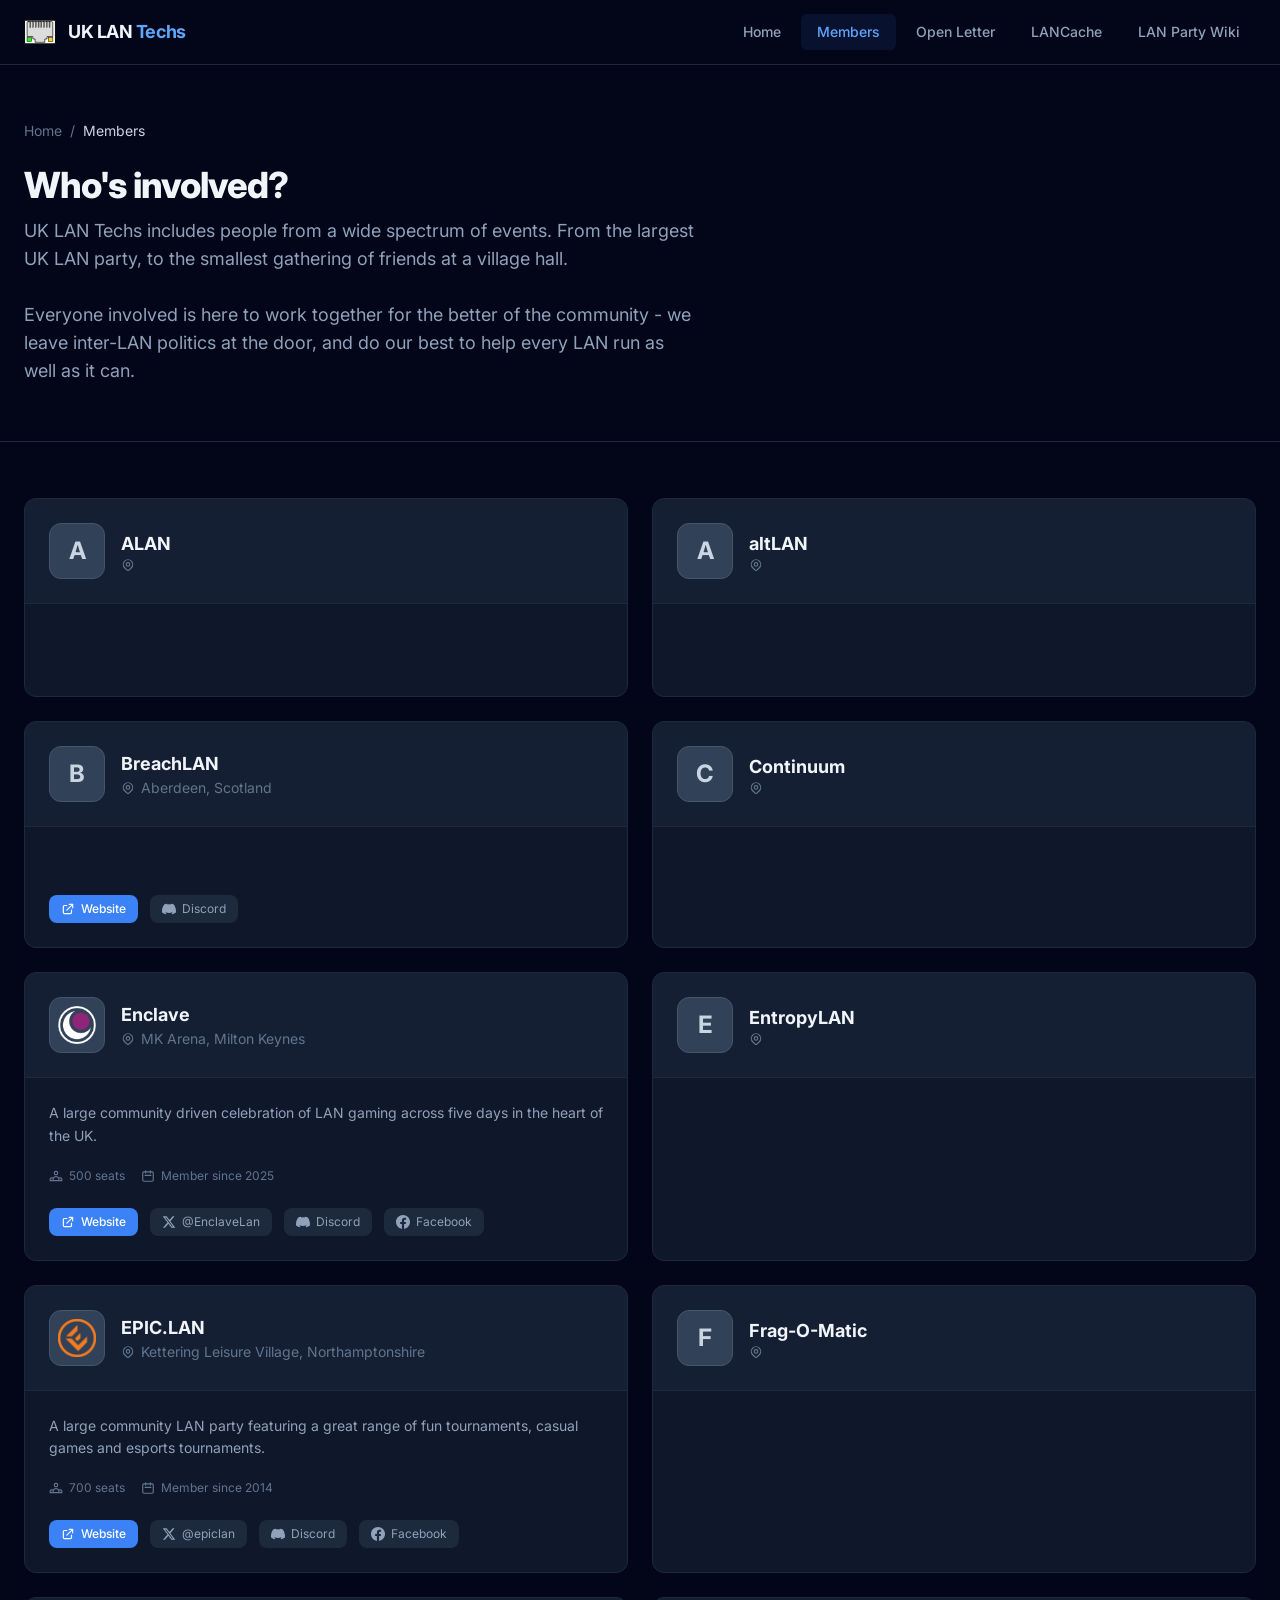
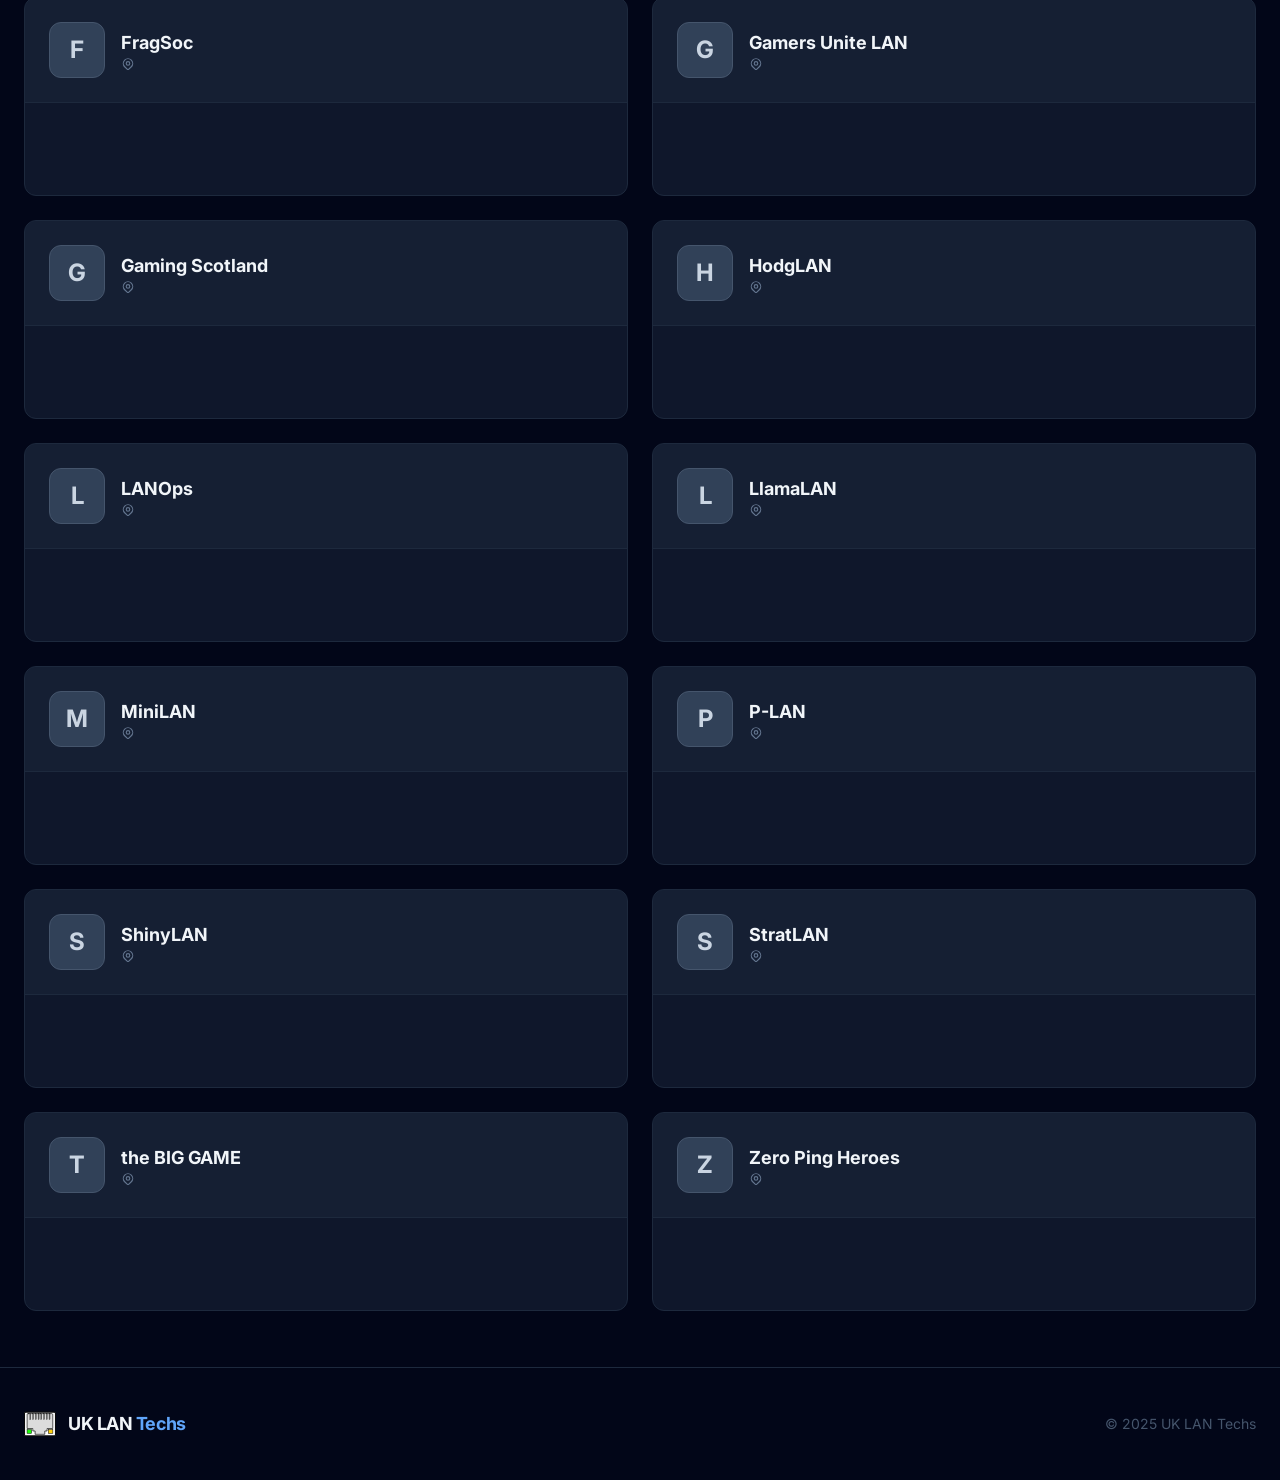
==== members/index.html @ 33c0eee0 "deploy: e4ca66ac8a3b75dc0138c155e6fdbd8dbeac08cb" ====
<!DOCTYPE html>
<html lang="en" class="scroll-smooth">

<head>
  <meta charset="UTF-8">
  <meta name="viewport" content="width=device-width, initial-scale=1.0">
  <meta name="description" content="Meet the UK LAN party events that make up the UK LAN Techs working group.">
  <link rel="preconnect" href="https://fonts.googleapis.com">
  <link rel="preconnect" href="https://fonts.gstatic.com" crossorigin>
  <link href="https://fonts.googleapis.com/css2?family=Inter:wght@300;400;500;600;700;800&display=swap" rel="stylesheet">
    <link rel="stylesheet" href="/assets/app.css">
  <script src="/assets/app.js" defer></script>
  <title>Members | UK LAN Techs</title>
</head>

<body class="min-h-screen flex flex-col ">
  <header class="bg-slate-950 border-b border-slate-800 sticky top-0 z-50" x-data>
  <nav class="container" aria-label="Main navigation">
    <div class="flex items-center justify-between h-16">

      
      <a href="/" class="flex items-center gap-3 group">
          <img src="/rj45.svg" alt="" class="w-8 h-8" aria-hidden="true">
        <span class="font-bold text-slate-100 text-lg tracking-tight">
          UK LAN <span class="text-brand-400">Techs</span>
        </span>
      </a>

      
      <div class="hidden md:flex items-center gap-1">
                  <a
            href="/"
                        class="px-4 py-2 rounded-md text-sm font-medium transition-colors
              text-slate-400 hover:text-slate-100 hover:bg-slate-800"
          >
            Home
          </a>
                  <a
            href="/members/"
                        class="px-4 py-2 rounded-md text-sm font-medium transition-colors
              text-brand-400 bg-brand-500/10"
          >
            Members
          </a>
                  <a
            href="/openletter/"
                        class="px-4 py-2 rounded-md text-sm font-medium transition-colors
              text-slate-400 hover:text-slate-100 hover:bg-slate-800"
          >
            Open Letter
          </a>
                  <a
            href="https://lancache.net/"
            target="_blank" rel="noopener noreferrer"            class="px-4 py-2 rounded-md text-sm font-medium transition-colors
              text-slate-400 hover:text-slate-100 hover:bg-slate-800"
          >
            LANCache
          </a>
                  <a
            href="https://lanpartywiki.net/"
            target="_blank" rel="noopener noreferrer"            class="px-4 py-2 rounded-md text-sm font-medium transition-colors
              text-slate-400 hover:text-slate-100 hover:bg-slate-800"
          >
            LAN Party Wiki
          </a>
              </div>

      
      <button
        class="md:hidden p-2 rounded-md text-slate-400 hover:text-slate-100 hover:bg-slate-800 transition-colors"
        @click="$store.nav.toggle()"
        aria-label="Toggle menu"
      >
        <svg class="w-5 h-5" fill="none" viewBox="0 0 24 24" stroke="currentColor" stroke-width="2">
          <path x-show="!$store.nav.isOpen" stroke-linecap="round" stroke-linejoin="round" d="M4 6h16M4 12h16M4 18h16" />
          <path x-show="$store.nav.isOpen" x-cloak stroke-linecap="round" stroke-linejoin="round" d="M6 18L18 6M6 6l12 12" />
        </svg>
      </button>
    </div>

    
    <div x-show="$store.nav.isOpen" x-cloak class="md:hidden border-t border-slate-800 py-3">
              <a
          href="/"
                    class="block px-3 py-2 rounded-md text-sm font-medium transition-colors mb-1
            text-slate-400 hover:text-slate-100 hover:bg-slate-800"
          @click="$store.nav.close()"
        >
          Home
        </a>
              <a
          href="/members/"
                    class="block px-3 py-2 rounded-md text-sm font-medium transition-colors mb-1
            text-brand-400 bg-brand-500/10"
          @click="$store.nav.close()"
        >
          Members
        </a>
              <a
          href="/openletter/"
                    class="block px-3 py-2 rounded-md text-sm font-medium transition-colors mb-1
            text-slate-400 hover:text-slate-100 hover:bg-slate-800"
          @click="$store.nav.close()"
        >
          Open Letter
        </a>
              <a
          href="https://lancache.net/"
          target="_blank" rel="noopener noreferrer"          class="block px-3 py-2 rounded-md text-sm font-medium transition-colors mb-1
            text-slate-400 hover:text-slate-100 hover:bg-slate-800"
          @click="$store.nav.close()"
        >
          LANCache
        </a>
              <a
          href="https://lanpartywiki.net/"
          target="_blank" rel="noopener noreferrer"          class="block px-3 py-2 rounded-md text-sm font-medium transition-colors mb-1
            text-slate-400 hover:text-slate-100 hover:bg-slate-800"
          @click="$store.nav.close()"
        >
          LAN Party Wiki
        </a>
          </div>
  </nav>
</header>
  <main class="flex-1">
    
  
  <section class="bg-slate-950 border-b border-slate-800 py-14">
    <div class="container">
      <nav class="flex items-center gap-2 text-sm text-slate-500 mb-6">
        <a href="/" class="hover:text-slate-300 transition-colors">Home</a>
        <span>/</span>
        <span class="text-slate-300">Members</span>
      </nav>
      <h1 class="text-4xl font-extrabold text-slate-100 tracking-tight mb-3">Who's involved?</h1>
      <p class="text-slate-400 text-lg max-w-2xl">
        UK LAN Techs includes people from a wide spectrum of events. From the largest UK LAN party, to the smallest gathering of friends at a village hall.
          <br/><br/>
        Everyone involved is here to work together for the better of the community - we leave inter-LAN politics at the door, and do our best to help every LAN run as well as it can.
      </p>
  </section>

  
  <section class="py-14">
    <div class="container">
              <div class="grid grid-cols-1 md:grid-cols-2 gap-6">
                      <div class="bg-slate-900 border border-slate-800 rounded-xl overflow-hidden">

              
              <div class="bg-slate-800/50 border-b border-slate-800 p-6 flex items-center gap-4">
                <div class="w-14 h-14 bg-slate-700 border border-slate-600 rounded-xl flex items-center justify-center flex-shrink-0 text-slate-300 font-bold text-2xl overflow-hidden">
                                      A
                                  </div>
                <div class="min-w-0">
                  <h2 class="font-bold text-slate-100 text-lg truncate">ALAN</h2>
                  <div class="flex items-center gap-1.5 text-sm text-slate-500">
                    <svg class="w-3.5 h-3.5 flex-shrink-0" fill="none" viewBox="0 0 24 24" stroke="currentColor" stroke-width="2">
                      <path stroke-linecap="round" stroke-linejoin="round" d="M17.657 16.657L13.414 20.9a1.998 1.998 0 01-2.827 0l-4.244-4.243a8 8 0 1111.314 0z" />
                      <path stroke-linecap="round" stroke-linejoin="round" d="M15 11a3 3 0 11-6 0 3 3 0 016 0z" />
                    </svg>
                    <span class="truncate"></span>
                  </div>
                </div>
              </div>

              
              <div class="p-6 space-y-5">
                <p class="text-sm text-slate-400 leading-relaxed"></p>

                
                <div class="flex items-center gap-4 text-xs text-slate-500">
                                                    </div>

                
                <div class="flex flex-wrap items-center gap-3 pt-1">
                                                                                        </div>
              </div>

            </div>
                      <div class="bg-slate-900 border border-slate-800 rounded-xl overflow-hidden">

              
              <div class="bg-slate-800/50 border-b border-slate-800 p-6 flex items-center gap-4">
                <div class="w-14 h-14 bg-slate-700 border border-slate-600 rounded-xl flex items-center justify-center flex-shrink-0 text-slate-300 font-bold text-2xl overflow-hidden">
                                      A
                                  </div>
                <div class="min-w-0">
                  <h2 class="font-bold text-slate-100 text-lg truncate">altLAN</h2>
                  <div class="flex items-center gap-1.5 text-sm text-slate-500">
                    <svg class="w-3.5 h-3.5 flex-shrink-0" fill="none" viewBox="0 0 24 24" stroke="currentColor" stroke-width="2">
                      <path stroke-linecap="round" stroke-linejoin="round" d="M17.657 16.657L13.414 20.9a1.998 1.998 0 01-2.827 0l-4.244-4.243a8 8 0 1111.314 0z" />
                      <path stroke-linecap="round" stroke-linejoin="round" d="M15 11a3 3 0 11-6 0 3 3 0 016 0z" />
                    </svg>
                    <span class="truncate"></span>
                  </div>
                </div>
              </div>

              
              <div class="p-6 space-y-5">
                <p class="text-sm text-slate-400 leading-relaxed"></p>

                
                <div class="flex items-center gap-4 text-xs text-slate-500">
                                                    </div>

                
                <div class="flex flex-wrap items-center gap-3 pt-1">
                                                                                        </div>
              </div>

            </div>
                      <div class="bg-slate-900 border border-slate-800 rounded-xl overflow-hidden">

              
              <div class="bg-slate-800/50 border-b border-slate-800 p-6 flex items-center gap-4">
                <div class="w-14 h-14 bg-slate-700 border border-slate-600 rounded-xl flex items-center justify-center flex-shrink-0 text-slate-300 font-bold text-2xl overflow-hidden">
                                      B
                                  </div>
                <div class="min-w-0">
                  <h2 class="font-bold text-slate-100 text-lg truncate">BreachLAN</h2>
                  <div class="flex items-center gap-1.5 text-sm text-slate-500">
                    <svg class="w-3.5 h-3.5 flex-shrink-0" fill="none" viewBox="0 0 24 24" stroke="currentColor" stroke-width="2">
                      <path stroke-linecap="round" stroke-linejoin="round" d="M17.657 16.657L13.414 20.9a1.998 1.998 0 01-2.827 0l-4.244-4.243a8 8 0 1111.314 0z" />
                      <path stroke-linecap="round" stroke-linejoin="round" d="M15 11a3 3 0 11-6 0 3 3 0 016 0z" />
                    </svg>
                    <span class="truncate">Aberdeen, Scotland</span>
                  </div>
                </div>
              </div>

              
              <div class="p-6 space-y-5">
                <p class="text-sm text-slate-400 leading-relaxed"></p>

                
                <div class="flex items-center gap-4 text-xs text-slate-500">
                                                    </div>

                
                <div class="flex flex-wrap items-center gap-3 pt-1">
                                      <a
                      href="https://www.breachlan.party/"
                      target="_blank"
                      rel="noopener noreferrer"
                      class="flex items-center gap-1.5 text-xs font-medium bg-brand-500 hover:bg-brand-600 text-white px-3 py-1.5 rounded-lg transition-colors"
                    >
                      <svg class="w-3.5 h-3.5" fill="none" viewBox="0 0 24 24" stroke="currentColor" stroke-width="2">
                        <path stroke-linecap="round" stroke-linejoin="round" d="M10 6H6a2 2 0 00-2 2v10a2 2 0 002 2h10a2 2 0 002-2v-4M14 4h6m0 0v6m0-6L10 14" />
                      </svg>
                      Website
                    </a>
                                                                          <a
                      href="https://discord.breachlan.party/"
                      target="_blank"
                      rel="noopener noreferrer"
                      class="flex items-center gap-1.5 text-xs text-slate-400 hover:text-slate-200 bg-slate-800 hover:bg-slate-700 px-3 py-1.5 rounded-lg transition-colors"
                    >
                      <svg class="w-3.5 h-3.5" fill="currentColor" viewBox="0 0 24 24">
                        <path d="M20.317 4.37a19.791 19.791 0 00-4.885-1.515.074.074 0 00-.079.037c-.21.375-.444.864-.608 1.25a18.27 18.27 0 00-5.487 0 12.64 12.64 0 00-.617-1.25.077.077 0 00-.079-.037A19.736 19.736 0 003.677 4.37a.07.07 0 00-.032.027C.533 9.046-.32 13.58.099 18.057a.082.082 0 00.031.057 19.9 19.9 0 005.993 3.03.078.078 0 00.084-.028c.462-.63.874-1.295 1.226-1.994a.076.076 0 00-.041-.106 13.107 13.107 0 01-1.872-.892.077.077 0 01-.008-.128 10.2 10.2 0 00.372-.292.074.074 0 01.077-.01c3.928 1.793 8.18 1.793 12.062 0a.074.074 0 01.078.01c.12.098.246.198.373.292a.077.077 0 01-.006.127 12.299 12.299 0 01-1.873.892.077.077 0 00-.041.107c.36.698.772 1.362 1.225 1.993a.076.076 0 00.084.028 19.839 19.839 0 006.002-3.03.077.077 0 00.032-.054c.5-5.177-.838-9.674-3.549-13.66a.061.061 0 00-.031-.03z"/>
                      </svg>
                      Discord
                    </a>
                                                    </div>
              </div>

            </div>
                      <div class="bg-slate-900 border border-slate-800 rounded-xl overflow-hidden">

              
              <div class="bg-slate-800/50 border-b border-slate-800 p-6 flex items-center gap-4">
                <div class="w-14 h-14 bg-slate-700 border border-slate-600 rounded-xl flex items-center justify-center flex-shrink-0 text-slate-300 font-bold text-2xl overflow-hidden">
                                      C
                                  </div>
                <div class="min-w-0">
                  <h2 class="font-bold text-slate-100 text-lg truncate">Continuum</h2>
                  <div class="flex items-center gap-1.5 text-sm text-slate-500">
                    <svg class="w-3.5 h-3.5 flex-shrink-0" fill="none" viewBox="0 0 24 24" stroke="currentColor" stroke-width="2">
                      <path stroke-linecap="round" stroke-linejoin="round" d="M17.657 16.657L13.414 20.9a1.998 1.998 0 01-2.827 0l-4.244-4.243a8 8 0 1111.314 0z" />
                      <path stroke-linecap="round" stroke-linejoin="round" d="M15 11a3 3 0 11-6 0 3 3 0 016 0z" />
                    </svg>
                    <span class="truncate"></span>
                  </div>
                </div>
              </div>

              
              <div class="p-6 space-y-5">
                <p class="text-sm text-slate-400 leading-relaxed"></p>

                
                <div class="flex items-center gap-4 text-xs text-slate-500">
                                                    </div>

                
                <div class="flex flex-wrap items-center gap-3 pt-1">
                                                                                        </div>
              </div>

            </div>
                      <div class="bg-slate-900 border border-slate-800 rounded-xl overflow-hidden">

              
              <div class="bg-slate-800/50 border-b border-slate-800 p-6 flex items-center gap-4">
                <div class="w-14 h-14 bg-slate-700 border border-slate-600 rounded-xl flex items-center justify-center flex-shrink-0 text-slate-300 font-bold text-2xl overflow-hidden">
                                      <img src="/enclavelan.png" alt="Enclave logo" class="w-full h-full object-contain p-2">
                                  </div>
                <div class="min-w-0">
                  <h2 class="font-bold text-slate-100 text-lg truncate">Enclave</h2>
                  <div class="flex items-center gap-1.5 text-sm text-slate-500">
                    <svg class="w-3.5 h-3.5 flex-shrink-0" fill="none" viewBox="0 0 24 24" stroke="currentColor" stroke-width="2">
                      <path stroke-linecap="round" stroke-linejoin="round" d="M17.657 16.657L13.414 20.9a1.998 1.998 0 01-2.827 0l-4.244-4.243a8 8 0 1111.314 0z" />
                      <path stroke-linecap="round" stroke-linejoin="round" d="M15 11a3 3 0 11-6 0 3 3 0 016 0z" />
                    </svg>
                    <span class="truncate">MK Arena, Milton Keynes</span>
                  </div>
                </div>
              </div>

              
              <div class="p-6 space-y-5">
                <p class="text-sm text-slate-400 leading-relaxed">A large community driven celebration of LAN gaming across five days in the heart of the UK.</p>

                
                <div class="flex items-center gap-4 text-xs text-slate-500">
                                      <span class="flex items-center gap-1.5">
                      <svg class="w-3.5 h-3.5" fill="none" viewBox="0 0 24 24" stroke="currentColor" stroke-width="2">
                        <path stroke-linecap="round" stroke-linejoin="round" d="M17 20h5v-2a3 3 0 00-5.356-1.857M17 20H7m10 0v-2c0-.656-.126-1.283-.356-1.857M7 20H2v-2a3 3 0 015.356-1.857M7 20v-2c0-.656.126-1.283.356-1.857m0 0a5.002 5.002 0 019.288 0M15 7a3 3 0 11-6 0 3 3 0 016 0z" />
                      </svg>
                      500 seats
                    </span>
                                                        <span class="flex items-center gap-1.5">
                      <svg class="w-3.5 h-3.5" fill="none" viewBox="0 0 24 24" stroke="currentColor" stroke-width="2">
                        <path stroke-linecap="round" stroke-linejoin="round" d="M8 7V3m8 4V3m-9 8h10M5 21h14a2 2 0 002-2V7a2 2 0 00-2-2H5a2 2 0 00-2 2v12a2 2 0 002 2z" />
                      </svg>
                      Member since 2025
                    </span>
                                  </div>

                
                <div class="flex flex-wrap items-center gap-3 pt-1">
                                      <a
                      href="https://www.enclavelan.com/"
                      target="_blank"
                      rel="noopener noreferrer"
                      class="flex items-center gap-1.5 text-xs font-medium bg-brand-500 hover:bg-brand-600 text-white px-3 py-1.5 rounded-lg transition-colors"
                    >
                      <svg class="w-3.5 h-3.5" fill="none" viewBox="0 0 24 24" stroke="currentColor" stroke-width="2">
                        <path stroke-linecap="round" stroke-linejoin="round" d="M10 6H6a2 2 0 00-2 2v10a2 2 0 002 2h10a2 2 0 002-2v-4M14 4h6m0 0v6m0-6L10 14" />
                      </svg>
                      Website
                    </a>
                                                        <a
                      href="https://twitter.com/EnclaveLan"
                      target="_blank"
                      rel="noopener noreferrer"
                      class="flex items-center gap-1.5 text-xs text-slate-400 hover:text-slate-200 bg-slate-800 hover:bg-slate-700 px-3 py-1.5 rounded-lg transition-colors"
                    >
                      <svg class="w-3.5 h-3.5" fill="currentColor" viewBox="0 0 24 24">
                        <path d="M18.244 2.25h3.308l-7.227 8.26 8.502 11.24H16.17l-5.214-6.817L4.99 21.75H1.68l7.73-8.835L1.254 2.25H8.08l4.713 6.231zm-1.161 17.52h1.833L7.084 4.126H5.117z"/>
                      </svg>
                      @EnclaveLan
                    </a>
                                                        <a
                      href="https://discord.gg/ekWqVjjKWD"
                      target="_blank"
                      rel="noopener noreferrer"
                      class="flex items-center gap-1.5 text-xs text-slate-400 hover:text-slate-200 bg-slate-800 hover:bg-slate-700 px-3 py-1.5 rounded-lg transition-colors"
                    >
                      <svg class="w-3.5 h-3.5" fill="currentColor" viewBox="0 0 24 24">
                        <path d="M20.317 4.37a19.791 19.791 0 00-4.885-1.515.074.074 0 00-.079.037c-.21.375-.444.864-.608 1.25a18.27 18.27 0 00-5.487 0 12.64 12.64 0 00-.617-1.25.077.077 0 00-.079-.037A19.736 19.736 0 003.677 4.37a.07.07 0 00-.032.027C.533 9.046-.32 13.58.099 18.057a.082.082 0 00.031.057 19.9 19.9 0 005.993 3.03.078.078 0 00.084-.028c.462-.63.874-1.295 1.226-1.994a.076.076 0 00-.041-.106 13.107 13.107 0 01-1.872-.892.077.077 0 01-.008-.128 10.2 10.2 0 00.372-.292.074.074 0 01.077-.01c3.928 1.793 8.18 1.793 12.062 0a.074.074 0 01.078.01c.12.098.246.198.373.292a.077.077 0 01-.006.127 12.299 12.299 0 01-1.873.892.077.077 0 00-.041.107c.36.698.772 1.362 1.225 1.993a.076.076 0 00.084.028 19.839 19.839 0 006.002-3.03.077.077 0 00.032-.054c.5-5.177-.838-9.674-3.549-13.66a.061.061 0 00-.031-.03z"/>
                      </svg>
                      Discord
                    </a>
                                                        <a
                      href="https://facebook.com/EnclaveLAN"
                      target="_blank"
                      rel="noopener noreferrer"
                      class="flex items-center gap-1.5 text-xs text-slate-400 hover:text-slate-200 bg-slate-800 hover:bg-slate-700 px-3 py-1.5 rounded-lg transition-colors"
                    >
                      <svg class="w-3.5 h-3.5" fill="currentColor" viewBox="0 0 24 24">
                        <path d="M24 12.073c0-6.627-5.373-12-12-12s-12 5.373-12 12c0 5.99 4.388 10.954 10.125 11.854v-8.385H7.078v-3.47h3.047V9.43c0-3.007 1.792-4.669 4.533-4.669 1.312 0 2.686.235 2.686.235v2.953H15.83c-1.491 0-1.956.925-1.956 1.874v2.25h3.328l-.532 3.47h-2.796v8.385C19.612 23.027 24 18.062 24 12.073z"/>
                      </svg>
                      Facebook
                    </a>
                                  </div>
              </div>

            </div>
                      <div class="bg-slate-900 border border-slate-800 rounded-xl overflow-hidden">

              
              <div class="bg-slate-800/50 border-b border-slate-800 p-6 flex items-center gap-4">
                <div class="w-14 h-14 bg-slate-700 border border-slate-600 rounded-xl flex items-center justify-center flex-shrink-0 text-slate-300 font-bold text-2xl overflow-hidden">
                                      E
                                  </div>
                <div class="min-w-0">
                  <h2 class="font-bold text-slate-100 text-lg truncate">EntropyLAN</h2>
                  <div class="flex items-center gap-1.5 text-sm text-slate-500">
                    <svg class="w-3.5 h-3.5 flex-shrink-0" fill="none" viewBox="0 0 24 24" stroke="currentColor" stroke-width="2">
                      <path stroke-linecap="round" stroke-linejoin="round" d="M17.657 16.657L13.414 20.9a1.998 1.998 0 01-2.827 0l-4.244-4.243a8 8 0 1111.314 0z" />
                      <path stroke-linecap="round" stroke-linejoin="round" d="M15 11a3 3 0 11-6 0 3 3 0 016 0z" />
                    </svg>
                    <span class="truncate"></span>
                  </div>
                </div>
              </div>

              
              <div class="p-6 space-y-5">
                <p class="text-sm text-slate-400 leading-relaxed"></p>

                
                <div class="flex items-center gap-4 text-xs text-slate-500">
                                                    </div>

                
                <div class="flex flex-wrap items-center gap-3 pt-1">
                                                                                        </div>
              </div>

            </div>
                      <div class="bg-slate-900 border border-slate-800 rounded-xl overflow-hidden">

              
              <div class="bg-slate-800/50 border-b border-slate-800 p-6 flex items-center gap-4">
                <div class="w-14 h-14 bg-slate-700 border border-slate-600 rounded-xl flex items-center justify-center flex-shrink-0 text-slate-300 font-bold text-2xl overflow-hidden">
                                      <img src="/epiclan.png" alt="EPIC.LAN logo" class="w-full h-full object-contain p-2">
                                  </div>
                <div class="min-w-0">
                  <h2 class="font-bold text-slate-100 text-lg truncate">EPIC.LAN</h2>
                  <div class="flex items-center gap-1.5 text-sm text-slate-500">
                    <svg class="w-3.5 h-3.5 flex-shrink-0" fill="none" viewBox="0 0 24 24" stroke="currentColor" stroke-width="2">
                      <path stroke-linecap="round" stroke-linejoin="round" d="M17.657 16.657L13.414 20.9a1.998 1.998 0 01-2.827 0l-4.244-4.243a8 8 0 1111.314 0z" />
                      <path stroke-linecap="round" stroke-linejoin="round" d="M15 11a3 3 0 11-6 0 3 3 0 016 0z" />
                    </svg>
                    <span class="truncate">Kettering Leisure Village, Northamptonshire</span>
                  </div>
                </div>
              </div>

              
              <div class="p-6 space-y-5">
                <p class="text-sm text-slate-400 leading-relaxed">A large community LAN party featuring a great range of fun tournaments, casual games and esports tournaments.</p>

                
                <div class="flex items-center gap-4 text-xs text-slate-500">
                                      <span class="flex items-center gap-1.5">
                      <svg class="w-3.5 h-3.5" fill="none" viewBox="0 0 24 24" stroke="currentColor" stroke-width="2">
                        <path stroke-linecap="round" stroke-linejoin="round" d="M17 20h5v-2a3 3 0 00-5.356-1.857M17 20H7m10 0v-2c0-.656-.126-1.283-.356-1.857M7 20H2v-2a3 3 0 015.356-1.857M7 20v-2c0-.656.126-1.283.356-1.857m0 0a5.002 5.002 0 019.288 0M15 7a3 3 0 11-6 0 3 3 0 016 0z" />
                      </svg>
                      700 seats
                    </span>
                                                        <span class="flex items-center gap-1.5">
                      <svg class="w-3.5 h-3.5" fill="none" viewBox="0 0 24 24" stroke="currentColor" stroke-width="2">
                        <path stroke-linecap="round" stroke-linejoin="round" d="M8 7V3m8 4V3m-9 8h10M5 21h14a2 2 0 002-2V7a2 2 0 00-2-2H5a2 2 0 00-2 2v12a2 2 0 002 2z" />
                      </svg>
                      Member since 2014
                    </span>
                                  </div>

                
                <div class="flex flex-wrap items-center gap-3 pt-1">
                                      <a
                      href="https://epiclan.co.uk"
                      target="_blank"
                      rel="noopener noreferrer"
                      class="flex items-center gap-1.5 text-xs font-medium bg-brand-500 hover:bg-brand-600 text-white px-3 py-1.5 rounded-lg transition-colors"
                    >
                      <svg class="w-3.5 h-3.5" fill="none" viewBox="0 0 24 24" stroke="currentColor" stroke-width="2">
                        <path stroke-linecap="round" stroke-linejoin="round" d="M10 6H6a2 2 0 00-2 2v10a2 2 0 002 2h10a2 2 0 002-2v-4M14 4h6m0 0v6m0-6L10 14" />
                      </svg>
                      Website
                    </a>
                                                        <a
                      href="https://twitter.com/epiclan"
                      target="_blank"
                      rel="noopener noreferrer"
                      class="flex items-center gap-1.5 text-xs text-slate-400 hover:text-slate-200 bg-slate-800 hover:bg-slate-700 px-3 py-1.5 rounded-lg transition-colors"
                    >
                      <svg class="w-3.5 h-3.5" fill="currentColor" viewBox="0 0 24 24">
                        <path d="M18.244 2.25h3.308l-7.227 8.26 8.502 11.24H16.17l-5.214-6.817L4.99 21.75H1.68l7.73-8.835L1.254 2.25H8.08l4.713 6.231zm-1.161 17.52h1.833L7.084 4.126H5.117z"/>
                      </svg>
                      @epiclan
                    </a>
                                                        <a
                      href="https://discord.gg/epiclan"
                      target="_blank"
                      rel="noopener noreferrer"
                      class="flex items-center gap-1.5 text-xs text-slate-400 hover:text-slate-200 bg-slate-800 hover:bg-slate-700 px-3 py-1.5 rounded-lg transition-colors"
                    >
                      <svg class="w-3.5 h-3.5" fill="currentColor" viewBox="0 0 24 24">
                        <path d="M20.317 4.37a19.791 19.791 0 00-4.885-1.515.074.074 0 00-.079.037c-.21.375-.444.864-.608 1.25a18.27 18.27 0 00-5.487 0 12.64 12.64 0 00-.617-1.25.077.077 0 00-.079-.037A19.736 19.736 0 003.677 4.37a.07.07 0 00-.032.027C.533 9.046-.32 13.58.099 18.057a.082.082 0 00.031.057 19.9 19.9 0 005.993 3.03.078.078 0 00.084-.028c.462-.63.874-1.295 1.226-1.994a.076.076 0 00-.041-.106 13.107 13.107 0 01-1.872-.892.077.077 0 01-.008-.128 10.2 10.2 0 00.372-.292.074.074 0 01.077-.01c3.928 1.793 8.18 1.793 12.062 0a.074.074 0 01.078.01c.12.098.246.198.373.292a.077.077 0 01-.006.127 12.299 12.299 0 01-1.873.892.077.077 0 00-.041.107c.36.698.772 1.362 1.225 1.993a.076.076 0 00.084.028 19.839 19.839 0 006.002-3.03.077.077 0 00.032-.054c.5-5.177-.838-9.674-3.549-13.66a.061.061 0 00-.031-.03z"/>
                      </svg>
                      Discord
                    </a>
                                                        <a
                      href="https://facebook.com/epiclan"
                      target="_blank"
                      rel="noopener noreferrer"
                      class="flex items-center gap-1.5 text-xs text-slate-400 hover:text-slate-200 bg-slate-800 hover:bg-slate-700 px-3 py-1.5 rounded-lg transition-colors"
                    >
                      <svg class="w-3.5 h-3.5" fill="currentColor" viewBox="0 0 24 24">
                        <path d="M24 12.073c0-6.627-5.373-12-12-12s-12 5.373-12 12c0 5.99 4.388 10.954 10.125 11.854v-8.385H7.078v-3.47h3.047V9.43c0-3.007 1.792-4.669 4.533-4.669 1.312 0 2.686.235 2.686.235v2.953H15.83c-1.491 0-1.956.925-1.956 1.874v2.25h3.328l-.532 3.47h-2.796v8.385C19.612 23.027 24 18.062 24 12.073z"/>
                      </svg>
                      Facebook
                    </a>
                                  </div>
              </div>

            </div>
                      <div class="bg-slate-900 border border-slate-800 rounded-xl overflow-hidden">

              
              <div class="bg-slate-800/50 border-b border-slate-800 p-6 flex items-center gap-4">
                <div class="w-14 h-14 bg-slate-700 border border-slate-600 rounded-xl flex items-center justify-center flex-shrink-0 text-slate-300 font-bold text-2xl overflow-hidden">
                                      F
                                  </div>
                <div class="min-w-0">
                  <h2 class="font-bold text-slate-100 text-lg truncate">Frag-O-Matic</h2>
                  <div class="flex items-center gap-1.5 text-sm text-slate-500">
                    <svg class="w-3.5 h-3.5 flex-shrink-0" fill="none" viewBox="0 0 24 24" stroke="currentColor" stroke-width="2">
                      <path stroke-linecap="round" stroke-linejoin="round" d="M17.657 16.657L13.414 20.9a1.998 1.998 0 01-2.827 0l-4.244-4.243a8 8 0 1111.314 0z" />
                      <path stroke-linecap="round" stroke-linejoin="round" d="M15 11a3 3 0 11-6 0 3 3 0 016 0z" />
                    </svg>
                    <span class="truncate"></span>
                  </div>
                </div>
              </div>

              
              <div class="p-6 space-y-5">
                <p class="text-sm text-slate-400 leading-relaxed"></p>

                
                <div class="flex items-center gap-4 text-xs text-slate-500">
                                                    </div>

                
                <div class="flex flex-wrap items-center gap-3 pt-1">
                                                                                        </div>
              </div>

            </div>
                      <div class="bg-slate-900 border border-slate-800 rounded-xl overflow-hidden">

              
              <div class="bg-slate-800/50 border-b border-slate-800 p-6 flex items-center gap-4">
                <div class="w-14 h-14 bg-slate-700 border border-slate-600 rounded-xl flex items-center justify-center flex-shrink-0 text-slate-300 font-bold text-2xl overflow-hidden">
                                      F
                                  </div>
                <div class="min-w-0">
                  <h2 class="font-bold text-slate-100 text-lg truncate">FragSoc</h2>
                  <div class="flex items-center gap-1.5 text-sm text-slate-500">
                    <svg class="w-3.5 h-3.5 flex-shrink-0" fill="none" viewBox="0 0 24 24" stroke="currentColor" stroke-width="2">
                      <path stroke-linecap="round" stroke-linejoin="round" d="M17.657 16.657L13.414 20.9a1.998 1.998 0 01-2.827 0l-4.244-4.243a8 8 0 1111.314 0z" />
                      <path stroke-linecap="round" stroke-linejoin="round" d="M15 11a3 3 0 11-6 0 3 3 0 016 0z" />
                    </svg>
                    <span class="truncate"></span>
                  </div>
                </div>
              </div>

              
              <div class="p-6 space-y-5">
                <p class="text-sm text-slate-400 leading-relaxed"></p>

                
                <div class="flex items-center gap-4 text-xs text-slate-500">
                                                    </div>

                
                <div class="flex flex-wrap items-center gap-3 pt-1">
                                                                                        </div>
              </div>

            </div>
                      <div class="bg-slate-900 border border-slate-800 rounded-xl overflow-hidden">

              
              <div class="bg-slate-800/50 border-b border-slate-800 p-6 flex items-center gap-4">
                <div class="w-14 h-14 bg-slate-700 border border-slate-600 rounded-xl flex items-center justify-center flex-shrink-0 text-slate-300 font-bold text-2xl overflow-hidden">
                                      G
                                  </div>
                <div class="min-w-0">
                  <h2 class="font-bold text-slate-100 text-lg truncate">Gamers Unite LAN</h2>
                  <div class="flex items-center gap-1.5 text-sm text-slate-500">
                    <svg class="w-3.5 h-3.5 flex-shrink-0" fill="none" viewBox="0 0 24 24" stroke="currentColor" stroke-width="2">
                      <path stroke-linecap="round" stroke-linejoin="round" d="M17.657 16.657L13.414 20.9a1.998 1.998 0 01-2.827 0l-4.244-4.243a8 8 0 1111.314 0z" />
                      <path stroke-linecap="round" stroke-linejoin="round" d="M15 11a3 3 0 11-6 0 3 3 0 016 0z" />
                    </svg>
                    <span class="truncate"></span>
                  </div>
                </div>
              </div>

              
              <div class="p-6 space-y-5">
                <p class="text-sm text-slate-400 leading-relaxed"></p>

                
                <div class="flex items-center gap-4 text-xs text-slate-500">
                                                    </div>

                
                <div class="flex flex-wrap items-center gap-3 pt-1">
                                                                                        </div>
              </div>

            </div>
                      <div class="bg-slate-900 border border-slate-800 rounded-xl overflow-hidden">

              
              <div class="bg-slate-800/50 border-b border-slate-800 p-6 flex items-center gap-4">
                <div class="w-14 h-14 bg-slate-700 border border-slate-600 rounded-xl flex items-center justify-center flex-shrink-0 text-slate-300 font-bold text-2xl overflow-hidden">
                                      G
                                  </div>
                <div class="min-w-0">
                  <h2 class="font-bold text-slate-100 text-lg truncate">Gaming Scotland</h2>
                  <div class="flex items-center gap-1.5 text-sm text-slate-500">
                    <svg class="w-3.5 h-3.5 flex-shrink-0" fill="none" viewBox="0 0 24 24" stroke="currentColor" stroke-width="2">
                      <path stroke-linecap="round" stroke-linejoin="round" d="M17.657 16.657L13.414 20.9a1.998 1.998 0 01-2.827 0l-4.244-4.243a8 8 0 1111.314 0z" />
                      <path stroke-linecap="round" stroke-linejoin="round" d="M15 11a3 3 0 11-6 0 3 3 0 016 0z" />
                    </svg>
                    <span class="truncate"></span>
                  </div>
                </div>
              </div>

              
              <div class="p-6 space-y-5">
                <p class="text-sm text-slate-400 leading-relaxed"></p>

                
                <div class="flex items-center gap-4 text-xs text-slate-500">
                                                    </div>

                
                <div class="flex flex-wrap items-center gap-3 pt-1">
                                                                                        </div>
              </div>

            </div>
                      <div class="bg-slate-900 border border-slate-800 rounded-xl overflow-hidden">

              
              <div class="bg-slate-800/50 border-b border-slate-800 p-6 flex items-center gap-4">
                <div class="w-14 h-14 bg-slate-700 border border-slate-600 rounded-xl flex items-center justify-center flex-shrink-0 text-slate-300 font-bold text-2xl overflow-hidden">
                                      H
                                  </div>
                <div class="min-w-0">
                  <h2 class="font-bold text-slate-100 text-lg truncate">HodgLAN</h2>
                  <div class="flex items-center gap-1.5 text-sm text-slate-500">
                    <svg class="w-3.5 h-3.5 flex-shrink-0" fill="none" viewBox="0 0 24 24" stroke="currentColor" stroke-width="2">
                      <path stroke-linecap="round" stroke-linejoin="round" d="M17.657 16.657L13.414 20.9a1.998 1.998 0 01-2.827 0l-4.244-4.243a8 8 0 1111.314 0z" />
                      <path stroke-linecap="round" stroke-linejoin="round" d="M15 11a3 3 0 11-6 0 3 3 0 016 0z" />
                    </svg>
                    <span class="truncate"></span>
                  </div>
                </div>
              </div>

              
              <div class="p-6 space-y-5">
                <p class="text-sm text-slate-400 leading-relaxed"></p>

                
                <div class="flex items-center gap-4 text-xs text-slate-500">
                                                    </div>

                
                <div class="flex flex-wrap items-center gap-3 pt-1">
                                                                                        </div>
              </div>

            </div>
                      <div class="bg-slate-900 border border-slate-800 rounded-xl overflow-hidden">

              
              <div class="bg-slate-800/50 border-b border-slate-800 p-6 flex items-center gap-4">
                <div class="w-14 h-14 bg-slate-700 border border-slate-600 rounded-xl flex items-center justify-center flex-shrink-0 text-slate-300 font-bold text-2xl overflow-hidden">
                                      L
                                  </div>
                <div class="min-w-0">
                  <h2 class="font-bold text-slate-100 text-lg truncate">LANOps</h2>
                  <div class="flex items-center gap-1.5 text-sm text-slate-500">
                    <svg class="w-3.5 h-3.5 flex-shrink-0" fill="none" viewBox="0 0 24 24" stroke="currentColor" stroke-width="2">
                      <path stroke-linecap="round" stroke-linejoin="round" d="M17.657 16.657L13.414 20.9a1.998 1.998 0 01-2.827 0l-4.244-4.243a8 8 0 1111.314 0z" />
                      <path stroke-linecap="round" stroke-linejoin="round" d="M15 11a3 3 0 11-6 0 3 3 0 016 0z" />
                    </svg>
                    <span class="truncate"></span>
                  </div>
                </div>
              </div>

              
              <div class="p-6 space-y-5">
                <p class="text-sm text-slate-400 leading-relaxed"></p>

                
                <div class="flex items-center gap-4 text-xs text-slate-500">
                                                    </div>

                
                <div class="flex flex-wrap items-center gap-3 pt-1">
                                                                                        </div>
              </div>

            </div>
                      <div class="bg-slate-900 border border-slate-800 rounded-xl overflow-hidden">

              
              <div class="bg-slate-800/50 border-b border-slate-800 p-6 flex items-center gap-4">
                <div class="w-14 h-14 bg-slate-700 border border-slate-600 rounded-xl flex items-center justify-center flex-shrink-0 text-slate-300 font-bold text-2xl overflow-hidden">
                                      L
                                  </div>
                <div class="min-w-0">
                  <h2 class="font-bold text-slate-100 text-lg truncate">LlamaLAN</h2>
                  <div class="flex items-center gap-1.5 text-sm text-slate-500">
                    <svg class="w-3.5 h-3.5 flex-shrink-0" fill="none" viewBox="0 0 24 24" stroke="currentColor" stroke-width="2">
                      <path stroke-linecap="round" stroke-linejoin="round" d="M17.657 16.657L13.414 20.9a1.998 1.998 0 01-2.827 0l-4.244-4.243a8 8 0 1111.314 0z" />
                      <path stroke-linecap="round" stroke-linejoin="round" d="M15 11a3 3 0 11-6 0 3 3 0 016 0z" />
                    </svg>
                    <span class="truncate"></span>
                  </div>
                </div>
              </div>

              
              <div class="p-6 space-y-5">
                <p class="text-sm text-slate-400 leading-relaxed"></p>

                
                <div class="flex items-center gap-4 text-xs text-slate-500">
                                                    </div>

                
                <div class="flex flex-wrap items-center gap-3 pt-1">
                                                                                        </div>
              </div>

            </div>
                      <div class="bg-slate-900 border border-slate-800 rounded-xl overflow-hidden">

              
              <div class="bg-slate-800/50 border-b border-slate-800 p-6 flex items-center gap-4">
                <div class="w-14 h-14 bg-slate-700 border border-slate-600 rounded-xl flex items-center justify-center flex-shrink-0 text-slate-300 font-bold text-2xl overflow-hidden">
                                      M
                                  </div>
                <div class="min-w-0">
                  <h2 class="font-bold text-slate-100 text-lg truncate">MiniLAN</h2>
                  <div class="flex items-center gap-1.5 text-sm text-slate-500">
                    <svg class="w-3.5 h-3.5 flex-shrink-0" fill="none" viewBox="0 0 24 24" stroke="currentColor" stroke-width="2">
                      <path stroke-linecap="round" stroke-linejoin="round" d="M17.657 16.657L13.414 20.9a1.998 1.998 0 01-2.827 0l-4.244-4.243a8 8 0 1111.314 0z" />
                      <path stroke-linecap="round" stroke-linejoin="round" d="M15 11a3 3 0 11-6 0 3 3 0 016 0z" />
                    </svg>
                    <span class="truncate"></span>
                  </div>
                </div>
              </div>

              
              <div class="p-6 space-y-5">
                <p class="text-sm text-slate-400 leading-relaxed"></p>

                
                <div class="flex items-center gap-4 text-xs text-slate-500">
                                                    </div>

                
                <div class="flex flex-wrap items-center gap-3 pt-1">
                                                                                        </div>
              </div>

            </div>
                      <div class="bg-slate-900 border border-slate-800 rounded-xl overflow-hidden">

              
              <div class="bg-slate-800/50 border-b border-slate-800 p-6 flex items-center gap-4">
                <div class="w-14 h-14 bg-slate-700 border border-slate-600 rounded-xl flex items-center justify-center flex-shrink-0 text-slate-300 font-bold text-2xl overflow-hidden">
                                      P
                                  </div>
                <div class="min-w-0">
                  <h2 class="font-bold text-slate-100 text-lg truncate">P-LAN</h2>
                  <div class="flex items-center gap-1.5 text-sm text-slate-500">
                    <svg class="w-3.5 h-3.5 flex-shrink-0" fill="none" viewBox="0 0 24 24" stroke="currentColor" stroke-width="2">
                      <path stroke-linecap="round" stroke-linejoin="round" d="M17.657 16.657L13.414 20.9a1.998 1.998 0 01-2.827 0l-4.244-4.243a8 8 0 1111.314 0z" />
                      <path stroke-linecap="round" stroke-linejoin="round" d="M15 11a3 3 0 11-6 0 3 3 0 016 0z" />
                    </svg>
                    <span class="truncate"></span>
                  </div>
                </div>
              </div>

              
              <div class="p-6 space-y-5">
                <p class="text-sm text-slate-400 leading-relaxed"></p>

                
                <div class="flex items-center gap-4 text-xs text-slate-500">
                                                    </div>

                
                <div class="flex flex-wrap items-center gap-3 pt-1">
                                                                                        </div>
              </div>

            </div>
                      <div class="bg-slate-900 border border-slate-800 rounded-xl overflow-hidden">

              
              <div class="bg-slate-800/50 border-b border-slate-800 p-6 flex items-center gap-4">
                <div class="w-14 h-14 bg-slate-700 border border-slate-600 rounded-xl flex items-center justify-center flex-shrink-0 text-slate-300 font-bold text-2xl overflow-hidden">
                                      S
                                  </div>
                <div class="min-w-0">
                  <h2 class="font-bold text-slate-100 text-lg truncate">ShinyLAN</h2>
                  <div class="flex items-center gap-1.5 text-sm text-slate-500">
                    <svg class="w-3.5 h-3.5 flex-shrink-0" fill="none" viewBox="0 0 24 24" stroke="currentColor" stroke-width="2">
                      <path stroke-linecap="round" stroke-linejoin="round" d="M17.657 16.657L13.414 20.9a1.998 1.998 0 01-2.827 0l-4.244-4.243a8 8 0 1111.314 0z" />
                      <path stroke-linecap="round" stroke-linejoin="round" d="M15 11a3 3 0 11-6 0 3 3 0 016 0z" />
                    </svg>
                    <span class="truncate"></span>
                  </div>
                </div>
              </div>

              
              <div class="p-6 space-y-5">
                <p class="text-sm text-slate-400 leading-relaxed"></p>

                
                <div class="flex items-center gap-4 text-xs text-slate-500">
                                                    </div>

                
                <div class="flex flex-wrap items-center gap-3 pt-1">
                                                                                        </div>
              </div>

            </div>
                      <div class="bg-slate-900 border border-slate-800 rounded-xl overflow-hidden">

              
              <div class="bg-slate-800/50 border-b border-slate-800 p-6 flex items-center gap-4">
                <div class="w-14 h-14 bg-slate-700 border border-slate-600 rounded-xl flex items-center justify-center flex-shrink-0 text-slate-300 font-bold text-2xl overflow-hidden">
                                      S
                                  </div>
                <div class="min-w-0">
                  <h2 class="font-bold text-slate-100 text-lg truncate">StratLAN</h2>
                  <div class="flex items-center gap-1.5 text-sm text-slate-500">
                    <svg class="w-3.5 h-3.5 flex-shrink-0" fill="none" viewBox="0 0 24 24" stroke="currentColor" stroke-width="2">
                      <path stroke-linecap="round" stroke-linejoin="round" d="M17.657 16.657L13.414 20.9a1.998 1.998 0 01-2.827 0l-4.244-4.243a8 8 0 1111.314 0z" />
                      <path stroke-linecap="round" stroke-linejoin="round" d="M15 11a3 3 0 11-6 0 3 3 0 016 0z" />
                    </svg>
                    <span class="truncate"></span>
                  </div>
                </div>
              </div>

              
              <div class="p-6 space-y-5">
                <p class="text-sm text-slate-400 leading-relaxed"></p>

                
                <div class="flex items-center gap-4 text-xs text-slate-500">
                                                    </div>

                
                <div class="flex flex-wrap items-center gap-3 pt-1">
                                                                                        </div>
              </div>

            </div>
                      <div class="bg-slate-900 border border-slate-800 rounded-xl overflow-hidden">

              
              <div class="bg-slate-800/50 border-b border-slate-800 p-6 flex items-center gap-4">
                <div class="w-14 h-14 bg-slate-700 border border-slate-600 rounded-xl flex items-center justify-center flex-shrink-0 text-slate-300 font-bold text-2xl overflow-hidden">
                                      T
                                  </div>
                <div class="min-w-0">
                  <h2 class="font-bold text-slate-100 text-lg truncate">the BIG GAME</h2>
                  <div class="flex items-center gap-1.5 text-sm text-slate-500">
                    <svg class="w-3.5 h-3.5 flex-shrink-0" fill="none" viewBox="0 0 24 24" stroke="currentColor" stroke-width="2">
                      <path stroke-linecap="round" stroke-linejoin="round" d="M17.657 16.657L13.414 20.9a1.998 1.998 0 01-2.827 0l-4.244-4.243a8 8 0 1111.314 0z" />
                      <path stroke-linecap="round" stroke-linejoin="round" d="M15 11a3 3 0 11-6 0 3 3 0 016 0z" />
                    </svg>
                    <span class="truncate"></span>
                  </div>
                </div>
              </div>

              
              <div class="p-6 space-y-5">
                <p class="text-sm text-slate-400 leading-relaxed"></p>

                
                <div class="flex items-center gap-4 text-xs text-slate-500">
                                                    </div>

                
                <div class="flex flex-wrap items-center gap-3 pt-1">
                                                                                        </div>
              </div>

            </div>
                      <div class="bg-slate-900 border border-slate-800 rounded-xl overflow-hidden">

              
              <div class="bg-slate-800/50 border-b border-slate-800 p-6 flex items-center gap-4">
                <div class="w-14 h-14 bg-slate-700 border border-slate-600 rounded-xl flex items-center justify-center flex-shrink-0 text-slate-300 font-bold text-2xl overflow-hidden">
                                      Z
                                  </div>
                <div class="min-w-0">
                  <h2 class="font-bold text-slate-100 text-lg truncate">Zero Ping Heroes</h2>
                  <div class="flex items-center gap-1.5 text-sm text-slate-500">
                    <svg class="w-3.5 h-3.5 flex-shrink-0" fill="none" viewBox="0 0 24 24" stroke="currentColor" stroke-width="2">
                      <path stroke-linecap="round" stroke-linejoin="round" d="M17.657 16.657L13.414 20.9a1.998 1.998 0 01-2.827 0l-4.244-4.243a8 8 0 1111.314 0z" />
                      <path stroke-linecap="round" stroke-linejoin="round" d="M15 11a3 3 0 11-6 0 3 3 0 016 0z" />
                    </svg>
                    <span class="truncate"></span>
                  </div>
                </div>
              </div>

              
              <div class="p-6 space-y-5">
                <p class="text-sm text-slate-400 leading-relaxed"></p>

                
                <div class="flex items-center gap-4 text-xs text-slate-500">
                                                    </div>

                
                <div class="flex flex-wrap items-center gap-3 pt-1">
                                                                                        </div>
              </div>

            </div>
                  </div>
          </div>
  </section>

  </main>
  <footer class="bg-slate-950 border-t border-slate-800 mt-auto">
  <div class="container py-10">
    <div class="flex flex-col md:flex-row items-center justify-between gap-6">

      
      <a href="/" class="flex items-center gap-3 group">
          <img src="/rj45.svg" alt="" class="w-8 h-8" aria-hidden="true">
        <span class="font-bold text-slate-100 text-lg tracking-tight">
          UK LAN <span class="text-brand-400">Techs</span>
        </span>
      </a>

      
      <p class="text-sm text-slate-600">
        &copy; 2025 UK LAN Techs
      </p>
    </div>
  </div>
</footer>
</body>

</html>
---- assets/app.css ----
@layer properties{@supports (((-webkit-hyphens:none)) and (not (margin-trim:inline))) or ((-moz-orient:inline) and (not (color:rgb(from red r g b)))){*,:before,:after,::backdrop{--tw-space-y-reverse:0;--tw-border-style:solid;--tw-gradient-position:initial;--tw-gradient-from:#0000;--tw-gradient-via:#0000;--tw-gradient-to:#0000;--tw-gradient-stops:initial;--tw-gradient-via-stops:initial;--tw-gradient-from-position:0%;--tw-gradient-via-position:50%;--tw-gradient-to-position:100%;--tw-leading:initial;--tw-font-weight:initial;--tw-tracking:initial;--tw-blur:initial;--tw-brightness:initial;--tw-contrast:initial;--tw-grayscale:initial;--tw-hue-rotate:initial;--tw-invert:initial;--tw-opacity:initial;--tw-saturate:initial;--tw-sepia:initial;--tw-drop-shadow:initial;--tw-drop-shadow-color:initial;--tw-drop-shadow-alpha:100%;--tw-drop-shadow-size:initial}}}@layer theme{:root,:host{--font-sans:"Inter",ui-sans-serif,system-ui,sans-serif;--font-mono:ui-monospace,SFMono-Regular,Menlo,Monaco,Consolas,"Liberation Mono","Courier New",monospace;--color-slate-100:oklch(96.8% .007 247.896);--color-slate-200:oklch(92.9% .013 255.508);--color-slate-300:oklch(86.9% .022 252.894);--color-slate-400:oklch(70.4% .04 256.788);--color-slate-500:oklch(55.4% .046 257.417);--color-slate-600:oklch(44.6% .043 257.281);--color-slate-700:oklch(37.2% .044 257.287);--color-slate-800:oklch(27.9% .041 260.031);--color-slate-900:oklch(20.8% .042 265.755);--color-slate-950:oklch(12.9% .042 264.695);--color-white:#fff;--spacing:.25rem;--container-2xl:42rem;--container-3xl:48rem;--text-xs:.75rem;--text-xs--line-height:calc(1/.75);--text-sm:.875rem;--text-sm--line-height:calc(1.25/.875);--text-lg:1.125rem;--text-lg--line-height:calc(1.75/1.125);--text-xl:1.25rem;--text-xl--line-height:calc(1.75/1.25);--text-2xl:1.5rem;--text-2xl--line-height:calc(2/1.5);--text-3xl:1.875rem;--text-3xl--line-height: 1.2 ;--text-4xl:2.25rem;--text-4xl--line-height:calc(2.5/2.25);--text-5xl:3rem;--text-5xl--line-height:1;--text-6xl:3.75rem;--text-6xl--line-height:1;--text-8xl:6rem;--text-8xl--line-height:1;--font-weight-medium:500;--font-weight-semibold:600;--font-weight-bold:700;--font-weight-extrabold:800;--tracking-tight:-.025em;--leading-relaxed:1.625;--radius-md:.375rem;--radius-lg:.5rem;--radius-xl:.75rem;--drop-shadow-lg:0 4px 4px #00000026;--default-transition-duration:.15s;--default-transition-timing-function:cubic-bezier(.4,0,.2,1);--default-font-family:var(--font-sans);--default-mono-font-family:var(--font-mono);--color-brand-300:#93c5fd;--color-brand-400:#60a5fa;--color-brand-500:#3b82f6;--color-brand-600:#2563eb}}@layer base{*,:after,:before,::backdrop{box-sizing:border-box;border:0 solid;margin:0;padding:0}::file-selector-button{box-sizing:border-box;border:0 solid;margin:0;padding:0}html,:host{-webkit-text-size-adjust:100%;tab-size:4;line-height:1.5;font-family:var(--default-font-family,ui-sans-serif,system-ui,sans-serif,"Apple Color Emoji","Segoe UI Emoji","Segoe UI Symbol","Noto Color Emoji");font-feature-settings:var(--default-font-feature-settings,normal);font-variation-settings:var(--default-font-variation-settings,normal);-webkit-tap-highlight-color:transparent}hr{height:0;color:inherit;border-top-width:1px}abbr:where([title]){-webkit-text-decoration:underline dotted;text-decoration:underline dotted}h1,h2,h3,h4,h5,h6{font-size:inherit;font-weight:inherit}a{color:inherit;-webkit-text-decoration:inherit;text-decoration:inherit}b,strong{font-weight:bolder}code,kbd,samp,pre{font-family:var(--default-mono-font-family,ui-monospace,SFMono-Regular,Menlo,Monaco,Consolas,"Liberation Mono","Courier New",monospace);font-feature-settings:var(--default-mono-font-feature-settings,normal);font-variation-settings:var(--default-mono-font-variation-settings,normal);font-size:1em}small{font-size:80%}sub,sup{vertical-align:baseline;font-size:75%;line-height:0;position:relative}sub{bottom:-.25em}sup{top:-.5em}table{text-indent:0;border-color:inherit;border-collapse:collapse}:-moz-focusring{outline:auto}progress{vertical-align:baseline}summary{display:list-item}ol,ul,menu{list-style:none}img,svg,video,canvas,audio,iframe,embed,object{vertical-align:middle;display:block}img,video{max-width:100%;height:auto}button,input,select,optgroup,textarea{font:inherit;font-feature-settings:inherit;font-variation-settings:inherit;letter-spacing:inherit;color:inherit;opacity:1;background-color:#0000;border-radius:0}::file-selector-button{font:inherit;font-feature-settings:inherit;font-variation-settings:inherit;letter-spacing:inherit;color:inherit;opacity:1;background-color:#0000;border-radius:0}:where(select:is([multiple],[size])) optgroup{font-weight:bolder}:where(select:is([multiple],[size])) optgroup option{padding-inline-start:20px}::file-selector-button{margin-inline-end:4px}::placeholder{opacity:1}@supports (not ((-webkit-appearance:-apple-pay-button))) or (contain-intrinsic-size:1px){::placeholder{color:currentColor}@supports (color:color-mix(in lab,red,red)){::placeholder{color:color-mix(in oklab,currentcolor 50%,transparent)}}}textarea{resize:vertical}::-webkit-search-decoration{-webkit-appearance:none}::-webkit-date-and-time-value{min-height:1lh;text-align:inherit}::-webkit-datetime-edit{padding-block:0}::-webkit-datetime-edit-year-field{padding-block:0}::-webkit-datetime-edit-month-field{padding-block:0}::-webkit-datetime-edit-day-field{padding-block:0}::-webkit-datetime-edit-hour-field{padding-block:0}::-webkit-datetime-edit-minute-field{padding-block:0}::-webkit-datetime-edit-second-field{padding-block:0}::-webkit-datetime-edit-millisecond-field{padding-block:0}::-webkit-datetime-edit-meridiem-field{padding-block:0}::-webkit-calendar-picker-indicator{line-height:1}:-moz-ui-invalid{box-shadow:none}button,input:where([type=button],[type=reset],[type=submit]){appearance:button}::file-selector-button{appearance:button}::-webkit-inner-spin-button{height:auto}::-webkit-outer-spin-button{height:auto}[hidden]:where(:not([hidden=until-found])){display:none!important}*,:after,:before,::backdrop{border-color:#1e293b}::file-selector-button{border-color:#1e293b}html{background-color:var(--color-slate-950);font-family:var(--font-sans);color:var(--color-slate-100);-webkit-font-smoothing:antialiased;-moz-osx-font-smoothing:grayscale}[x-cloak]{display:none}body{background-color:var(--color-slate-950)}[type=text],input:where(:not([type])),[type=email],[type=url],[type=password],[type=number],[type=date],[type=datetime-local],[type=month],[type=search],[type=tel],[type=time],[type=week],[multiple],textarea,select{appearance:none;--tw-shadow:0 0 #0000;background-color:#fff;border-width:1px;border-color:#6a7282;border-radius:0;padding:.5rem .75rem;font-size:1rem;line-height:1.5rem}:is([type=text],input:where(:not([type])),[type=email],[type=url],[type=password],[type=number],[type=date],[type=datetime-local],[type=month],[type=search],[type=tel],[type=time],[type=week],[multiple],textarea,select):focus{outline-offset:2px;--tw-ring-inset:var(--tw-empty, );--tw-ring-offset-width:0px;--tw-ring-offset-color:#fff;--tw-ring-color:oklch(54.6% .245 262.881);--tw-ring-offset-shadow:var(--tw-ring-inset)0 0 0 var(--tw-ring-offset-width)var(--tw-ring-offset-color);--tw-ring-shadow:var(--tw-ring-inset)0 0 0 calc(1px + var(--tw-ring-offset-width))var(--tw-ring-color);box-shadow:var(--tw-ring-offset-shadow),var(--tw-ring-shadow),var(--tw-shadow);border-color:#155dfc;outline:2px solid #0000}input::placeholder,textarea::placeholder{color:#6a7282;opacity:1}::-webkit-datetime-edit-fields-wrapper{padding:0}::-webkit-date-and-time-value{min-height:1.5em}::-webkit-date-and-time-value{text-align:inherit}::-webkit-datetime-edit{display:inline-flex}::-webkit-datetime-edit{padding-top:0;padding-bottom:0}::-webkit-datetime-edit-year-field{padding-top:0;padding-bottom:0}::-webkit-datetime-edit-month-field{padding-top:0;padding-bottom:0}::-webkit-datetime-edit-day-field{padding-top:0;padding-bottom:0}::-webkit-datetime-edit-hour-field{padding-top:0;padding-bottom:0}::-webkit-datetime-edit-minute-field{padding-top:0;padding-bottom:0}::-webkit-datetime-edit-second-field{padding-top:0;padding-bottom:0}::-webkit-datetime-edit-millisecond-field{padding-top:0;padding-bottom:0}::-webkit-datetime-edit-meridiem-field{padding-top:0;padding-bottom:0}select{-webkit-print-color-adjust:exact;print-color-adjust:exact;background-image:url("data:image/svg+xml,%3csvg xmlns='http://www.w3.org/2000/svg' fill='none' viewBox='0 0 20 20'%3e%3cpath stroke='oklch(55.1%25 0.027 264.364)' stroke-linecap='round' stroke-linejoin='round' stroke-width='1.5' d='M6 8l4 4 4-4'/%3e%3c/svg%3e");background-position:right .5rem center;background-repeat:no-repeat;background-size:1.5em 1.5em;padding-right:2.5rem}[multiple],[size]:where(select:not([size="1"])){background-image:initial;background-position:initial;background-repeat:unset;background-size:initial;-webkit-print-color-adjust:unset;print-color-adjust:unset;padding-right:.75rem}[type=checkbox],[type=radio]{appearance:none;-webkit-print-color-adjust:exact;print-color-adjust:exact;vertical-align:middle;-webkit-user-select:none;user-select:none;color:#155dfc;--tw-shadow:0 0 #0000;background-color:#fff;background-origin:border-box;border-width:1px;border-color:#6a7282;flex-shrink:0;width:1rem;height:1rem;padding:0;display:inline-block}[type=checkbox]{border-radius:0}[type=radio]{border-radius:100%}[type=checkbox]:focus,[type=radio]:focus{outline-offset:2px;--tw-ring-inset:var(--tw-empty, );--tw-ring-offset-width:2px;--tw-ring-offset-color:#fff;--tw-ring-color:oklch(54.6% .245 262.881);--tw-ring-offset-shadow:var(--tw-ring-inset)0 0 0 var(--tw-ring-offset-width)var(--tw-ring-offset-color);--tw-ring-shadow:var(--tw-ring-inset)0 0 0 calc(2px + var(--tw-ring-offset-width))var(--tw-ring-color);box-shadow:var(--tw-ring-offset-shadow),var(--tw-ring-shadow),var(--tw-shadow);outline:2px solid #0000}[type=checkbox]:checked,[type=radio]:checked{background-color:currentColor;background-position:50%;background-repeat:no-repeat;background-size:100% 100%;border-color:#0000}[type=checkbox]:checked{background-image:url("data:image/svg+xml,%3csvg viewBox='0 0 16 16' fill='white' xmlns='http://www.w3.org/2000/svg'%3e%3cpath d='M12.207 4.793a1 1 0 010 1.414l-5 5a1 1 0 01-1.414 0l-2-2a1 1 0 011.414-1.414L6.5 9.086l4.293-4.293a1 1 0 011.414 0z'/%3e%3c/svg%3e")}@media(forced-colors:active){[type=checkbox]:checked{appearance:auto}}[type=radio]:checked{background-image:url("data:image/svg+xml,%3csvg viewBox='0 0 16 16' fill='white' xmlns='http://www.w3.org/2000/svg'%3e%3ccircle cx='8' cy='8' r='3'/%3e%3c/svg%3e")}@media(forced-colors:active){[type=radio]:checked{appearance:auto}}[type=checkbox]:checked:hover,[type=checkbox]:checked:focus,[type=radio]:checked:hover,[type=radio]:checked:focus{background-color:currentColor;border-color:#0000}[type=checkbox]:indeterminate{background-color:currentColor;background-image:url("data:image/svg+xml,%3csvg xmlns='http://www.w3.org/2000/svg' fill='none' viewBox='0 0 16 16'%3e%3cpath stroke='white' stroke-linecap='round' stroke-linejoin='round' stroke-width='2' d='M4 8h8'/%3e%3c/svg%3e");background-position:50%;background-repeat:no-repeat;background-size:100% 100%;border-color:#0000}@media(forced-colors:active){[type=checkbox]:indeterminate{appearance:auto}}[type=checkbox]:indeterminate:hover,[type=checkbox]:indeterminate:focus{background-color:currentColor;border-color:#0000}[type=file]{background:unset;border-color:inherit;font-size:unset;line-height:inherit;border-width:0;border-radius:0;padding:0}[type=file]:focus{outline:1px solid buttontext;outline:1px auto -webkit-focus-ring-color}}@layer components;@layer utilities{.absolute{position:absolute}.relative{position:relative}.sticky{position:sticky}.inset-0{inset:calc(var(--spacing)*0)}.top-0{top:calc(var(--spacing)*0)}.z-50{z-index:50}.container{width:100%}@media(min-width:40rem){.container{max-width:40rem}}@media(min-width:48rem){.container{max-width:48rem}}@media(min-width:64rem){.container{max-width:64rem}}@media(min-width:80rem){.container{max-width:80rem}}@media(min-width:96rem){.container{max-width:96rem}}.container{max-width:1280px;margin-inline:auto;padding-inline:1.5rem}.mx-auto{margin-inline:auto}.prose{color:var(--tw-prose-body);max-width:65ch}.prose :where(p):not(:where([class~=not-prose],[class~=not-prose] *)){margin-top:1.25em;margin-bottom:1.25em}.prose :where([class~=lead]):not(:where([class~=not-prose],[class~=not-prose] *)){color:var(--tw-prose-lead);margin-top:1.2em;margin-bottom:1.2em;font-size:1.25em;line-height:1.6}.prose :where(a):not(:where([class~=not-prose],[class~=not-prose] *)){color:var(--tw-prose-links);font-weight:500;text-decoration:underline}.prose :where(strong):not(:where([class~=not-prose],[class~=not-prose] *)){color:var(--tw-prose-bold);font-weight:600}.prose :where(a strong):not(:where([class~=not-prose],[class~=not-prose] *)),.prose :where(blockquote strong):not(:where([class~=not-prose],[class~=not-prose] *)),.prose :where(thead th strong):not(:where([class~=not-prose],[class~=not-prose] *)){color:inherit}.prose :where(ol):not(:where([class~=not-prose],[class~=not-prose] *)){margin-top:1.25em;margin-bottom:1.25em;padding-inline-start:1.625em;list-style-type:decimal}.prose :where(ol[type=A]):not(:where([class~=not-prose],[class~=not-prose] *)){list-style-type:upper-alpha}.prose :where(ol[type=a]):not(:where([class~=not-prose],[class~=not-prose] *)){list-style-type:lower-alpha}.prose :where(ol[type=A s]):not(:where([class~=not-prose],[class~=not-prose] *)){list-style-type:upper-alpha}.prose :where(ol[type=a s]):not(:where([class~=not-prose],[class~=not-prose] *)){list-style-type:lower-alpha}.prose :where(ol[type=I]):not(:where([class~=not-prose],[class~=not-prose] *)){list-style-type:upper-roman}.prose :where(ol[type=i]):not(:where([class~=not-prose],[class~=not-prose] *)){list-style-type:lower-roman}.prose :where(ol[type=I s]):not(:where([class~=not-prose],[class~=not-prose] *)){list-style-type:upper-roman}.prose :where(ol[type=i s]):not(:where([class~=not-prose],[class~=not-prose] *)){list-style-type:lower-roman}.prose :where(ol[type="1"]):not(:where([class~=not-prose],[class~=not-prose] *)){list-style-type:decimal}.prose :where(ul):not(:where([class~=not-prose],[class~=not-prose] *)){margin-top:1.25em;margin-bottom:1.25em;padding-inline-start:1.625em;list-style-type:disc}.prose :where(ol>li):not(:where([class~=not-prose],[class~=not-prose] *))::marker{color:var(--tw-prose-counters);font-weight:400}.prose :where(ul>li):not(:where([class~=not-prose],[class~=not-prose] *))::marker{color:var(--tw-prose-bullets)}.prose :where(dt):not(:where([class~=not-prose],[class~=not-prose] *)){color:var(--tw-prose-headings);margin-top:1.25em;font-weight:600}.prose :where(hr):not(:where([class~=not-prose],[class~=not-prose] *)){border-color:var(--tw-prose-hr);border-top-width:1px;margin-top:3em;margin-bottom:3em}.prose :where(blockquote):not(:where([class~=not-prose],[class~=not-prose] *)){color:var(--tw-prose-quotes);border-inline-start-width:.25rem;border-inline-start-color:var(--tw-prose-quote-borders);quotes:"“""”""‘""’";margin-top:1.6em;margin-bottom:1.6em;padding-inline-start:1em;font-style:italic;font-weight:500}.prose :where(blockquote p:first-of-type):not(:where([class~=not-prose],[class~=not-prose] *)):before{content:open-quote}.prose :where(blockquote p:last-of-type):not(:where([class~=not-prose],[class~=not-prose] *)):after{content:close-quote}.prose :where(h1):not(:where([class~=not-prose],[class~=not-prose] *)){color:var(--tw-prose-headings);margin-top:0;margin-bottom:.888889em;font-size:2.25em;font-weight:800;line-height:1.11111}.prose :where(h1 strong):not(:where([class~=not-prose],[class~=not-prose] *)){color:inherit;font-weight:900}.prose :where(h2):not(:where([class~=not-prose],[class~=not-prose] *)){color:var(--tw-prose-headings);margin-top:2em;margin-bottom:1em;font-size:1.5em;font-weight:700;line-height:1.33333}.prose :where(h2 strong):not(:where([class~=not-prose],[class~=not-prose] *)){color:inherit;font-weight:800}.prose :where(h3):not(:where([class~=not-prose],[class~=not-prose] *)){color:var(--tw-prose-headings);margin-top:1.6em;margin-bottom:.6em;font-size:1.25em;font-weight:600;line-height:1.6}.prose :where(h3 strong):not(:where([class~=not-prose],[class~=not-prose] *)){color:inherit;font-weight:700}.prose :where(h4):not(:where([class~=not-prose],[class~=not-prose] *)){color:var(--tw-prose-headings);margin-top:1.5em;margin-bottom:.5em;font-weight:600;line-height:1.5}.prose :where(h4 strong):not(:where([class~=not-prose],[class~=not-prose] *)){color:inherit;font-weight:700}.prose :where(img):not(:where([class~=not-prose],[class~=not-prose] *)){margin-top:2em;margin-bottom:2em}.prose :where(picture):not(:where([class~=not-prose],[class~=not-prose] *)){margin-top:2em;margin-bottom:2em;display:block}.prose :where(video):not(:where([class~=not-prose],[class~=not-prose] *)){margin-top:2em;margin-bottom:2em}.prose :where(kbd):not(:where([class~=not-prose],[class~=not-prose] *)){color:var(--tw-prose-kbd);box-shadow:0 0 0 1px var(--tw-prose-kbd-shadows),0 3px 0 var(--tw-prose-kbd-shadows);padding-top:.1875em;padding-inline-end:.375em;padding-bottom:.1875em;border-radius:.3125rem;padding-inline-start:.375em;font-family:inherit;font-size:.875em;font-weight:500}.prose :where(code):not(:where([class~=not-prose],[class~=not-prose] *)){color:var(--tw-prose-code);font-size:.875em;font-weight:600}.prose :where(code):not(:where([class~=not-prose],[class~=not-prose] *)):before,.prose :where(code):not(:where([class~=not-prose],[class~=not-prose] *)):after{content:"`"}.prose :where(a code):not(:where([class~=not-prose],[class~=not-prose] *)),.prose :where(h1 code):not(:where([class~=not-prose],[class~=not-prose] *)){color:inherit}.prose :where(h2 code):not(:where([class~=not-prose],[class~=not-prose] *)){color:inherit;font-size:.875em}.prose :where(h3 code):not(:where([class~=not-prose],[class~=not-prose] *)){color:inherit;font-size:.9em}.prose :where(h4 code):not(:where([class~=not-prose],[class~=not-prose] *)),.prose :where(blockquote code):not(:where([class~=not-prose],[class~=not-prose] *)),.prose :where(thead th code):not(:where([class~=not-prose],[class~=not-prose] *)){color:inherit}.prose :where(pre):not(:where([class~=not-prose],[class~=not-prose] *)){color:var(--tw-prose-pre-code);background-color:var(--tw-prose-pre-bg);padding-top:.857143em;padding-inline-end:1.14286em;padding-bottom:.857143em;border-radius:.375rem;margin-top:1.71429em;margin-bottom:1.71429em;padding-inline-start:1.14286em;font-size:.875em;font-weight:400;line-height:1.71429;overflow-x:auto}.prose :where(pre code):not(:where([class~=not-prose],[class~=not-prose] *)){font-weight:inherit;color:inherit;font-size:inherit;font-family:inherit;line-height:inherit;background-color:#0000;border-width:0;border-radius:0;padding:0}.prose :where(pre code):not(:where([class~=not-prose],[class~=not-prose] *)):before,.prose :where(pre code):not(:where([class~=not-prose],[class~=not-prose] *)):after{content:none}.prose :where(table):not(:where([class~=not-prose],[class~=not-prose] *)){table-layout:auto;width:100%;margin-top:2em;margin-bottom:2em;font-size:.875em;line-height:1.71429}.prose :where(thead):not(:where([class~=not-prose],[class~=not-prose] *)){border-bottom-width:1px;border-bottom-color:var(--tw-prose-th-borders)}.prose :where(thead th):not(:where([class~=not-prose],[class~=not-prose] *)){color:var(--tw-prose-headings);vertical-align:bottom;padding-inline-end:.571429em;padding-bottom:.571429em;padding-inline-start:.571429em;font-weight:600}.prose :where(tbody tr):not(:where([class~=not-prose],[class~=not-prose] *)){border-bottom-width:1px;border-bottom-color:var(--tw-prose-td-borders)}.prose :where(tbody tr:last-child):not(:where([class~=not-prose],[class~=not-prose] *)){border-bottom-width:0}.prose :where(tbody td):not(:where([class~=not-prose],[class~=not-prose] *)){vertical-align:baseline}.prose :where(tfoot):not(:where([class~=not-prose],[class~=not-prose] *)){border-top-width:1px;border-top-color:var(--tw-prose-th-borders)}.prose :where(tfoot td):not(:where([class~=not-prose],[class~=not-prose] *)){vertical-align:top}.prose :where(th,td):not(:where([class~=not-prose],[class~=not-prose] *)){text-align:start}.prose :where(figure>*):not(:where([class~=not-prose],[class~=not-prose] *)){margin-top:0;margin-bottom:0}.prose :where(figcaption):not(:where([class~=not-prose],[class~=not-prose] *)){color:var(--tw-prose-captions);margin-top:.857143em;font-size:.875em;line-height:1.42857}.prose{--tw-prose-body:oklch(37.3% .034 259.733);--tw-prose-headings:oklch(21% .034 264.665);--tw-prose-lead:oklch(44.6% .03 256.802);--tw-prose-links:oklch(21% .034 264.665);--tw-prose-bold:oklch(21% .034 264.665);--tw-prose-counters:oklch(55.1% .027 264.364);--tw-prose-bullets:oklch(87.2% .01 258.338);--tw-prose-hr:oklch(92.8% .006 264.531);--tw-prose-quotes:oklch(21% .034 264.665);--tw-prose-quote-borders:oklch(92.8% .006 264.531);--tw-prose-captions:oklch(55.1% .027 264.364);--tw-prose-kbd:oklch(21% .034 264.665);--tw-prose-kbd-shadows:oklab(21% -.00316127 -.0338527/.1);--tw-prose-code:oklch(21% .034 264.665);--tw-prose-pre-code:oklch(92.8% .006 264.531);--tw-prose-pre-bg:oklch(27.8% .033 256.848);--tw-prose-th-borders:oklch(87.2% .01 258.338);--tw-prose-td-borders:oklch(92.8% .006 264.531);--tw-prose-invert-body:oklch(87.2% .01 258.338);--tw-prose-invert-headings:#fff;--tw-prose-invert-lead:oklch(70.7% .022 261.325);--tw-prose-invert-links:#fff;--tw-prose-invert-bold:#fff;--tw-prose-invert-counters:oklch(70.7% .022 261.325);--tw-prose-invert-bullets:oklch(44.6% .03 256.802);--tw-prose-invert-hr:oklch(37.3% .034 259.733);--tw-prose-invert-quotes:oklch(96.7% .003 264.542);--tw-prose-invert-quote-borders:oklch(37.3% .034 259.733);--tw-prose-invert-captions:oklch(70.7% .022 261.325);--tw-prose-invert-kbd:#fff;--tw-prose-invert-kbd-shadows:#ffffff1a;--tw-prose-invert-code:#fff;--tw-prose-invert-pre-code:oklch(87.2% .01 258.338);--tw-prose-invert-pre-bg:#00000080;--tw-prose-invert-th-borders:oklch(44.6% .03 256.802);--tw-prose-invert-td-borders:oklch(37.3% .034 259.733);font-size:1rem;line-height:1.75}.prose :where(picture>img):not(:where([class~=not-prose],[class~=not-prose] *)){margin-top:0;margin-bottom:0}.prose :where(li):not(:where([class~=not-prose],[class~=not-prose] *)){margin-top:.5em;margin-bottom:.5em}.prose :where(ol>li):not(:where([class~=not-prose],[class~=not-prose] *)),.prose :where(ul>li):not(:where([class~=not-prose],[class~=not-prose] *)){padding-inline-start:.375em}.prose :where(.prose>ul>li p):not(:where([class~=not-prose],[class~=not-prose] *)){margin-top:.75em;margin-bottom:.75em}.prose :where(.prose>ul>li>p:first-child):not(:where([class~=not-prose],[class~=not-prose] *)){margin-top:1.25em}.prose :where(.prose>ul>li>p:last-child):not(:where([class~=not-prose],[class~=not-prose] *)){margin-bottom:1.25em}.prose :where(.prose>ol>li>p:first-child):not(:where([class~=not-prose],[class~=not-prose] *)){margin-top:1.25em}.prose :where(.prose>ol>li>p:last-child):not(:where([class~=not-prose],[class~=not-prose] *)){margin-bottom:1.25em}.prose :where(ul ul,ul ol,ol ul,ol ol):not(:where([class~=not-prose],[class~=not-prose] *)){margin-top:.75em;margin-bottom:.75em}.prose :where(dl):not(:where([class~=not-prose],[class~=not-prose] *)){margin-top:1.25em;margin-bottom:1.25em}.prose :where(dd):not(:where([class~=not-prose],[class~=not-prose] *)){margin-top:.5em;padding-inline-start:1.625em}.prose :where(hr+*):not(:where([class~=not-prose],[class~=not-prose] *)),.prose :where(h2+*):not(:where([class~=not-prose],[class~=not-prose] *)),.prose :where(h3+*):not(:where([class~=not-prose],[class~=not-prose] *)),.prose :where(h4+*):not(:where([class~=not-prose],[class~=not-prose] *)){margin-top:0}.prose :where(thead th:first-child):not(:where([class~=not-prose],[class~=not-prose] *)){padding-inline-start:0}.prose :where(thead th:last-child):not(:where([class~=not-prose],[class~=not-prose] *)){padding-inline-end:0}.prose :where(tbody td,tfoot td):not(:where([class~=not-prose],[class~=not-prose] *)){padding-top:.571429em;padding-inline-end:.571429em;padding-bottom:.571429em;padding-inline-start:.571429em}.prose :where(tbody td:first-child,tfoot td:first-child):not(:where([class~=not-prose],[class~=not-prose] *)){padding-inline-start:0}.prose :where(tbody td:last-child,tfoot td:last-child):not(:where([class~=not-prose],[class~=not-prose] *)){padding-inline-end:0}.prose :where(figure):not(:where([class~=not-prose],[class~=not-prose] *)){margin-top:2em;margin-bottom:2em}.prose :where(.prose>:first-child):not(:where([class~=not-prose],[class~=not-prose] *)){margin-top:0}.prose :where(.prose>:last-child):not(:where([class~=not-prose],[class~=not-prose] *)){margin-bottom:0}.mt-auto{margin-top:auto}.mb-1{margin-bottom:calc(var(--spacing)*1)}.mb-2{margin-bottom:calc(var(--spacing)*2)}.mb-3{margin-bottom:calc(var(--spacing)*3)}.mb-4{margin-bottom:calc(var(--spacing)*4)}.mb-6{margin-bottom:calc(var(--spacing)*6)}.mb-10{margin-bottom:calc(var(--spacing)*10)}.mb-12{margin-bottom:calc(var(--spacing)*12)}.mb-14{margin-bottom:calc(var(--spacing)*14)}.block{display:block}.flex{display:flex}.grid{display:grid}.hidden{display:none}.inline-flex{display:inline-flex}.h-3\.5{height:calc(var(--spacing)*3.5)}.h-4{height:calc(var(--spacing)*4)}.h-5{height:calc(var(--spacing)*5)}.h-8{height:calc(var(--spacing)*8)}.h-10{height:calc(var(--spacing)*10)}.h-14{height:calc(var(--spacing)*14)}.h-16{height:calc(var(--spacing)*16)}.h-full{height:100%}.min-h-screen{min-height:100vh}.w-3\.5{width:calc(var(--spacing)*3.5)}.w-4{width:calc(var(--spacing)*4)}.w-5{width:calc(var(--spacing)*5)}.w-8{width:calc(var(--spacing)*8)}.w-10{width:calc(var(--spacing)*10)}.w-14{width:calc(var(--spacing)*14)}.w-full{width:100%}.max-w-2xl{max-width:var(--container-2xl)}.max-w-3xl{max-width:var(--container-3xl)}.max-w-none{max-width:none}.min-w-0{min-width:calc(var(--spacing)*0)}.flex-1{flex:1}.flex-shrink-0{flex-shrink:0}.grow{flex-grow:1}.grid-cols-1{grid-template-columns:repeat(1,minmax(0,1fr))}.flex-col{flex-direction:column}.flex-wrap{flex-wrap:wrap}.items-center{align-items:center}.justify-between{justify-content:space-between}.justify-center{justify-content:center}.gap-1{gap:calc(var(--spacing)*1)}.gap-1\.5{gap:calc(var(--spacing)*1.5)}.gap-2{gap:calc(var(--spacing)*2)}.gap-3{gap:calc(var(--spacing)*3)}.gap-4{gap:calc(var(--spacing)*4)}.gap-6{gap:calc(var(--spacing)*6)}:where(.space-y-4>:not(:last-child)){--tw-space-y-reverse:0;margin-block-start:calc(calc(var(--spacing)*4)*var(--tw-space-y-reverse));margin-block-end:calc(calc(var(--spacing)*4)*calc(1 - var(--tw-space-y-reverse)))}:where(.space-y-5>:not(:last-child)){--tw-space-y-reverse:0;margin-block-start:calc(calc(var(--spacing)*5)*var(--tw-space-y-reverse));margin-block-end:calc(calc(var(--spacing)*5)*calc(1 - var(--tw-space-y-reverse)))}:where(.space-y-8>:not(:last-child)){--tw-space-y-reverse:0;margin-block-start:calc(calc(var(--spacing)*8)*var(--tw-space-y-reverse));margin-block-end:calc(calc(var(--spacing)*8)*calc(1 - var(--tw-space-y-reverse)))}.truncate{text-overflow:ellipsis;white-space:nowrap;overflow:hidden}.overflow-hidden{overflow:hidden}.scroll-smooth{scroll-behavior:smooth}.rounded-lg{border-radius:var(--radius-lg)}.rounded-md{border-radius:var(--radius-md)}.rounded-xl{border-radius:var(--radius-xl)}.border{border-style:var(--tw-border-style);border-width:1px}.border-t{border-top-style:var(--tw-border-style);border-top-width:1px}.border-b{border-bottom-style:var(--tw-border-style);border-bottom-width:1px}.border-slate-600{border-color:var(--color-slate-600)}.border-slate-700{border-color:var(--color-slate-700)}.border-slate-800{border-color:var(--color-slate-800)}.bg-brand-500{background-color:var(--color-brand-500)}.bg-brand-500\/10{background-color:#3b82f61a}@supports (color:color-mix(in lab,red,red)){.bg-brand-500\/10{background-color:color-mix(in oklab,var(--color-brand-500)10%,transparent)}}.bg-slate-700{background-color:var(--color-slate-700)}.bg-slate-800{background-color:var(--color-slate-800)}.bg-slate-800\/50{background-color:#1d293d80}@supports (color:color-mix(in lab,red,red)){.bg-slate-800\/50{background-color:color-mix(in oklab,var(--color-slate-800)50%,transparent)}}.bg-slate-900{background-color:var(--color-slate-900)}.bg-slate-950{background-color:var(--color-slate-950)}.bg-gradient-to-b{--tw-gradient-position:to bottom in oklab;background-image:linear-gradient(var(--tw-gradient-stops))}.bg-gradient-to-r{--tw-gradient-position:to right in oklab;background-image:linear-gradient(var(--tw-gradient-stops))}.from-slate-950\/40{--tw-gradient-from:#02061866}@supports (color:color-mix(in lab,red,red)){.from-slate-950\/40{--tw-gradient-from:color-mix(in oklab,var(--color-slate-950)40%,transparent)}}.from-slate-950\/40{--tw-gradient-stops:var(--tw-gradient-via-stops,var(--tw-gradient-position),var(--tw-gradient-from)var(--tw-gradient-from-position),var(--tw-gradient-to)var(--tw-gradient-to-position))}.from-slate-950\/60{--tw-gradient-from:#02061899}@supports (color:color-mix(in lab,red,red)){.from-slate-950\/60{--tw-gradient-from:color-mix(in oklab,var(--color-slate-950)60%,transparent)}}.from-slate-950\/60{--tw-gradient-stops:var(--tw-gradient-via-stops,var(--tw-gradient-position),var(--tw-gradient-from)var(--tw-gradient-from-position),var(--tw-gradient-to)var(--tw-gradient-to-position))}.via-slate-950\/50{--tw-gradient-via:#02061880}@supports (color:color-mix(in lab,red,red)){.via-slate-950\/50{--tw-gradient-via:color-mix(in oklab,var(--color-slate-950)50%,transparent)}}.via-slate-950\/50{--tw-gradient-via-stops:var(--tw-gradient-position),var(--tw-gradient-from)var(--tw-gradient-from-position),var(--tw-gradient-via)var(--tw-gradient-via-position),var(--tw-gradient-to)var(--tw-gradient-to-position);--tw-gradient-stops:var(--tw-gradient-via-stops)}.via-transparent{--tw-gradient-via:transparent;--tw-gradient-via-stops:var(--tw-gradient-position),var(--tw-gradient-from)var(--tw-gradient-from-position),var(--tw-gradient-via)var(--tw-gradient-via-position),var(--tw-gradient-to)var(--tw-gradient-to-position);--tw-gradient-stops:var(--tw-gradient-via-stops)}.to-slate-950{--tw-gradient-to:var(--color-slate-950);--tw-gradient-stops:var(--tw-gradient-via-stops,var(--tw-gradient-position),var(--tw-gradient-from)var(--tw-gradient-from-position),var(--tw-gradient-to)var(--tw-gradient-to-position))}.to-slate-950\/60{--tw-gradient-to:#02061899}@supports (color:color-mix(in lab,red,red)){.to-slate-950\/60{--tw-gradient-to:color-mix(in oklab,var(--color-slate-950)60%,transparent)}}.to-slate-950\/60{--tw-gradient-stops:var(--tw-gradient-via-stops,var(--tw-gradient-position),var(--tw-gradient-from)var(--tw-gradient-from-position),var(--tw-gradient-to)var(--tw-gradient-to-position))}.object-contain{object-fit:contain}.object-cover{object-fit:cover}.object-center{object-position:center}.p-2{padding:calc(var(--spacing)*2)}.p-5{padding:calc(var(--spacing)*5)}.p-6{padding:calc(var(--spacing)*6)}.p-8{padding:calc(var(--spacing)*8)}.px-3{padding-inline:calc(var(--spacing)*3)}.px-4{padding-inline:calc(var(--spacing)*4)}.px-6{padding-inline:calc(var(--spacing)*6)}.py-1\.5{padding-block:calc(var(--spacing)*1.5)}.py-2{padding-block:calc(var(--spacing)*2)}.py-3{padding-block:calc(var(--spacing)*3)}.py-10{padding-block:calc(var(--spacing)*10)}.py-14{padding-block:calc(var(--spacing)*14)}.py-16{padding-block:calc(var(--spacing)*16)}.py-20{padding-block:calc(var(--spacing)*20)}.py-32{padding-block:calc(var(--spacing)*32)}.pt-1{padding-top:calc(var(--spacing)*1)}.pt-8{padding-top:calc(var(--spacing)*8)}.text-center{text-align:center}.text-2xl{font-size:var(--text-2xl);line-height:var(--tw-leading,var(--text-2xl--line-height))}.text-3xl{font-size:var(--text-3xl);line-height:var(--tw-leading,var(--text-3xl--line-height))}.text-4xl{font-size:var(--text-4xl);line-height:var(--tw-leading,var(--text-4xl--line-height))}.text-6xl{font-size:var(--text-6xl);line-height:var(--tw-leading,var(--text-6xl--line-height))}.text-lg{font-size:var(--text-lg);line-height:var(--tw-leading,var(--text-lg--line-height))}.text-sm{font-size:var(--text-sm);line-height:var(--tw-leading,var(--text-sm--line-height))}.text-xl{font-size:var(--text-xl);line-height:var(--tw-leading,var(--text-xl--line-height))}.text-xs{font-size:var(--text-xs);line-height:var(--tw-leading,var(--text-xs--line-height))}.leading-relaxed{--tw-leading:var(--leading-relaxed);line-height:var(--leading-relaxed)}.font-bold{--tw-font-weight:var(--font-weight-bold);font-weight:var(--font-weight-bold)}.font-extrabold{--tw-font-weight:var(--font-weight-extrabold);font-weight:var(--font-weight-extrabold)}.font-medium{--tw-font-weight:var(--font-weight-medium);font-weight:var(--font-weight-medium)}.font-semibold{--tw-font-weight:var(--font-weight-semibold);font-weight:var(--font-weight-semibold)}.tracking-tight{--tw-tracking:var(--tracking-tight);letter-spacing:var(--tracking-tight)}.text-brand-400{color:var(--color-brand-400)}.text-slate-100{color:var(--color-slate-100)}.text-slate-200{color:var(--color-slate-200)}.text-slate-300{color:var(--color-slate-300)}.text-slate-400{color:var(--color-slate-400)}.text-slate-500{color:var(--color-slate-500)}.text-slate-600{color:var(--color-slate-600)}.text-white{color:var(--color-white)}.underline{text-decoration-line:underline}.underline-offset-2{text-underline-offset:2px}.opacity-50{opacity:.5}.drop-shadow-lg{--tw-drop-shadow-size:drop-shadow(0 4px 4px var(--tw-drop-shadow-color,#00000026));--tw-drop-shadow:drop-shadow(var(--drop-shadow-lg));filter:var(--tw-blur,)var(--tw-brightness,)var(--tw-contrast,)var(--tw-grayscale,)var(--tw-hue-rotate,)var(--tw-invert,)var(--tw-saturate,)var(--tw-sepia,)var(--tw-drop-shadow,)}.transition-colors{transition-property:color,background-color,border-color,outline-color,text-decoration-color,fill,stroke,--tw-gradient-from,--tw-gradient-via,--tw-gradient-to;transition-timing-function:var(--tw-ease,var(--default-transition-timing-function));transition-duration:var(--tw-duration,var(--default-transition-duration))}@media(hover:hover){.hover\:bg-brand-600:hover{background-color:var(--color-brand-600)}.hover\:bg-slate-700:hover{background-color:var(--color-slate-700)}.hover\:bg-slate-800:hover{background-color:var(--color-slate-800)}.hover\:text-brand-300:hover{color:var(--color-brand-300)}.hover\:text-slate-100:hover{color:var(--color-slate-100)}.hover\:text-slate-200:hover{color:var(--color-slate-200)}.hover\:text-slate-300:hover{color:var(--color-slate-300)}}@media(min-width:40rem){.sm\:flex-row{flex-direction:row}}@media(min-width:48rem){.md\:flex{display:flex}.md\:hidden{display:none}.md\:grid-cols-2{grid-template-columns:repeat(2,minmax(0,1fr))}.md\:grid-cols-3{grid-template-columns:repeat(3,minmax(0,1fr))}.md\:flex-row{flex-direction:row}.md\:py-24{padding-block:calc(var(--spacing)*24)}.md\:py-48{padding-block:calc(var(--spacing)*48)}.md\:text-5xl{font-size:var(--text-5xl);line-height:var(--tw-leading,var(--text-5xl--line-height))}.md\:text-8xl{font-size:var(--text-8xl);line-height:var(--tw-leading,var(--text-8xl--line-height))}}}@property --tw-space-y-reverse{syntax:"*";inherits:false;initial-value:0}@property --tw-border-style{syntax:"*";inherits:false;initial-value:solid}@property --tw-gradient-position{syntax:"*";inherits:false}@property --tw-gradient-from{syntax:"<color>";inherits:false;initial-value:#0000}@property --tw-gradient-via{syntax:"<color>";inherits:false;initial-value:#0000}@property --tw-gradient-to{syntax:"<color>";inherits:false;initial-value:#0000}@property --tw-gradient-stops{syntax:"*";inherits:false}@property --tw-gradient-via-stops{syntax:"*";inherits:false}@property --tw-gradient-from-position{syntax:"<length-percentage>";inherits:false;initial-value:0%}@property --tw-gradient-via-position{syntax:"<length-percentage>";inherits:false;initial-value:50%}@property --tw-gradient-to-position{syntax:"<length-percentage>";inherits:false;initial-value:100%}@property --tw-leading{syntax:"*";inherits:false}@property --tw-font-weight{syntax:"*";inherits:false}@property --tw-tracking{syntax:"*";inherits:false}@property --tw-blur{syntax:"*";inherits:false}@property --tw-brightness{syntax:"*";inherits:false}@property --tw-contrast{syntax:"*";inherits:false}@property --tw-grayscale{syntax:"*";inherits:false}@property --tw-hue-rotate{syntax:"*";inherits:false}@property --tw-invert{syntax:"*";inherits:false}@property --tw-opacity{syntax:"*";inherits:false}@property --tw-saturate{syntax:"*";inherits:false}@property --tw-sepia{syntax:"*";inherits:false}@property --tw-drop-shadow{syntax:"*";inherits:false}@property --tw-drop-shadow-color{syntax:"*";inherits:false}@property --tw-drop-shadow-alpha{syntax:"<percentage>";inherits:false;initial-value:100%}@property --tw-drop-shadow-size{syntax:"*";inherits:false}
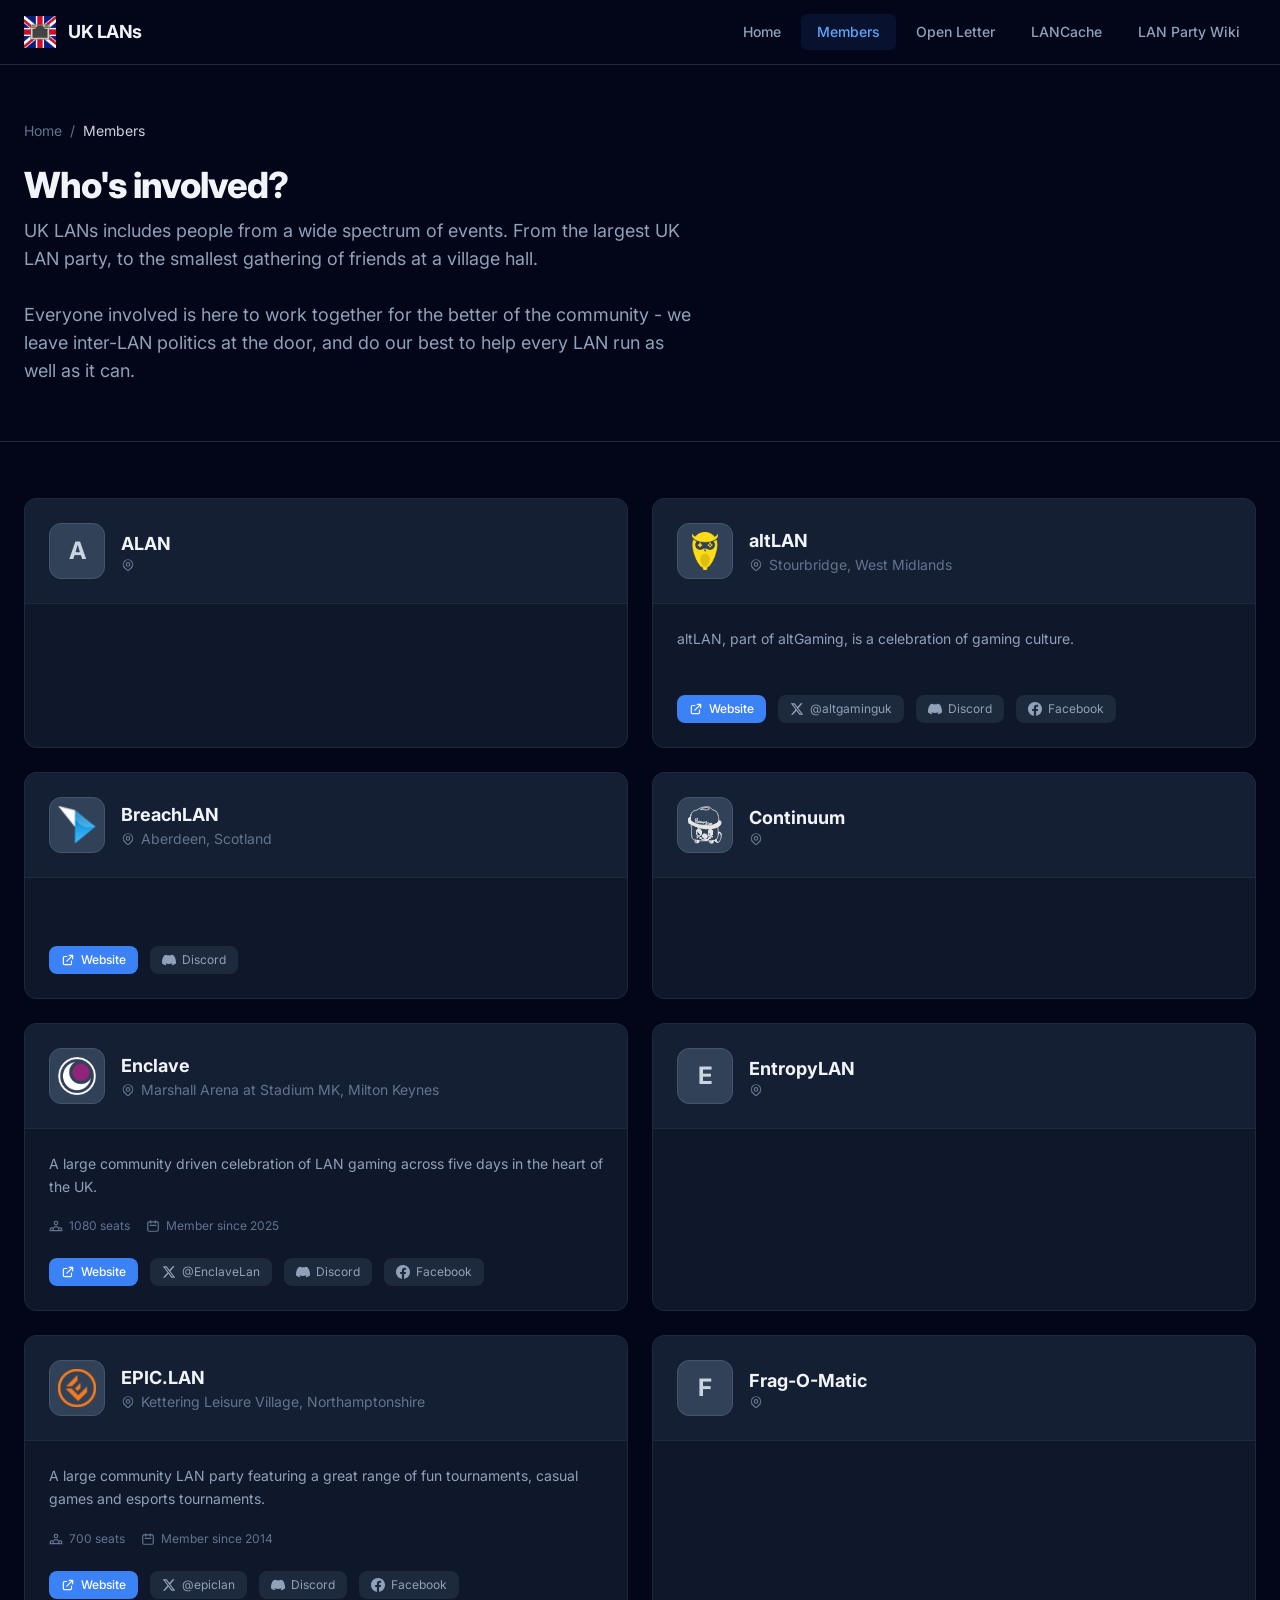
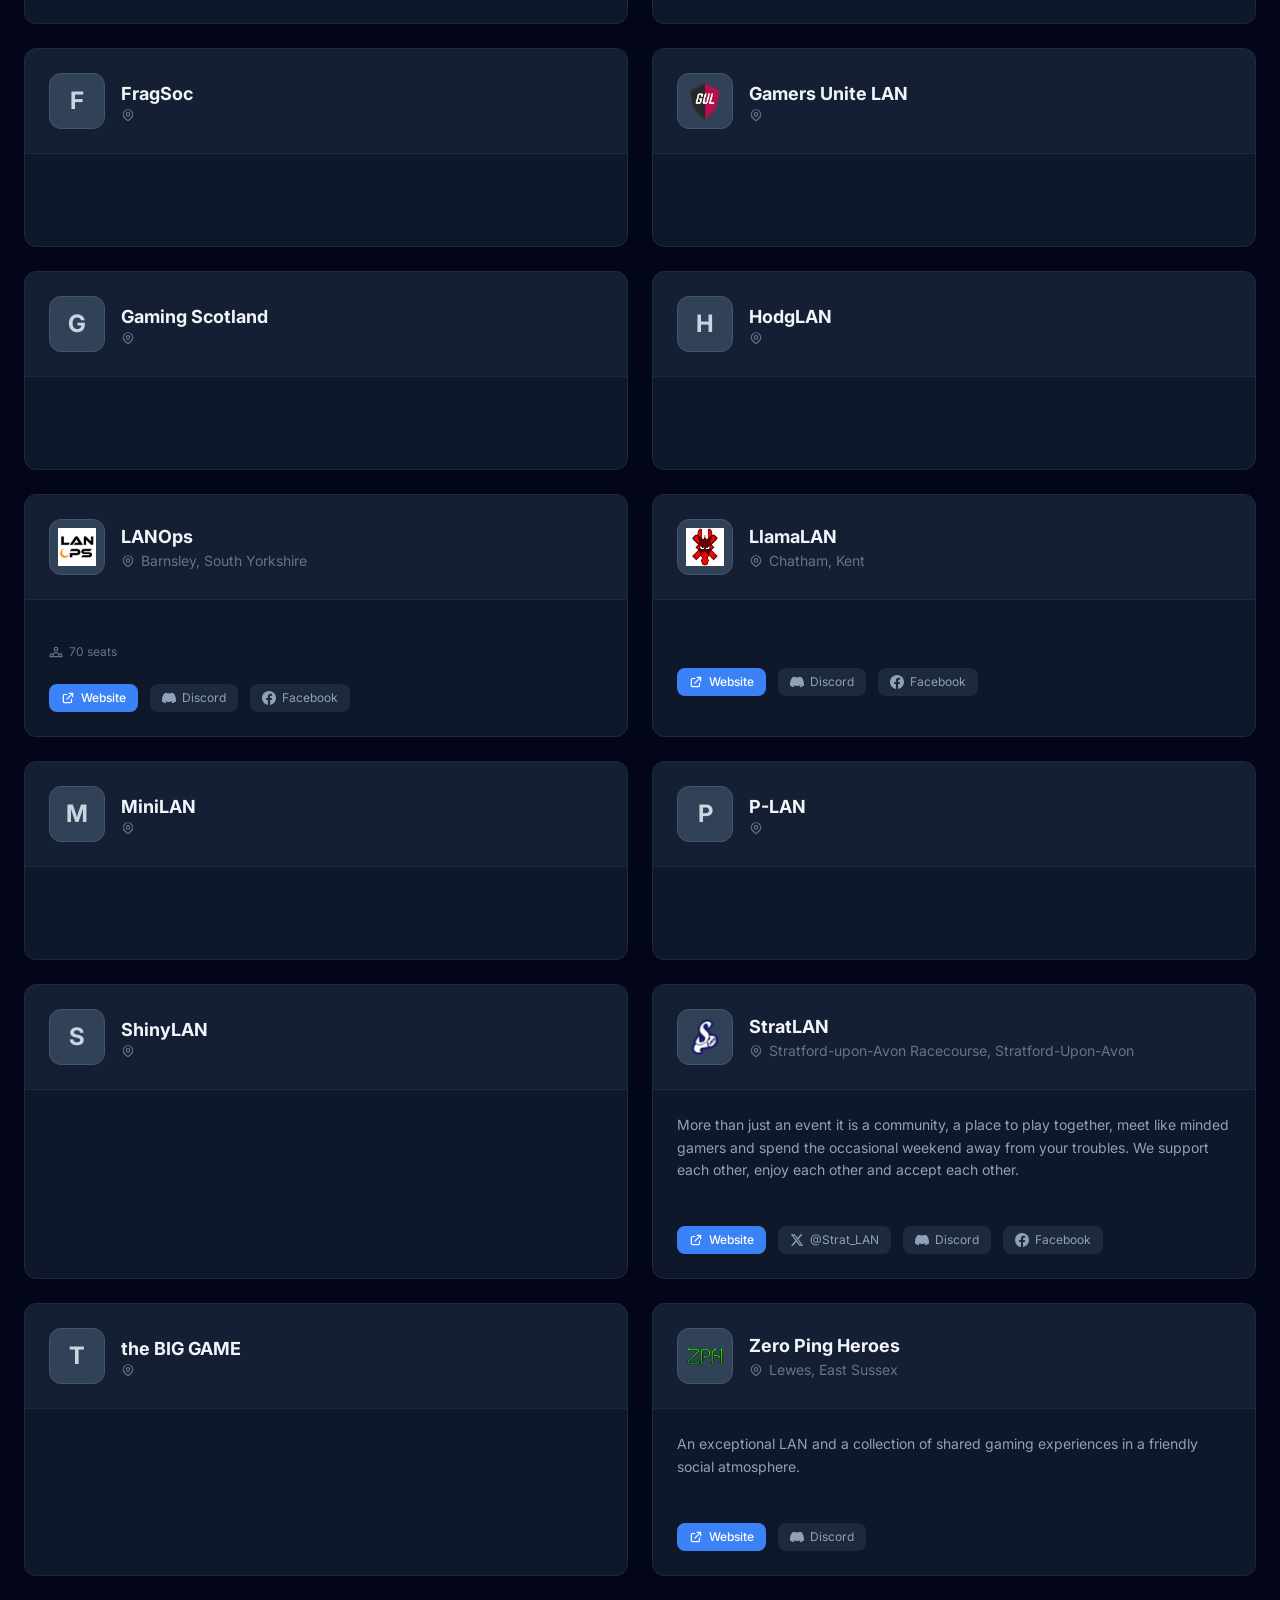
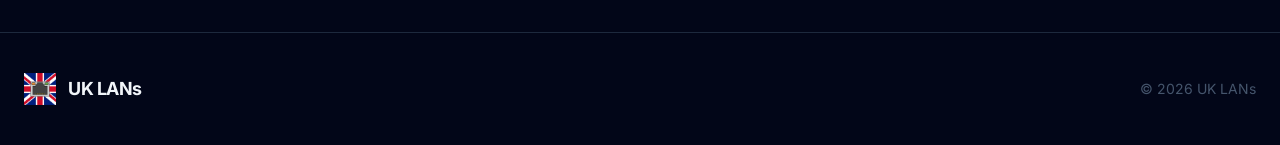
==== commit f5223feb: "deploy: b54042f20e4df4f79e203b2682cdce4558daa241" ====
--- a/members/index.html
+++ b/members/index.html
@@ -4,13 +4,13 @@
 <head>
   <meta charset="UTF-8">
   <meta name="viewport" content="width=device-width, initial-scale=1.0">
-  <meta name="description" content="Meet the UK LAN party events that make up the UK LAN Techs working group.">
+  <meta name="description" content="Meet the UK LAN party events that make up the UK LANs working group.">
   <link rel="preconnect" href="https://fonts.googleapis.com">
   <link rel="preconnect" href="https://fonts.gstatic.com" crossorigin>
   <link href="https://fonts.googleapis.com/css2?family=Inter:wght@300;400;500;600;700;800&display=swap" rel="stylesheet">
     <link rel="stylesheet" href="/assets/app.css">
   <script src="/assets/app.js" defer></script>
-  <title>Members | UK LAN Techs</title>
+  <title>Members | UK LANs</title>
 </head>
 
 <body class="min-h-screen flex flex-col ">
@@ -20,9 +20,9 @@
 
       
       <a href="/" class="flex items-center gap-3 group">
-          <img src="/rj45.svg" alt="" class="w-8 h-8" aria-hidden="true">
+          <img src="/uklansflag.png" alt="" class="w-8 h-8" aria-hidden="true">
         <span class="font-bold text-slate-100 text-lg tracking-tight">
-          UK LAN <span class="text-brand-400">Techs</span>
+          UK LANs
         </span>
       </a>
 
@@ -135,7 +135,7 @@
       </nav>
       <h1 class="text-4xl font-extrabold text-slate-100 tracking-tight mb-3">Who's involved?</h1>
       <p class="text-slate-400 text-lg max-w-2xl">
-        UK LAN Techs includes people from a wide spectrum of events. From the largest UK LAN party, to the smallest gathering of friends at a village hall.
+        UK LANs includes people from a wide spectrum of events. From the largest UK LAN party, to the smallest gathering of friends at a village hall.
           <br/><br/>
         Everyone involved is here to work together for the better of the community - we leave inter-LAN politics at the door, and do our best to help every LAN run as well as it can.
       </p>
@@ -183,7 +183,7 @@
               
               <div class="bg-slate-800/50 border-b border-slate-800 p-6 flex items-center gap-4">
                 <div class="w-14 h-14 bg-slate-700 border border-slate-600 rounded-xl flex items-center justify-center flex-shrink-0 text-slate-300 font-bold text-2xl overflow-hidden">
-                                      A
+                                      <img src="/altlan.png" alt="altLAN logo" class="w-full h-full object-contain p-2">
                                   </div>
                 <div class="min-w-0">
                   <h2 class="font-bold text-slate-100 text-lg truncate">altLAN</h2>
@@ -192,31 +192,75 @@
                       <path stroke-linecap="round" stroke-linejoin="round" d="M17.657 16.657L13.414 20.9a1.998 1.998 0 01-2.827 0l-4.244-4.243a8 8 0 1111.314 0z" />
                       <path stroke-linecap="round" stroke-linejoin="round" d="M15 11a3 3 0 11-6 0 3 3 0 016 0z" />
                     </svg>
-                    <span class="truncate"></span>
-                  </div>
-                </div>
-              </div>
-
-              
-              <div class="p-6 space-y-5">
-                <p class="text-sm text-slate-400 leading-relaxed"></p>
-
-                
-                <div class="flex items-center gap-4 text-xs text-slate-500">
-                                                    </div>
-
-                
-                <div class="flex flex-wrap items-center gap-3 pt-1">
-                                                                                        </div>
-              </div>
-
-            </div>
-                      <div class="bg-slate-900 border border-slate-800 rounded-xl overflow-hidden">
-
-              
-              <div class="bg-slate-800/50 border-b border-slate-800 p-6 flex items-center gap-4">
-                <div class="w-14 h-14 bg-slate-700 border border-slate-600 rounded-xl flex items-center justify-center flex-shrink-0 text-slate-300 font-bold text-2xl overflow-hidden">
-                                      B
+                    <span class="truncate">Stourbridge, West Midlands</span>
+                  </div>
+                </div>
+              </div>
+
+              
+              <div class="p-6 space-y-5">
+                <p class="text-sm text-slate-400 leading-relaxed">altLAN, part of altGaming, is a celebration of gaming culture.</p>
+
+                
+                <div class="flex items-center gap-4 text-xs text-slate-500">
+                                                    </div>
+
+                
+                <div class="flex flex-wrap items-center gap-3 pt-1">
+                                      <a
+                      href="https://altlan.co.uk/altlan"
+                      target="_blank"
+                      rel="noopener noreferrer"
+                      class="flex items-center gap-1.5 text-xs font-medium bg-brand-500 hover:bg-brand-600 text-white px-3 py-1.5 rounded-lg transition-colors"
+                    >
+                      <svg class="w-3.5 h-3.5" fill="none" viewBox="0 0 24 24" stroke="currentColor" stroke-width="2">
+                        <path stroke-linecap="round" stroke-linejoin="round" d="M10 6H6a2 2 0 00-2 2v10a2 2 0 002 2h10a2 2 0 002-2v-4M14 4h6m0 0v6m0-6L10 14" />
+                      </svg>
+                      Website
+                    </a>
+                                                        <a
+                      href="https://twitter.com/altgaminguk"
+                      target="_blank"
+                      rel="noopener noreferrer"
+                      class="flex items-center gap-1.5 text-xs text-slate-400 hover:text-slate-200 bg-slate-800 hover:bg-slate-700 px-3 py-1.5 rounded-lg transition-colors"
+                    >
+                      <svg class="w-3.5 h-3.5" fill="currentColor" viewBox="0 0 24 24">
+                        <path d="M18.244 2.25h3.308l-7.227 8.26 8.502 11.24H16.17l-5.214-6.817L4.99 21.75H1.68l7.73-8.835L1.254 2.25H8.08l4.713 6.231zm-1.161 17.52h1.833L7.084 4.126H5.117z"/>
+                      </svg>
+                      @altgaminguk
+                    </a>
+                                                        <a
+                      href="https://discord.gg/jvgX8r7"
+                      target="_blank"
+                      rel="noopener noreferrer"
+                      class="flex items-center gap-1.5 text-xs text-slate-400 hover:text-slate-200 bg-slate-800 hover:bg-slate-700 px-3 py-1.5 rounded-lg transition-colors"
+                    >
+                      <svg class="w-3.5 h-3.5" fill="currentColor" viewBox="0 0 24 24">
+                        <path d="M20.317 4.37a19.791 19.791 0 00-4.885-1.515.074.074 0 00-.079.037c-.21.375-.444.864-.608 1.25a18.27 18.27 0 00-5.487 0 12.64 12.64 0 00-.617-1.25.077.077 0 00-.079-.037A19.736 19.736 0 003.677 4.37a.07.07 0 00-.032.027C.533 9.046-.32 13.58.099 18.057a.082.082 0 00.031.057 19.9 19.9 0 005.993 3.03.078.078 0 00.084-.028c.462-.63.874-1.295 1.226-1.994a.076.076 0 00-.041-.106 13.107 13.107 0 01-1.872-.892.077.077 0 01-.008-.128 10.2 10.2 0 00.372-.292.074.074 0 01.077-.01c3.928 1.793 8.18 1.793 12.062 0a.074.074 0 01.078.01c.12.098.246.198.373.292a.077.077 0 01-.006.127 12.299 12.299 0 01-1.873.892.077.077 0 00-.041.107c.36.698.772 1.362 1.225 1.993a.076.076 0 00.084.028 19.839 19.839 0 006.002-3.03.077.077 0 00.032-.054c.5-5.177-.838-9.674-3.549-13.66a.061.061 0 00-.031-.03z"/>
+                      </svg>
+                      Discord
+                    </a>
+                                                        <a
+                      href="https://facebook.com/https://facebook.com/altlanuk"
+                      target="_blank"
+                      rel="noopener noreferrer"
+                      class="flex items-center gap-1.5 text-xs text-slate-400 hover:text-slate-200 bg-slate-800 hover:bg-slate-700 px-3 py-1.5 rounded-lg transition-colors"
+                    >
+                      <svg class="w-3.5 h-3.5" fill="currentColor" viewBox="0 0 24 24">
+                        <path d="M24 12.073c0-6.627-5.373-12-12-12s-12 5.373-12 12c0 5.99 4.388 10.954 10.125 11.854v-8.385H7.078v-3.47h3.047V9.43c0-3.007 1.792-4.669 4.533-4.669 1.312 0 2.686.235 2.686.235v2.953H15.83c-1.491 0-1.956.925-1.956 1.874v2.25h3.328l-.532 3.47h-2.796v8.385C19.612 23.027 24 18.062 24 12.073z"/>
+                      </svg>
+                      Facebook
+                    </a>
+                                  </div>
+              </div>
+
+            </div>
+                      <div class="bg-slate-900 border border-slate-800 rounded-xl overflow-hidden">
+
+              
+              <div class="bg-slate-800/50 border-b border-slate-800 p-6 flex items-center gap-4">
+                <div class="w-14 h-14 bg-slate-700 border border-slate-600 rounded-xl flex items-center justify-center flex-shrink-0 text-slate-300 font-bold text-2xl overflow-hidden">
+                                      <img src="/breachlan.ico" alt="BreachLAN logo" class="w-full h-full object-contain p-2">
                                   </div>
                 <div class="min-w-0">
                   <h2 class="font-bold text-slate-100 text-lg truncate">BreachLAN</h2>
@@ -271,7 +315,7 @@
               
               <div class="bg-slate-800/50 border-b border-slate-800 p-6 flex items-center gap-4">
                 <div class="w-14 h-14 bg-slate-700 border border-slate-600 rounded-xl flex items-center justify-center flex-shrink-0 text-slate-300 font-bold text-2xl overflow-hidden">
-                                      C
+                                      <img src="/continuum.svg" alt="Continuum logo" class="w-full h-full object-contain p-2">
                                   </div>
                 <div class="min-w-0">
                   <h2 class="font-bold text-slate-100 text-lg truncate">Continuum</h2>
@@ -313,7 +357,7 @@
                       <path stroke-linecap="round" stroke-linejoin="round" d="M17.657 16.657L13.414 20.9a1.998 1.998 0 01-2.827 0l-4.244-4.243a8 8 0 1111.314 0z" />
                       <path stroke-linecap="round" stroke-linejoin="round" d="M15 11a3 3 0 11-6 0 3 3 0 016 0z" />
                     </svg>
-                    <span class="truncate">MK Arena, Milton Keynes</span>
+                    <span class="truncate">Marshall Arena at Stadium MK, Milton Keynes</span>
                   </div>
                 </div>
               </div>
@@ -328,7 +372,7 @@
                       <svg class="w-3.5 h-3.5" fill="none" viewBox="0 0 24 24" stroke="currentColor" stroke-width="2">
                         <path stroke-linecap="round" stroke-linejoin="round" d="M17 20h5v-2a3 3 0 00-5.356-1.857M17 20H7m10 0v-2c0-.656-.126-1.283-.356-1.857M7 20H2v-2a3 3 0 015.356-1.857M7 20v-2c0-.656.126-1.283.356-1.857m0 0a5.002 5.002 0 019.288 0M15 7a3 3 0 11-6 0 3 3 0 016 0z" />
                       </svg>
-                      500 seats
+                      1080 seats
                     </span>
                                                         <span class="flex items-center gap-1.5">
                       <svg class="w-3.5 h-3.5" fill="none" viewBox="0 0 24 24" stroke="currentColor" stroke-width="2">
@@ -581,10 +625,43 @@
               
               <div class="bg-slate-800/50 border-b border-slate-800 p-6 flex items-center gap-4">
                 <div class="w-14 h-14 bg-slate-700 border border-slate-600 rounded-xl flex items-center justify-center flex-shrink-0 text-slate-300 font-bold text-2xl overflow-hidden">
+                                      <img src="/gul.webp" alt="Gamers Unite LAN logo" class="w-full h-full object-contain p-2">
+                                  </div>
+                <div class="min-w-0">
+                  <h2 class="font-bold text-slate-100 text-lg truncate">Gamers Unite LAN</h2>
+                  <div class="flex items-center gap-1.5 text-sm text-slate-500">
+                    <svg class="w-3.5 h-3.5 flex-shrink-0" fill="none" viewBox="0 0 24 24" stroke="currentColor" stroke-width="2">
+                      <path stroke-linecap="round" stroke-linejoin="round" d="M17.657 16.657L13.414 20.9a1.998 1.998 0 01-2.827 0l-4.244-4.243a8 8 0 1111.314 0z" />
+                      <path stroke-linecap="round" stroke-linejoin="round" d="M15 11a3 3 0 11-6 0 3 3 0 016 0z" />
+                    </svg>
+                    <span class="truncate"></span>
+                  </div>
+                </div>
+              </div>
+
+              
+              <div class="p-6 space-y-5">
+                <p class="text-sm text-slate-400 leading-relaxed"></p>
+
+                
+                <div class="flex items-center gap-4 text-xs text-slate-500">
+                                                    </div>
+
+                
+                <div class="flex flex-wrap items-center gap-3 pt-1">
+                                                                                        </div>
+              </div>
+
+            </div>
+                      <div class="bg-slate-900 border border-slate-800 rounded-xl overflow-hidden">
+
+              
+              <div class="bg-slate-800/50 border-b border-slate-800 p-6 flex items-center gap-4">
+                <div class="w-14 h-14 bg-slate-700 border border-slate-600 rounded-xl flex items-center justify-center flex-shrink-0 text-slate-300 font-bold text-2xl overflow-hidden">
                                       G
                                   </div>
                 <div class="min-w-0">
-                  <h2 class="font-bold text-slate-100 text-lg truncate">Gamers Unite LAN</h2>
+                  <h2 class="font-bold text-slate-100 text-lg truncate">Gaming Scotland</h2>
                   <div class="flex items-center gap-1.5 text-sm text-slate-500">
                     <svg class="w-3.5 h-3.5 flex-shrink-0" fill="none" viewBox="0 0 24 24" stroke="currentColor" stroke-width="2">
                       <path stroke-linecap="round" stroke-linejoin="round" d="M17.657 16.657L13.414 20.9a1.998 1.998 0 01-2.827 0l-4.244-4.243a8 8 0 1111.314 0z" />
@@ -614,10 +691,10 @@
               
               <div class="bg-slate-800/50 border-b border-slate-800 p-6 flex items-center gap-4">
                 <div class="w-14 h-14 bg-slate-700 border border-slate-600 rounded-xl flex items-center justify-center flex-shrink-0 text-slate-300 font-bold text-2xl overflow-hidden">
-                                      G
-                                  </div>
-                <div class="min-w-0">
-                  <h2 class="font-bold text-slate-100 text-lg truncate">Gaming Scotland</h2>
+                                      H
+                                  </div>
+                <div class="min-w-0">
+                  <h2 class="font-bold text-slate-100 text-lg truncate">HodgLAN</h2>
                   <div class="flex items-center gap-1.5 text-sm text-slate-500">
                     <svg class="w-3.5 h-3.5 flex-shrink-0" fill="none" viewBox="0 0 24 24" stroke="currentColor" stroke-width="2">
                       <path stroke-linecap="round" stroke-linejoin="round" d="M17.657 16.657L13.414 20.9a1.998 1.998 0 01-2.827 0l-4.244-4.243a8 8 0 1111.314 0z" />
@@ -647,10 +724,148 @@
               
               <div class="bg-slate-800/50 border-b border-slate-800 p-6 flex items-center gap-4">
                 <div class="w-14 h-14 bg-slate-700 border border-slate-600 rounded-xl flex items-center justify-center flex-shrink-0 text-slate-300 font-bold text-2xl overflow-hidden">
-                                      H
-                                  </div>
-                <div class="min-w-0">
-                  <h2 class="font-bold text-slate-100 text-lg truncate">HodgLAN</h2>
+                                      <img src="/lanops.png" alt="LANOps logo" class="w-full h-full object-contain p-2">
+                                  </div>
+                <div class="min-w-0">
+                  <h2 class="font-bold text-slate-100 text-lg truncate">LANOps</h2>
+                  <div class="flex items-center gap-1.5 text-sm text-slate-500">
+                    <svg class="w-3.5 h-3.5 flex-shrink-0" fill="none" viewBox="0 0 24 24" stroke="currentColor" stroke-width="2">
+                      <path stroke-linecap="round" stroke-linejoin="round" d="M17.657 16.657L13.414 20.9a1.998 1.998 0 01-2.827 0l-4.244-4.243a8 8 0 1111.314 0z" />
+                      <path stroke-linecap="round" stroke-linejoin="round" d="M15 11a3 3 0 11-6 0 3 3 0 016 0z" />
+                    </svg>
+                    <span class="truncate">Barnsley, South Yorkshire</span>
+                  </div>
+                </div>
+              </div>
+
+              
+              <div class="p-6 space-y-5">
+                <p class="text-sm text-slate-400 leading-relaxed"></p>
+
+                
+                <div class="flex items-center gap-4 text-xs text-slate-500">
+                                      <span class="flex items-center gap-1.5">
+                      <svg class="w-3.5 h-3.5" fill="none" viewBox="0 0 24 24" stroke="currentColor" stroke-width="2">
+                        <path stroke-linecap="round" stroke-linejoin="round" d="M17 20h5v-2a3 3 0 00-5.356-1.857M17 20H7m10 0v-2c0-.656-.126-1.283-.356-1.857M7 20H2v-2a3 3 0 015.356-1.857M7 20v-2c0-.656.126-1.283.356-1.857m0 0a5.002 5.002 0 019.288 0M15 7a3 3 0 11-6 0 3 3 0 016 0z" />
+                      </svg>
+                      70 seats
+                    </span>
+                                                    </div>
+
+                
+                <div class="flex flex-wrap items-center gap-3 pt-1">
+                                      <a
+                      href="https://lanops.co.uk/"
+                      target="_blank"
+                      rel="noopener noreferrer"
+                      class="flex items-center gap-1.5 text-xs font-medium bg-brand-500 hover:bg-brand-600 text-white px-3 py-1.5 rounded-lg transition-colors"
+                    >
+                      <svg class="w-3.5 h-3.5" fill="none" viewBox="0 0 24 24" stroke="currentColor" stroke-width="2">
+                        <path stroke-linecap="round" stroke-linejoin="round" d="M10 6H6a2 2 0 00-2 2v10a2 2 0 002 2h10a2 2 0 002-2v-4M14 4h6m0 0v6m0-6L10 14" />
+                      </svg>
+                      Website
+                    </a>
+                                                                          <a
+                      href="https://discord.gg/JjeFunevpc"
+                      target="_blank"
+                      rel="noopener noreferrer"
+                      class="flex items-center gap-1.5 text-xs text-slate-400 hover:text-slate-200 bg-slate-800 hover:bg-slate-700 px-3 py-1.5 rounded-lg transition-colors"
+                    >
+                      <svg class="w-3.5 h-3.5" fill="currentColor" viewBox="0 0 24 24">
+                        <path d="M20.317 4.37a19.791 19.791 0 00-4.885-1.515.074.074 0 00-.079.037c-.21.375-.444.864-.608 1.25a18.27 18.27 0 00-5.487 0 12.64 12.64 0 00-.617-1.25.077.077 0 00-.079-.037A19.736 19.736 0 003.677 4.37a.07.07 0 00-.032.027C.533 9.046-.32 13.58.099 18.057a.082.082 0 00.031.057 19.9 19.9 0 005.993 3.03.078.078 0 00.084-.028c.462-.63.874-1.295 1.226-1.994a.076.076 0 00-.041-.106 13.107 13.107 0 01-1.872-.892.077.077 0 01-.008-.128 10.2 10.2 0 00.372-.292.074.074 0 01.077-.01c3.928 1.793 8.18 1.793 12.062 0a.074.074 0 01.078.01c.12.098.246.198.373.292a.077.077 0 01-.006.127 12.299 12.299 0 01-1.873.892.077.077 0 00-.041.107c.36.698.772 1.362 1.225 1.993a.076.076 0 00.084.028 19.839 19.839 0 006.002-3.03.077.077 0 00.032-.054c.5-5.177-.838-9.674-3.549-13.66a.061.061 0 00-.031-.03z"/>
+                      </svg>
+                      Discord
+                    </a>
+                                                        <a
+                      href="https://facebook.com/https://www.facebook.com/LanOps"
+                      target="_blank"
+                      rel="noopener noreferrer"
+                      class="flex items-center gap-1.5 text-xs text-slate-400 hover:text-slate-200 bg-slate-800 hover:bg-slate-700 px-3 py-1.5 rounded-lg transition-colors"
+                    >
+                      <svg class="w-3.5 h-3.5" fill="currentColor" viewBox="0 0 24 24">
+                        <path d="M24 12.073c0-6.627-5.373-12-12-12s-12 5.373-12 12c0 5.99 4.388 10.954 10.125 11.854v-8.385H7.078v-3.47h3.047V9.43c0-3.007 1.792-4.669 4.533-4.669 1.312 0 2.686.235 2.686.235v2.953H15.83c-1.491 0-1.956.925-1.956 1.874v2.25h3.328l-.532 3.47h-2.796v8.385C19.612 23.027 24 18.062 24 12.073z"/>
+                      </svg>
+                      Facebook
+                    </a>
+                                  </div>
+              </div>
+
+            </div>
+                      <div class="bg-slate-900 border border-slate-800 rounded-xl overflow-hidden">
+
+              
+              <div class="bg-slate-800/50 border-b border-slate-800 p-6 flex items-center gap-4">
+                <div class="w-14 h-14 bg-slate-700 border border-slate-600 rounded-xl flex items-center justify-center flex-shrink-0 text-slate-300 font-bold text-2xl overflow-hidden">
+                                      <img src="/llamalan.jpg" alt="LlamaLAN logo" class="w-full h-full object-contain p-2">
+                                  </div>
+                <div class="min-w-0">
+                  <h2 class="font-bold text-slate-100 text-lg truncate">LlamaLAN</h2>
+                  <div class="flex items-center gap-1.5 text-sm text-slate-500">
+                    <svg class="w-3.5 h-3.5 flex-shrink-0" fill="none" viewBox="0 0 24 24" stroke="currentColor" stroke-width="2">
+                      <path stroke-linecap="round" stroke-linejoin="round" d="M17.657 16.657L13.414 20.9a1.998 1.998 0 01-2.827 0l-4.244-4.243a8 8 0 1111.314 0z" />
+                      <path stroke-linecap="round" stroke-linejoin="round" d="M15 11a3 3 0 11-6 0 3 3 0 016 0z" />
+                    </svg>
+                    <span class="truncate">Chatham, Kent</span>
+                  </div>
+                </div>
+              </div>
+
+              
+              <div class="p-6 space-y-5">
+                <p class="text-sm text-slate-400 leading-relaxed"></p>
+
+                
+                <div class="flex items-center gap-4 text-xs text-slate-500">
+                                                    </div>
+
+                
+                <div class="flex flex-wrap items-center gap-3 pt-1">
+                                      <a
+                      href="https://www.llamalan.co.uk/"
+                      target="_blank"
+                      rel="noopener noreferrer"
+                      class="flex items-center gap-1.5 text-xs font-medium bg-brand-500 hover:bg-brand-600 text-white px-3 py-1.5 rounded-lg transition-colors"
+                    >
+                      <svg class="w-3.5 h-3.5" fill="none" viewBox="0 0 24 24" stroke="currentColor" stroke-width="2">
+                        <path stroke-linecap="round" stroke-linejoin="round" d="M10 6H6a2 2 0 00-2 2v10a2 2 0 002 2h10a2 2 0 002-2v-4M14 4h6m0 0v6m0-6L10 14" />
+                      </svg>
+                      Website
+                    </a>
+                                                                          <a
+                      href="https://discord.breachlan.party/"
+                      target="_blank"
+                      rel="noopener noreferrer"
+                      class="flex items-center gap-1.5 text-xs text-slate-400 hover:text-slate-200 bg-slate-800 hover:bg-slate-700 px-3 py-1.5 rounded-lg transition-colors"
+                    >
+                      <svg class="w-3.5 h-3.5" fill="currentColor" viewBox="0 0 24 24">
+                        <path d="M20.317 4.37a19.791 19.791 0 00-4.885-1.515.074.074 0 00-.079.037c-.21.375-.444.864-.608 1.25a18.27 18.27 0 00-5.487 0 12.64 12.64 0 00-.617-1.25.077.077 0 00-.079-.037A19.736 19.736 0 003.677 4.37a.07.07 0 00-.032.027C.533 9.046-.32 13.58.099 18.057a.082.082 0 00.031.057 19.9 19.9 0 005.993 3.03.078.078 0 00.084-.028c.462-.63.874-1.295 1.226-1.994a.076.076 0 00-.041-.106 13.107 13.107 0 01-1.872-.892.077.077 0 01-.008-.128 10.2 10.2 0 00.372-.292.074.074 0 01.077-.01c3.928 1.793 8.18 1.793 12.062 0a.074.074 0 01.078.01c.12.098.246.198.373.292a.077.077 0 01-.006.127 12.299 12.299 0 01-1.873.892.077.077 0 00-.041.107c.36.698.772 1.362 1.225 1.993a.076.076 0 00.084.028 19.839 19.839 0 006.002-3.03.077.077 0 00.032-.054c.5-5.177-.838-9.674-3.549-13.66a.061.061 0 00-.031-.03z"/>
+                      </svg>
+                      Discord
+                    </a>
+                                                        <a
+                      href="https://facebook.com/https://www.facebook.com/#!/group.php?gid=4079644074"
+                      target="_blank"
+                      rel="noopener noreferrer"
+                      class="flex items-center gap-1.5 text-xs text-slate-400 hover:text-slate-200 bg-slate-800 hover:bg-slate-700 px-3 py-1.5 rounded-lg transition-colors"
+                    >
+                      <svg class="w-3.5 h-3.5" fill="currentColor" viewBox="0 0 24 24">
+                        <path d="M24 12.073c0-6.627-5.373-12-12-12s-12 5.373-12 12c0 5.99 4.388 10.954 10.125 11.854v-8.385H7.078v-3.47h3.047V9.43c0-3.007 1.792-4.669 4.533-4.669 1.312 0 2.686.235 2.686.235v2.953H15.83c-1.491 0-1.956.925-1.956 1.874v2.25h3.328l-.532 3.47h-2.796v8.385C19.612 23.027 24 18.062 24 12.073z"/>
+                      </svg>
+                      Facebook
+                    </a>
+                                  </div>
+              </div>
+
+            </div>
+                      <div class="bg-slate-900 border border-slate-800 rounded-xl overflow-hidden">
+
+              
+              <div class="bg-slate-800/50 border-b border-slate-800 p-6 flex items-center gap-4">
+                <div class="w-14 h-14 bg-slate-700 border border-slate-600 rounded-xl flex items-center justify-center flex-shrink-0 text-slate-300 font-bold text-2xl overflow-hidden">
+                                      M
+                                  </div>
+                <div class="min-w-0">
+                  <h2 class="font-bold text-slate-100 text-lg truncate">MiniLAN</h2>
                   <div class="flex items-center gap-1.5 text-sm text-slate-500">
                     <svg class="w-3.5 h-3.5 flex-shrink-0" fill="none" viewBox="0 0 24 24" stroke="currentColor" stroke-width="2">
                       <path stroke-linecap="round" stroke-linejoin="round" d="M17.657 16.657L13.414 20.9a1.998 1.998 0 01-2.827 0l-4.244-4.243a8 8 0 1111.314 0z" />
@@ -680,10 +895,10 @@
               
               <div class="bg-slate-800/50 border-b border-slate-800 p-6 flex items-center gap-4">
                 <div class="w-14 h-14 bg-slate-700 border border-slate-600 rounded-xl flex items-center justify-center flex-shrink-0 text-slate-300 font-bold text-2xl overflow-hidden">
-                                      L
-                                  </div>
-                <div class="min-w-0">
-                  <h2 class="font-bold text-slate-100 text-lg truncate">LANOps</h2>
+                                      P
+                                  </div>
+                <div class="min-w-0">
+                  <h2 class="font-bold text-slate-100 text-lg truncate">P-LAN</h2>
                   <div class="flex items-center gap-1.5 text-sm text-slate-500">
                     <svg class="w-3.5 h-3.5 flex-shrink-0" fill="none" viewBox="0 0 24 24" stroke="currentColor" stroke-width="2">
                       <path stroke-linecap="round" stroke-linejoin="round" d="M17.657 16.657L13.414 20.9a1.998 1.998 0 01-2.827 0l-4.244-4.243a8 8 0 1111.314 0z" />
@@ -713,10 +928,10 @@
               
               <div class="bg-slate-800/50 border-b border-slate-800 p-6 flex items-center gap-4">
                 <div class="w-14 h-14 bg-slate-700 border border-slate-600 rounded-xl flex items-center justify-center flex-shrink-0 text-slate-300 font-bold text-2xl overflow-hidden">
-                                      L
-                                  </div>
-                <div class="min-w-0">
-                  <h2 class="font-bold text-slate-100 text-lg truncate">LlamaLAN</h2>
+                                      S
+                                  </div>
+                <div class="min-w-0">
+                  <h2 class="font-bold text-slate-100 text-lg truncate">ShinyLAN</h2>
                   <div class="flex items-center gap-1.5 text-sm text-slate-500">
                     <svg class="w-3.5 h-3.5 flex-shrink-0" fill="none" viewBox="0 0 24 24" stroke="currentColor" stroke-width="2">
                       <path stroke-linecap="round" stroke-linejoin="round" d="M17.657 16.657L13.414 20.9a1.998 1.998 0 01-2.827 0l-4.244-4.243a8 8 0 1111.314 0z" />
@@ -746,10 +961,87 @@
               
               <div class="bg-slate-800/50 border-b border-slate-800 p-6 flex items-center gap-4">
                 <div class="w-14 h-14 bg-slate-700 border border-slate-600 rounded-xl flex items-center justify-center flex-shrink-0 text-slate-300 font-bold text-2xl overflow-hidden">
-                                      M
-                                  </div>
-                <div class="min-w-0">
-                  <h2 class="font-bold text-slate-100 text-lg truncate">MiniLAN</h2>
+                                      <img src="/stratlan.png" alt="StratLAN logo" class="w-full h-full object-contain p-2">
+                                  </div>
+                <div class="min-w-0">
+                  <h2 class="font-bold text-slate-100 text-lg truncate">StratLAN</h2>
+                  <div class="flex items-center gap-1.5 text-sm text-slate-500">
+                    <svg class="w-3.5 h-3.5 flex-shrink-0" fill="none" viewBox="0 0 24 24" stroke="currentColor" stroke-width="2">
+                      <path stroke-linecap="round" stroke-linejoin="round" d="M17.657 16.657L13.414 20.9a1.998 1.998 0 01-2.827 0l-4.244-4.243a8 8 0 1111.314 0z" />
+                      <path stroke-linecap="round" stroke-linejoin="round" d="M15 11a3 3 0 11-6 0 3 3 0 016 0z" />
+                    </svg>
+                    <span class="truncate">Stratford-upon-Avon Racecourse, Stratford-Upon-Avon</span>
+                  </div>
+                </div>
+              </div>
+
+              
+              <div class="p-6 space-y-5">
+                <p class="text-sm text-slate-400 leading-relaxed">More than just an event it is a community, a place to play together, meet like minded gamers and spend the occasional weekend away from your troubles. We support each other, enjoy each other and accept each other.</p>
+
+                
+                <div class="flex items-center gap-4 text-xs text-slate-500">
+                                                    </div>
+
+                
+                <div class="flex flex-wrap items-center gap-3 pt-1">
+                                      <a
+                      href="https://stratlan.com/"
+                      target="_blank"
+                      rel="noopener noreferrer"
+                      class="flex items-center gap-1.5 text-xs font-medium bg-brand-500 hover:bg-brand-600 text-white px-3 py-1.5 rounded-lg transition-colors"
+                    >
+                      <svg class="w-3.5 h-3.5" fill="none" viewBox="0 0 24 24" stroke="currentColor" stroke-width="2">
+                        <path stroke-linecap="round" stroke-linejoin="round" d="M10 6H6a2 2 0 00-2 2v10a2 2 0 002 2h10a2 2 0 002-2v-4M14 4h6m0 0v6m0-6L10 14" />
+                      </svg>
+                      Website
+                    </a>
+                                                        <a
+                      href="https://twitter.com/Strat_LAN"
+                      target="_blank"
+                      rel="noopener noreferrer"
+                      class="flex items-center gap-1.5 text-xs text-slate-400 hover:text-slate-200 bg-slate-800 hover:bg-slate-700 px-3 py-1.5 rounded-lg transition-colors"
+                    >
+                      <svg class="w-3.5 h-3.5" fill="currentColor" viewBox="0 0 24 24">
+                        <path d="M18.244 2.25h3.308l-7.227 8.26 8.502 11.24H16.17l-5.214-6.817L4.99 21.75H1.68l7.73-8.835L1.254 2.25H8.08l4.713 6.231zm-1.161 17.52h1.833L7.084 4.126H5.117z"/>
+                      </svg>
+                      @Strat_LAN
+                    </a>
+                                                        <a
+                      href="https://stratlan.com/"
+                      target="_blank"
+                      rel="noopener noreferrer"
+                      class="flex items-center gap-1.5 text-xs text-slate-400 hover:text-slate-200 bg-slate-800 hover:bg-slate-700 px-3 py-1.5 rounded-lg transition-colors"
+                    >
+                      <svg class="w-3.5 h-3.5" fill="currentColor" viewBox="0 0 24 24">
+                        <path d="M20.317 4.37a19.791 19.791 0 00-4.885-1.515.074.074 0 00-.079.037c-.21.375-.444.864-.608 1.25a18.27 18.27 0 00-5.487 0 12.64 12.64 0 00-.617-1.25.077.077 0 00-.079-.037A19.736 19.736 0 003.677 4.37a.07.07 0 00-.032.027C.533 9.046-.32 13.58.099 18.057a.082.082 0 00.031.057 19.9 19.9 0 005.993 3.03.078.078 0 00.084-.028c.462-.63.874-1.295 1.226-1.994a.076.076 0 00-.041-.106 13.107 13.107 0 01-1.872-.892.077.077 0 01-.008-.128 10.2 10.2 0 00.372-.292.074.074 0 01.077-.01c3.928 1.793 8.18 1.793 12.062 0a.074.074 0 01.078.01c.12.098.246.198.373.292a.077.077 0 01-.006.127 12.299 12.299 0 01-1.873.892.077.077 0 00-.041.107c.36.698.772 1.362 1.225 1.993a.076.076 0 00.084.028 19.839 19.839 0 006.002-3.03.077.077 0 00.032-.054c.5-5.177-.838-9.674-3.549-13.66a.061.061 0 00-.031-.03z"/>
+                      </svg>
+                      Discord
+                    </a>
+                                                        <a
+                      href="https://facebook.com/https://www.facebook.com/Stratlan"
+                      target="_blank"
+                      rel="noopener noreferrer"
+                      class="flex items-center gap-1.5 text-xs text-slate-400 hover:text-slate-200 bg-slate-800 hover:bg-slate-700 px-3 py-1.5 rounded-lg transition-colors"
+                    >
+                      <svg class="w-3.5 h-3.5" fill="currentColor" viewBox="0 0 24 24">
+                        <path d="M24 12.073c0-6.627-5.373-12-12-12s-12 5.373-12 12c0 5.99 4.388 10.954 10.125 11.854v-8.385H7.078v-3.47h3.047V9.43c0-3.007 1.792-4.669 4.533-4.669 1.312 0 2.686.235 2.686.235v2.953H15.83c-1.491 0-1.956.925-1.956 1.874v2.25h3.328l-.532 3.47h-2.796v8.385C19.612 23.027 24 18.062 24 12.073z"/>
+                      </svg>
+                      Facebook
+                    </a>
+                                  </div>
+              </div>
+
+            </div>
+                      <div class="bg-slate-900 border border-slate-800 rounded-xl overflow-hidden">
+
+              
+              <div class="bg-slate-800/50 border-b border-slate-800 p-6 flex items-center gap-4">
+                <div class="w-14 h-14 bg-slate-700 border border-slate-600 rounded-xl flex items-center justify-center flex-shrink-0 text-slate-300 font-bold text-2xl overflow-hidden">
+                                      T
+                                  </div>
+                <div class="min-w-0">
+                  <h2 class="font-bold text-slate-100 text-lg truncate">the BIG GAME</h2>
                   <div class="flex items-center gap-1.5 text-sm text-slate-500">
                     <svg class="w-3.5 h-3.5 flex-shrink-0" fill="none" viewBox="0 0 24 24" stroke="currentColor" stroke-width="2">
                       <path stroke-linecap="round" stroke-linejoin="round" d="M17.657 16.657L13.414 20.9a1.998 1.998 0 01-2.827 0l-4.244-4.243a8 8 0 1111.314 0z" />
@@ -779,139 +1071,7 @@
               
               <div class="bg-slate-800/50 border-b border-slate-800 p-6 flex items-center gap-4">
                 <div class="w-14 h-14 bg-slate-700 border border-slate-600 rounded-xl flex items-center justify-center flex-shrink-0 text-slate-300 font-bold text-2xl overflow-hidden">
-                                      P
-                                  </div>
-                <div class="min-w-0">
-                  <h2 class="font-bold text-slate-100 text-lg truncate">P-LAN</h2>
-                  <div class="flex items-center gap-1.5 text-sm text-slate-500">
-                    <svg class="w-3.5 h-3.5 flex-shrink-0" fill="none" viewBox="0 0 24 24" stroke="currentColor" stroke-width="2">
-                      <path stroke-linecap="round" stroke-linejoin="round" d="M17.657 16.657L13.414 20.9a1.998 1.998 0 01-2.827 0l-4.244-4.243a8 8 0 1111.314 0z" />
-                      <path stroke-linecap="round" stroke-linejoin="round" d="M15 11a3 3 0 11-6 0 3 3 0 016 0z" />
-                    </svg>
-                    <span class="truncate"></span>
-                  </div>
-                </div>
-              </div>
-
-              
-              <div class="p-6 space-y-5">
-                <p class="text-sm text-slate-400 leading-relaxed"></p>
-
-                
-                <div class="flex items-center gap-4 text-xs text-slate-500">
-                                                    </div>
-
-                
-                <div class="flex flex-wrap items-center gap-3 pt-1">
-                                                                                        </div>
-              </div>
-
-            </div>
-                      <div class="bg-slate-900 border border-slate-800 rounded-xl overflow-hidden">
-
-              
-              <div class="bg-slate-800/50 border-b border-slate-800 p-6 flex items-center gap-4">
-                <div class="w-14 h-14 bg-slate-700 border border-slate-600 rounded-xl flex items-center justify-center flex-shrink-0 text-slate-300 font-bold text-2xl overflow-hidden">
-                                      S
-                                  </div>
-                <div class="min-w-0">
-                  <h2 class="font-bold text-slate-100 text-lg truncate">ShinyLAN</h2>
-                  <div class="flex items-center gap-1.5 text-sm text-slate-500">
-                    <svg class="w-3.5 h-3.5 flex-shrink-0" fill="none" viewBox="0 0 24 24" stroke="currentColor" stroke-width="2">
-                      <path stroke-linecap="round" stroke-linejoin="round" d="M17.657 16.657L13.414 20.9a1.998 1.998 0 01-2.827 0l-4.244-4.243a8 8 0 1111.314 0z" />
-                      <path stroke-linecap="round" stroke-linejoin="round" d="M15 11a3 3 0 11-6 0 3 3 0 016 0z" />
-                    </svg>
-                    <span class="truncate"></span>
-                  </div>
-                </div>
-              </div>
-
-              
-              <div class="p-6 space-y-5">
-                <p class="text-sm text-slate-400 leading-relaxed"></p>
-
-                
-                <div class="flex items-center gap-4 text-xs text-slate-500">
-                                                    </div>
-
-                
-                <div class="flex flex-wrap items-center gap-3 pt-1">
-                                                                                        </div>
-              </div>
-
-            </div>
-                      <div class="bg-slate-900 border border-slate-800 rounded-xl overflow-hidden">
-
-              
-              <div class="bg-slate-800/50 border-b border-slate-800 p-6 flex items-center gap-4">
-                <div class="w-14 h-14 bg-slate-700 border border-slate-600 rounded-xl flex items-center justify-center flex-shrink-0 text-slate-300 font-bold text-2xl overflow-hidden">
-                                      S
-                                  </div>
-                <div class="min-w-0">
-                  <h2 class="font-bold text-slate-100 text-lg truncate">StratLAN</h2>
-                  <div class="flex items-center gap-1.5 text-sm text-slate-500">
-                    <svg class="w-3.5 h-3.5 flex-shrink-0" fill="none" viewBox="0 0 24 24" stroke="currentColor" stroke-width="2">
-                      <path stroke-linecap="round" stroke-linejoin="round" d="M17.657 16.657L13.414 20.9a1.998 1.998 0 01-2.827 0l-4.244-4.243a8 8 0 1111.314 0z" />
-                      <path stroke-linecap="round" stroke-linejoin="round" d="M15 11a3 3 0 11-6 0 3 3 0 016 0z" />
-                    </svg>
-                    <span class="truncate"></span>
-                  </div>
-                </div>
-              </div>
-
-              
-              <div class="p-6 space-y-5">
-                <p class="text-sm text-slate-400 leading-relaxed"></p>
-
-                
-                <div class="flex items-center gap-4 text-xs text-slate-500">
-                                                    </div>
-
-                
-                <div class="flex flex-wrap items-center gap-3 pt-1">
-                                                                                        </div>
-              </div>
-
-            </div>
-                      <div class="bg-slate-900 border border-slate-800 rounded-xl overflow-hidden">
-
-              
-              <div class="bg-slate-800/50 border-b border-slate-800 p-6 flex items-center gap-4">
-                <div class="w-14 h-14 bg-slate-700 border border-slate-600 rounded-xl flex items-center justify-center flex-shrink-0 text-slate-300 font-bold text-2xl overflow-hidden">
-                                      T
-                                  </div>
-                <div class="min-w-0">
-                  <h2 class="font-bold text-slate-100 text-lg truncate">the BIG GAME</h2>
-                  <div class="flex items-center gap-1.5 text-sm text-slate-500">
-                    <svg class="w-3.5 h-3.5 flex-shrink-0" fill="none" viewBox="0 0 24 24" stroke="currentColor" stroke-width="2">
-                      <path stroke-linecap="round" stroke-linejoin="round" d="M17.657 16.657L13.414 20.9a1.998 1.998 0 01-2.827 0l-4.244-4.243a8 8 0 1111.314 0z" />
-                      <path stroke-linecap="round" stroke-linejoin="round" d="M15 11a3 3 0 11-6 0 3 3 0 016 0z" />
-                    </svg>
-                    <span class="truncate"></span>
-                  </div>
-                </div>
-              </div>
-
-              
-              <div class="p-6 space-y-5">
-                <p class="text-sm text-slate-400 leading-relaxed"></p>
-
-                
-                <div class="flex items-center gap-4 text-xs text-slate-500">
-                                                    </div>
-
-                
-                <div class="flex flex-wrap items-center gap-3 pt-1">
-                                                                                        </div>
-              </div>
-
-            </div>
-                      <div class="bg-slate-900 border border-slate-800 rounded-xl overflow-hidden">
-
-              
-              <div class="bg-slate-800/50 border-b border-slate-800 p-6 flex items-center gap-4">
-                <div class="w-14 h-14 bg-slate-700 border border-slate-600 rounded-xl flex items-center justify-center flex-shrink-0 text-slate-300 font-bold text-2xl overflow-hidden">
-                                      Z
+                                      <img src="/zph.png" alt="Zero Ping Heroes logo" class="w-full h-full object-contain p-2">
                                   </div>
                 <div class="min-w-0">
                   <h2 class="font-bold text-slate-100 text-lg truncate">Zero Ping Heroes</h2>
@@ -920,22 +1080,44 @@
                       <path stroke-linecap="round" stroke-linejoin="round" d="M17.657 16.657L13.414 20.9a1.998 1.998 0 01-2.827 0l-4.244-4.243a8 8 0 1111.314 0z" />
                       <path stroke-linecap="round" stroke-linejoin="round" d="M15 11a3 3 0 11-6 0 3 3 0 016 0z" />
                     </svg>
-                    <span class="truncate"></span>
-                  </div>
-                </div>
-              </div>
-
-              
-              <div class="p-6 space-y-5">
-                <p class="text-sm text-slate-400 leading-relaxed"></p>
-
-                
-                <div class="flex items-center gap-4 text-xs text-slate-500">
-                                                    </div>
-
-                
-                <div class="flex flex-wrap items-center gap-3 pt-1">
-                                                                                        </div>
+                    <span class="truncate">Lewes, East Sussex</span>
+                  </div>
+                </div>
+              </div>
+
+              
+              <div class="p-6 space-y-5">
+                <p class="text-sm text-slate-400 leading-relaxed">An exceptional LAN and a collection of shared gaming experiences in a friendly social atmosphere.</p>
+
+                
+                <div class="flex items-center gap-4 text-xs text-slate-500">
+                                                    </div>
+
+                
+                <div class="flex flex-wrap items-center gap-3 pt-1">
+                                      <a
+                      href="https://zeropingheroes.co.uk/"
+                      target="_blank"
+                      rel="noopener noreferrer"
+                      class="flex items-center gap-1.5 text-xs font-medium bg-brand-500 hover:bg-brand-600 text-white px-3 py-1.5 rounded-lg transition-colors"
+                    >
+                      <svg class="w-3.5 h-3.5" fill="none" viewBox="0 0 24 24" stroke="currentColor" stroke-width="2">
+                        <path stroke-linecap="round" stroke-linejoin="round" d="M10 6H6a2 2 0 00-2 2v10a2 2 0 002 2h10a2 2 0 002-2v-4M14 4h6m0 0v6m0-6L10 14" />
+                      </svg>
+                      Website
+                    </a>
+                                                                          <a
+                      href="https://discord.com/invite/KabHQJUc"
+                      target="_blank"
+                      rel="noopener noreferrer"
+                      class="flex items-center gap-1.5 text-xs text-slate-400 hover:text-slate-200 bg-slate-800 hover:bg-slate-700 px-3 py-1.5 rounded-lg transition-colors"
+                    >
+                      <svg class="w-3.5 h-3.5" fill="currentColor" viewBox="0 0 24 24">
+                        <path d="M20.317 4.37a19.791 19.791 0 00-4.885-1.515.074.074 0 00-.079.037c-.21.375-.444.864-.608 1.25a18.27 18.27 0 00-5.487 0 12.64 12.64 0 00-.617-1.25.077.077 0 00-.079-.037A19.736 19.736 0 003.677 4.37a.07.07 0 00-.032.027C.533 9.046-.32 13.58.099 18.057a.082.082 0 00.031.057 19.9 19.9 0 005.993 3.03.078.078 0 00.084-.028c.462-.63.874-1.295 1.226-1.994a.076.076 0 00-.041-.106 13.107 13.107 0 01-1.872-.892.077.077 0 01-.008-.128 10.2 10.2 0 00.372-.292.074.074 0 01.077-.01c3.928 1.793 8.18 1.793 12.062 0a.074.074 0 01.078.01c.12.098.246.198.373.292a.077.077 0 01-.006.127 12.299 12.299 0 01-1.873.892.077.077 0 00-.041.107c.36.698.772 1.362 1.225 1.993a.076.076 0 00.084.028 19.839 19.839 0 006.002-3.03.077.077 0 00.032-.054c.5-5.177-.838-9.674-3.549-13.66a.061.061 0 00-.031-.03z"/>
+                      </svg>
+                      Discord
+                    </a>
+                                                    </div>
               </div>
 
             </div>
@@ -950,15 +1132,15 @@
 
       
       <a href="/" class="flex items-center gap-3 group">
-          <img src="/rj45.svg" alt="" class="w-8 h-8" aria-hidden="true">
+          <img src="/uklansflag.png" alt="" class="w-8 h-8" aria-hidden="true">
         <span class="font-bold text-slate-100 text-lg tracking-tight">
-          UK LAN <span class="text-brand-400">Techs</span>
+          UK LANs
         </span>
       </a>
 
       
       <p class="text-sm text-slate-600">
-        &copy; 2025 UK LAN Techs
+        &copy; 2026 UK LANs
       </p>
     </div>
   </div>
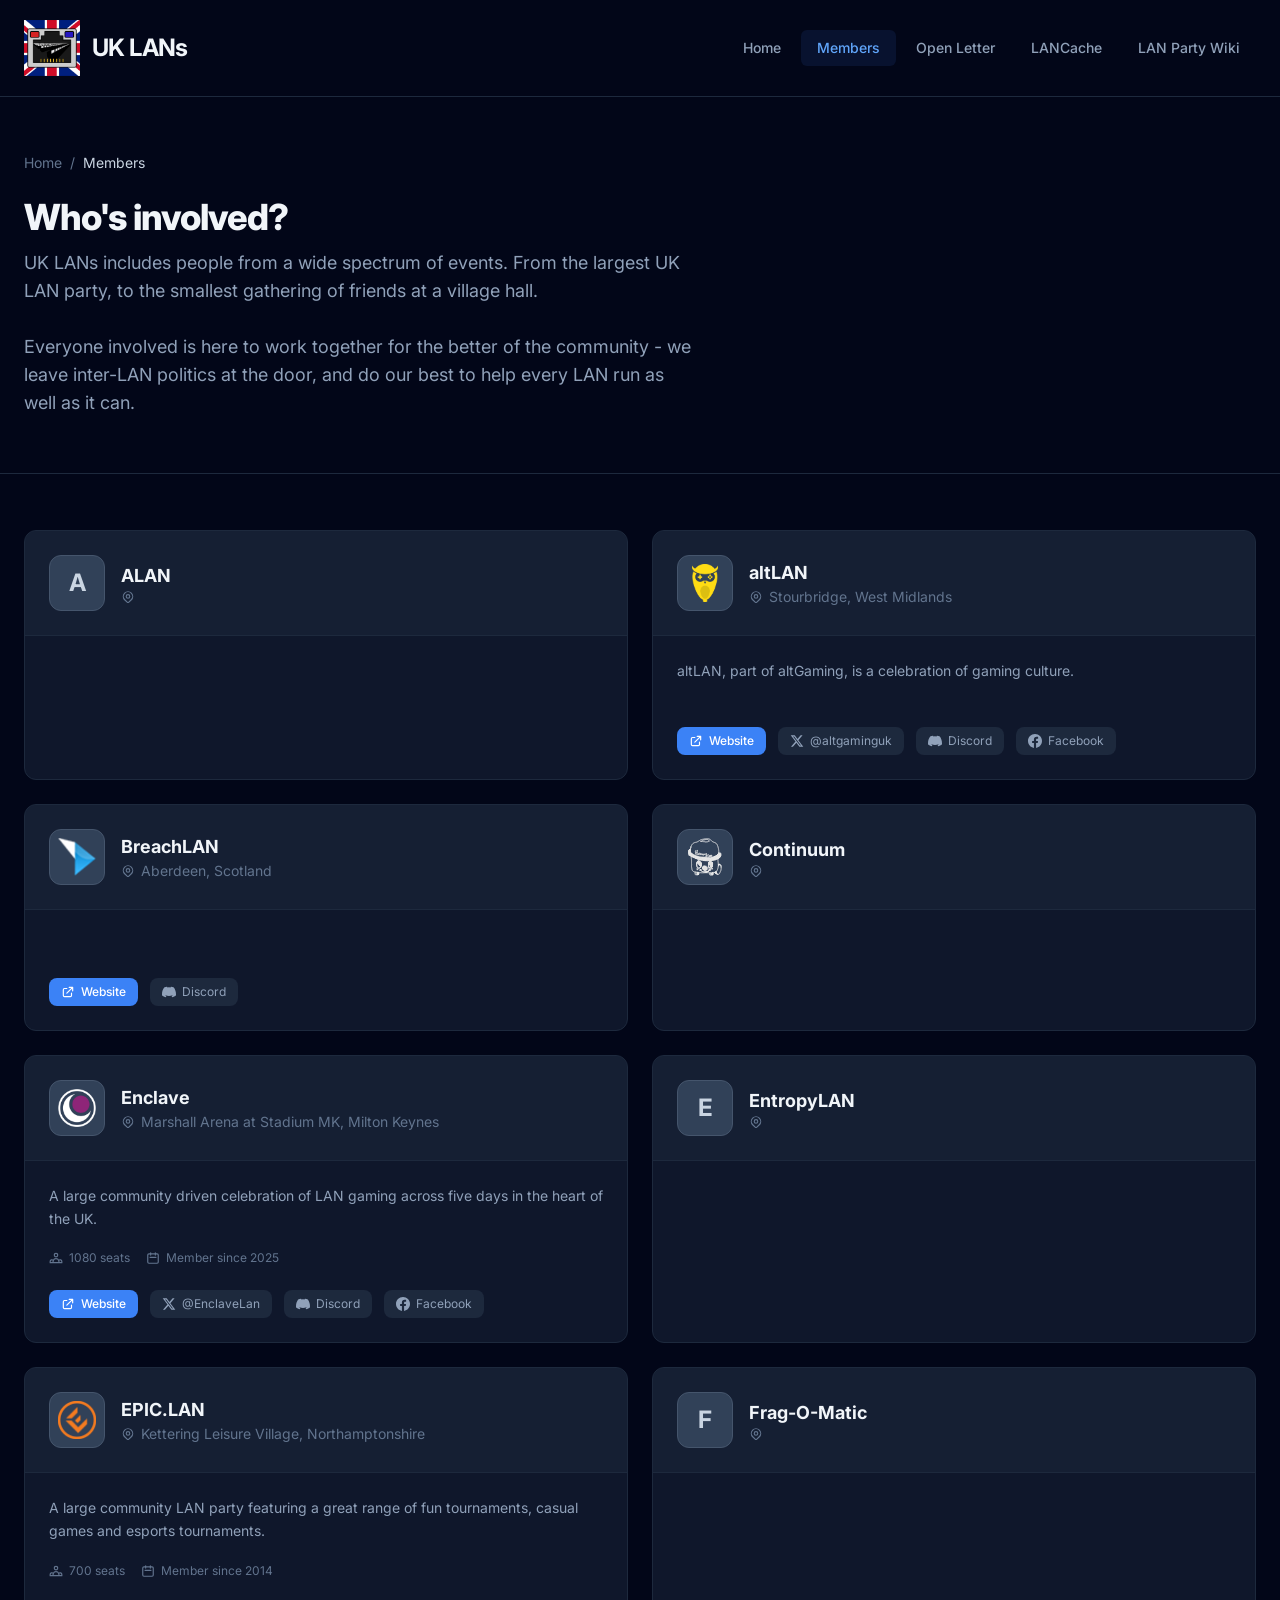
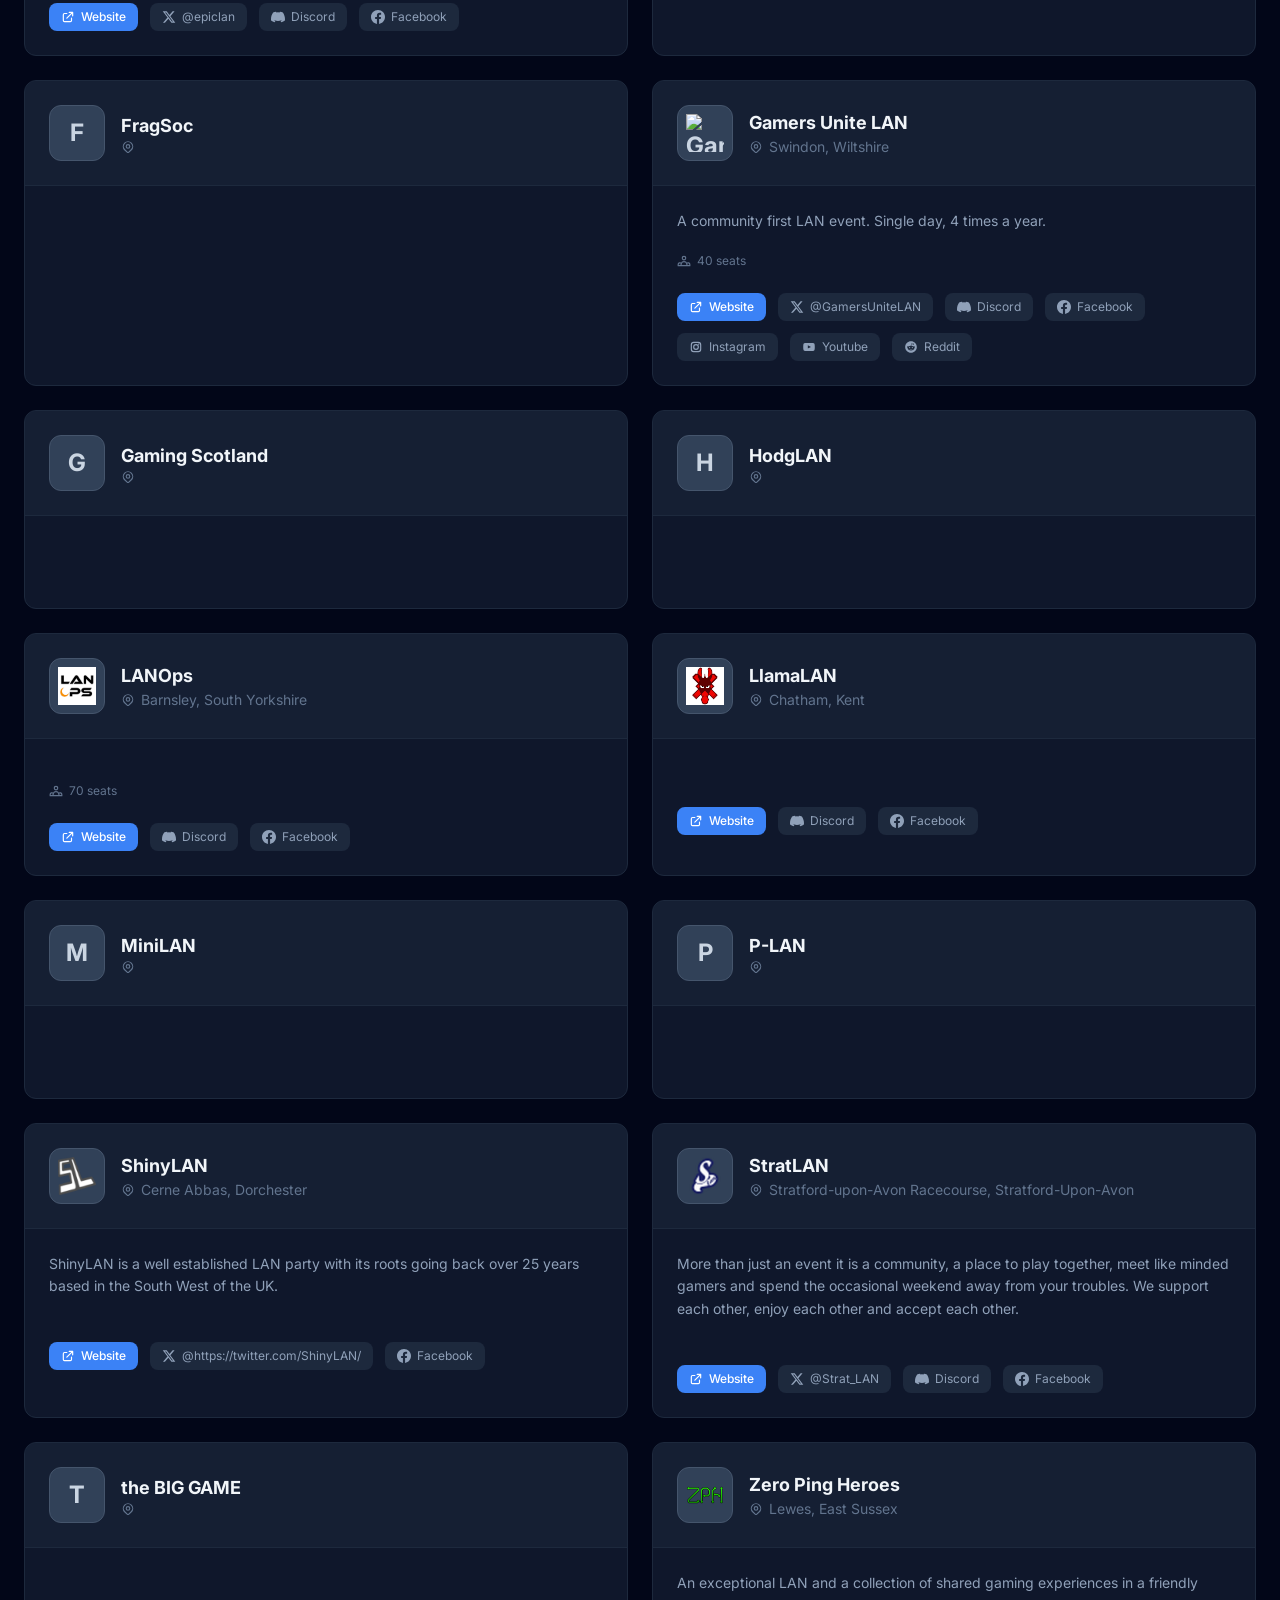
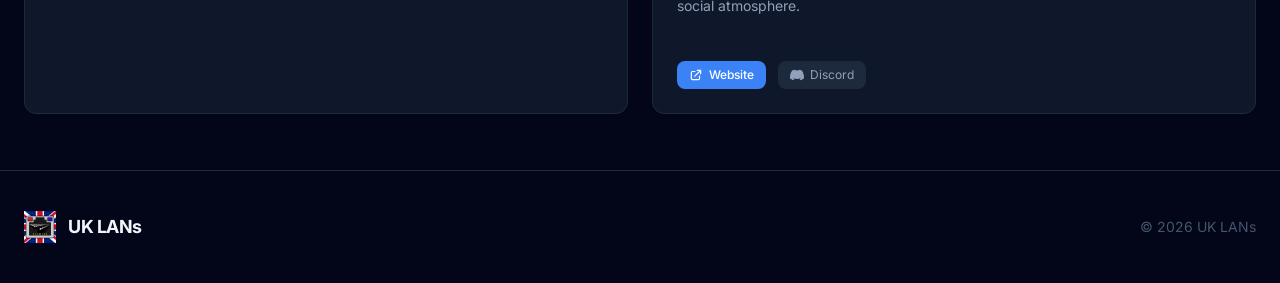
==== commit c1081d1e: "deploy: 7ee854de240a4e04aed02a2f962cd286001af31a" ====
--- a/members/index.html
+++ b/members/index.html
@@ -16,12 +16,12 @@
 <body class="min-h-screen flex flex-col ">
   <header class="bg-slate-950 border-b border-slate-800 sticky top-0 z-50" x-data>
   <nav class="container" aria-label="Main navigation">
-    <div class="flex items-center justify-between h-16">
+    <div class="flex items-center justify-between h-24">
 
       
       <a href="/" class="flex items-center gap-3 group">
-          <img src="/uklansflag.png" alt="" class="w-8 h-8" aria-hidden="true">
-        <span class="font-bold text-slate-100 text-lg tracking-tight">
+          <img src="/uklansflag2.png" alt="" class="w-14 h-14" aria-hidden="true">
+        <span class="font-bold text-slate-100 text-2xl tracking-tight">
           UK LANs
         </span>
       </a>
@@ -174,7 +174,7 @@
 
                 
                 <div class="flex flex-wrap items-center gap-3 pt-1">
-                                                                                        </div>
+                                                                                                                                              </div>
               </div>
 
             </div>
@@ -251,7 +251,7 @@
                       </svg>
                       Facebook
                     </a>
-                                  </div>
+                                                                                        </div>
               </div>
 
             </div>
@@ -306,7 +306,7 @@
                       </svg>
                       Discord
                     </a>
-                                                    </div>
+                                                                                                          </div>
               </div>
 
             </div>
@@ -339,7 +339,7 @@
 
                 
                 <div class="flex flex-wrap items-center gap-3 pt-1">
-                                                                                        </div>
+                                                                                                                                              </div>
               </div>
 
             </div>
@@ -428,7 +428,7 @@
                       </svg>
                       Facebook
                     </a>
-                                  </div>
+                                                                                        </div>
               </div>
 
             </div>
@@ -461,7 +461,7 @@
 
                 
                 <div class="flex flex-wrap items-center gap-3 pt-1">
-                                                                                        </div>
+                                                                                                                                              </div>
               </div>
 
             </div>
@@ -550,7 +550,7 @@
                       </svg>
                       Facebook
                     </a>
-                                  </div>
+                                                                                        </div>
               </div>
 
             </div>
@@ -583,7 +583,7 @@
 
                 
                 <div class="flex flex-wrap items-center gap-3 pt-1">
-                                                                                        </div>
+                                                                                                                                              </div>
               </div>
 
             </div>
@@ -616,16 +616,16 @@
 
                 
                 <div class="flex flex-wrap items-center gap-3 pt-1">
-                                                                                        </div>
-              </div>
-
-            </div>
-                      <div class="bg-slate-900 border border-slate-800 rounded-xl overflow-hidden">
-
-              
-              <div class="bg-slate-800/50 border-b border-slate-800 p-6 flex items-center gap-4">
-                <div class="w-14 h-14 bg-slate-700 border border-slate-600 rounded-xl flex items-center justify-center flex-shrink-0 text-slate-300 font-bold text-2xl overflow-hidden">
-                                      <img src="/gul.webp" alt="Gamers Unite LAN logo" class="w-full h-full object-contain p-2">
+                                                                                                                                              </div>
+              </div>
+
+            </div>
+                      <div class="bg-slate-900 border border-slate-800 rounded-xl overflow-hidden">
+
+              
+              <div class="bg-slate-800/50 border-b border-slate-800 p-6 flex items-center gap-4">
+                <div class="w-14 h-14 bg-slate-700 border border-slate-600 rounded-xl flex items-center justify-center flex-shrink-0 text-slate-300 font-bold text-2xl overflow-hidden">
+                                      <img src="/gul.png" alt="Gamers Unite LAN logo" class="w-full h-full object-contain p-2">
                                   </div>
                 <div class="min-w-0">
                   <h2 class="font-bold text-slate-100 text-lg truncate">Gamers Unite LAN</h2>
@@ -634,6 +634,125 @@
                       <path stroke-linecap="round" stroke-linejoin="round" d="M17.657 16.657L13.414 20.9a1.998 1.998 0 01-2.827 0l-4.244-4.243a8 8 0 1111.314 0z" />
                       <path stroke-linecap="round" stroke-linejoin="round" d="M15 11a3 3 0 11-6 0 3 3 0 016 0z" />
                     </svg>
+                    <span class="truncate">Swindon, Wiltshire</span>
+                  </div>
+                </div>
+              </div>
+
+              
+              <div class="p-6 space-y-5">
+                <p class="text-sm text-slate-400 leading-relaxed">A community first LAN event. Single day, 4 times a year.</p>
+
+                
+                <div class="flex items-center gap-4 text-xs text-slate-500">
+                                      <span class="flex items-center gap-1.5">
+                      <svg class="w-3.5 h-3.5" fill="none" viewBox="0 0 24 24" stroke="currentColor" stroke-width="2">
+                        <path stroke-linecap="round" stroke-linejoin="round" d="M17 20h5v-2a3 3 0 00-5.356-1.857M17 20H7m10 0v-2c0-.656-.126-1.283-.356-1.857M7 20H2v-2a3 3 0 015.356-1.857M7 20v-2c0-.656.126-1.283.356-1.857m0 0a5.002 5.002 0 019.288 0M15 7a3 3 0 11-6 0 3 3 0 016 0z" />
+                      </svg>
+                      40 seats
+                    </span>
+                                                    </div>
+
+                
+                <div class="flex flex-wrap items-center gap-3 pt-1">
+                                      <a
+                      href="https://www.gamersunitelan.com/"
+                      target="_blank"
+                      rel="noopener noreferrer"
+                      class="flex items-center gap-1.5 text-xs font-medium bg-brand-500 hover:bg-brand-600 text-white px-3 py-1.5 rounded-lg transition-colors"
+                    >
+                      <svg class="w-3.5 h-3.5" fill="none" viewBox="0 0 24 24" stroke="currentColor" stroke-width="2">
+                        <path stroke-linecap="round" stroke-linejoin="round" d="M10 6H6a2 2 0 00-2 2v10a2 2 0 002 2h10a2 2 0 002-2v-4M14 4h6m0 0v6m0-6L10 14" />
+                      </svg>
+                      Website
+                    </a>
+                                                        <a
+                      href="https://twitter.com/GamersUniteLAN"
+                      target="_blank"
+                      rel="noopener noreferrer"
+                      class="flex items-center gap-1.5 text-xs text-slate-400 hover:text-slate-200 bg-slate-800 hover:bg-slate-700 px-3 py-1.5 rounded-lg transition-colors"
+                    >
+                      <svg class="w-3.5 h-3.5" fill="currentColor" viewBox="0 0 24 24">
+                        <path d="M18.244 2.25h3.308l-7.227 8.26 8.502 11.24H16.17l-5.214-6.817L4.99 21.75H1.68l7.73-8.835L1.254 2.25H8.08l4.713 6.231zm-1.161 17.52h1.833L7.084 4.126H5.117z"/>
+                      </svg>
+                      @GamersUniteLAN
+                    </a>
+                                                        <a
+                      href="https://discord.gg/2akPpZD73v"
+                      target="_blank"
+                      rel="noopener noreferrer"
+                      class="flex items-center gap-1.5 text-xs text-slate-400 hover:text-slate-200 bg-slate-800 hover:bg-slate-700 px-3 py-1.5 rounded-lg transition-colors"
+                    >
+                      <svg class="w-3.5 h-3.5" fill="currentColor" viewBox="0 0 24 24">
+                        <path d="M20.317 4.37a19.791 19.791 0 00-4.885-1.515.074.074 0 00-.079.037c-.21.375-.444.864-.608 1.25a18.27 18.27 0 00-5.487 0 12.64 12.64 0 00-.617-1.25.077.077 0 00-.079-.037A19.736 19.736 0 003.677 4.37a.07.07 0 00-.032.027C.533 9.046-.32 13.58.099 18.057a.082.082 0 00.031.057 19.9 19.9 0 005.993 3.03.078.078 0 00.084-.028c.462-.63.874-1.295 1.226-1.994a.076.076 0 00-.041-.106 13.107 13.107 0 01-1.872-.892.077.077 0 01-.008-.128 10.2 10.2 0 00.372-.292.074.074 0 01.077-.01c3.928 1.793 8.18 1.793 12.062 0a.074.074 0 01.078.01c.12.098.246.198.373.292a.077.077 0 01-.006.127 12.299 12.299 0 01-1.873.892.077.077 0 00-.041.107c.36.698.772 1.362 1.225 1.993a.076.076 0 00.084.028 19.839 19.839 0 006.002-3.03.077.077 0 00.032-.054c.5-5.177-.838-9.674-3.549-13.66a.061.061 0 00-.031-.03z"/>
+                      </svg>
+                      Discord
+                    </a>
+                                                        <a
+                      href="https://facebook.com/Gamers-Unite-LAN"
+                      target="_blank"
+                      rel="noopener noreferrer"
+                      class="flex items-center gap-1.5 text-xs text-slate-400 hover:text-slate-200 bg-slate-800 hover:bg-slate-700 px-3 py-1.5 rounded-lg transition-colors"
+                    >
+                      <svg class="w-3.5 h-3.5" fill="currentColor" viewBox="0 0 24 24">
+                        <path d="M24 12.073c0-6.627-5.373-12-12-12s-12 5.373-12 12c0 5.99 4.388 10.954 10.125 11.854v-8.385H7.078v-3.47h3.047V9.43c0-3.007 1.792-4.669 4.533-4.669 1.312 0 2.686.235 2.686.235v2.953H15.83c-1.491 0-1.956.925-1.956 1.874v2.25h3.328l-.532 3.47h-2.796v8.385C19.612 23.027 24 18.062 24 12.073z"/>
+                      </svg>
+                      Facebook
+                    </a>
+                                                        <a
+                      href="https://instagram.com/gamersunitelan"
+                      target="_blank"
+                      rel="noopener noreferrer"
+                      class="flex items-center gap-1.5 text-xs text-slate-400 hover:text-slate-200 bg-slate-800 hover:bg-slate-700 px-3 py-1.5 rounded-lg transition-colors"
+                    >
+                      <svg class="w-3.5 h-3.5" fill="currentColor" viewBox="0 0 24 24">
+                        <path d="M3 8a5 5 0 0 1 5-5h8a5 5 0 0 1 5 5v8a5 5 0 0 1-5 5H8a5 5 0 0 1-5-5V8Zm5-3a3 3 0 0 0-3 3v8a3 3 0 0 0 3 3h8a3 3 0 0 0 3-3V8a3 3 0 0 0-3-3H8Zm7.597 2.214a1 1 0 0 1 1-1h.01a1 1 0 1 1 0 2h-.01a1 1 0 0 1-1-1ZM12 9a3 3 0 1 0 0 6 3 3 0 0 0 0-6Zm-5 3a5 5 0 1 1 10 0 5 5 0 0 1-10 0Z"/>
+                      </svg>
+                      Instagram
+                    </a>
+                                                        <a
+                      href="https://youtube.com/@GamersUnite923"
+                      target="_blank"
+                      rel="noopener noreferrer"
+                      class="flex items-center gap-1.5 text-xs text-slate-400 hover:text-slate-200 bg-slate-800 hover:bg-slate-700 px-3 py-1.5 rounded-lg transition-colors"
+                    >
+                      <svg class="w-3.5 h-3.5" fill="currentColor" viewBox="0 0 24 24">
+                        <path d="M21.7 8.037a4.26 4.26 0 0 0-.789-1.964 2.84 2.84 0 0 0-1.984-.839c-2.767-.2-6.926-.2-6.926-.2s-4.157 0-6.928.2a2.836 2.836 0 0 0-1.983.839 4.225 4.225 0 0 0-.79 1.965 30.146 30.146 0 0 0-.2 3.206v1.5a30.12 30.12 0 0 0 .2 3.206c.094.712.364 1.39.784 1.972.604.536 1.38.837 2.187.848 1.583.151 6.731.2 6.731.2s4.161 0 6.928-.2a2.844 2.844 0 0 0 1.985-.84 4.27 4.27 0 0 0 .787-1.965 30.12 30.12 0 0 0 .2-3.206v-1.516a30.672 30.672 0 0 0-.202-3.206Zm-11.692 6.554v-5.62l5.4 2.819-5.4 2.801Z"/>
+                      </svg>
+                      Youtube
+                    </a>
+                                                        <a
+                      href="https://reddit.com/r/GamersUniteLAN"
+                      target="_blank"
+                      rel="noopener noreferrer"
+                      class="flex items-center gap-1.5 text-xs text-slate-400 hover:text-slate-200 bg-slate-800 hover:bg-slate-700 px-3 py-1.5 rounded-lg transition-colors"
+                    >
+                      <svg class="w-3.5 h-3.5" fill="currentColor" viewBox="0 0 24 24">
+                        <path d="M12.008 16.521a3.84 3.84 0 0 0 2.47-.77v.04a.281.281 0 0 0 .005-.396.281.281 0 0 0-.395-.005 3.291 3.291 0 0 1-2.09.61 3.266 3.266 0 0 1-2.081-.63.27.27 0 0 0-.38.381 3.84 3.84 0 0 0 2.47.77Z"/>
+                        <path fill-rule="evenodd" d="M22 12c0 5.523-4.477 10-10 10S2 17.523 2 12 6.477 2 12 2s10 4.477 10 10Zm-4.845-1.407A1.463 1.463 0 0 1 18.67 12a1.46 1.46 0 0 1-.808 1.33c.01.146.01.293 0 .44 0 2.242-2.61 4.061-5.829 4.061s-5.83-1.821-5.83-4.061a3.25 3.25 0 0 1 0-.44 1.458 1.458 0 0 1-.457-2.327 1.458 1.458 0 0 1 2.063-.064 7.163 7.163 0 0 1 3.9-1.23l.738-3.47v-.006a.31.31 0 0 1 .37-.236l2.452.49a1 1 0 1 1-.132.611l-2.14-.45-.649 3.12a7.11 7.11 0 0 1 3.85 1.23c.259-.246.6-.393.957-.405Z" clip-rule="evenodd"/>
+                        <path d="M15.305 13a1 1 0 1 1-2 0 1 1 0 0 1 2 0Zm-4.625 0a1 1 0 1 1-2 0 1 1 0 0 1 2 0Z"/>
+                      </svg>
+
+                      Reddit
+                    </a>
+                                  </div>
+              </div>
+
+            </div>
+                      <div class="bg-slate-900 border border-slate-800 rounded-xl overflow-hidden">
+
+              
+              <div class="bg-slate-800/50 border-b border-slate-800 p-6 flex items-center gap-4">
+                <div class="w-14 h-14 bg-slate-700 border border-slate-600 rounded-xl flex items-center justify-center flex-shrink-0 text-slate-300 font-bold text-2xl overflow-hidden">
+                                      G
+                                  </div>
+                <div class="min-w-0">
+                  <h2 class="font-bold text-slate-100 text-lg truncate">Gaming Scotland</h2>
+                  <div class="flex items-center gap-1.5 text-sm text-slate-500">
+                    <svg class="w-3.5 h-3.5 flex-shrink-0" fill="none" viewBox="0 0 24 24" stroke="currentColor" stroke-width="2">
+                      <path stroke-linecap="round" stroke-linejoin="round" d="M17.657 16.657L13.414 20.9a1.998 1.998 0 01-2.827 0l-4.244-4.243a8 8 0 1111.314 0z" />
+                      <path stroke-linecap="round" stroke-linejoin="round" d="M15 11a3 3 0 11-6 0 3 3 0 016 0z" />
+                    </svg>
                     <span class="truncate"></span>
                   </div>
                 </div>
@@ -649,19 +768,19 @@
 
                 
                 <div class="flex flex-wrap items-center gap-3 pt-1">
-                                                                                        </div>
-              </div>
-
-            </div>
-                      <div class="bg-slate-900 border border-slate-800 rounded-xl overflow-hidden">
-
-              
-              <div class="bg-slate-800/50 border-b border-slate-800 p-6 flex items-center gap-4">
-                <div class="w-14 h-14 bg-slate-700 border border-slate-600 rounded-xl flex items-center justify-center flex-shrink-0 text-slate-300 font-bold text-2xl overflow-hidden">
-                                      G
-                                  </div>
-                <div class="min-w-0">
-                  <h2 class="font-bold text-slate-100 text-lg truncate">Gaming Scotland</h2>
+                                                                                                                                              </div>
+              </div>
+
+            </div>
+                      <div class="bg-slate-900 border border-slate-800 rounded-xl overflow-hidden">
+
+              
+              <div class="bg-slate-800/50 border-b border-slate-800 p-6 flex items-center gap-4">
+                <div class="w-14 h-14 bg-slate-700 border border-slate-600 rounded-xl flex items-center justify-center flex-shrink-0 text-slate-300 font-bold text-2xl overflow-hidden">
+                                      H
+                                  </div>
+                <div class="min-w-0">
+                  <h2 class="font-bold text-slate-100 text-lg truncate">HodgLAN</h2>
                   <div class="flex items-center gap-1.5 text-sm text-slate-500">
                     <svg class="w-3.5 h-3.5 flex-shrink-0" fill="none" viewBox="0 0 24 24" stroke="currentColor" stroke-width="2">
                       <path stroke-linecap="round" stroke-linejoin="round" d="M17.657 16.657L13.414 20.9a1.998 1.998 0 01-2.827 0l-4.244-4.243a8 8 0 1111.314 0z" />
@@ -682,40 +801,7 @@
 
                 
                 <div class="flex flex-wrap items-center gap-3 pt-1">
-                                                                                        </div>
-              </div>
-
-            </div>
-                      <div class="bg-slate-900 border border-slate-800 rounded-xl overflow-hidden">
-
-              
-              <div class="bg-slate-800/50 border-b border-slate-800 p-6 flex items-center gap-4">
-                <div class="w-14 h-14 bg-slate-700 border border-slate-600 rounded-xl flex items-center justify-center flex-shrink-0 text-slate-300 font-bold text-2xl overflow-hidden">
-                                      H
-                                  </div>
-                <div class="min-w-0">
-                  <h2 class="font-bold text-slate-100 text-lg truncate">HodgLAN</h2>
-                  <div class="flex items-center gap-1.5 text-sm text-slate-500">
-                    <svg class="w-3.5 h-3.5 flex-shrink-0" fill="none" viewBox="0 0 24 24" stroke="currentColor" stroke-width="2">
-                      <path stroke-linecap="round" stroke-linejoin="round" d="M17.657 16.657L13.414 20.9a1.998 1.998 0 01-2.827 0l-4.244-4.243a8 8 0 1111.314 0z" />
-                      <path stroke-linecap="round" stroke-linejoin="round" d="M15 11a3 3 0 11-6 0 3 3 0 016 0z" />
-                    </svg>
-                    <span class="truncate"></span>
-                  </div>
-                </div>
-              </div>
-
-              
-              <div class="p-6 space-y-5">
-                <p class="text-sm text-slate-400 leading-relaxed"></p>
-
-                
-                <div class="flex items-center gap-4 text-xs text-slate-500">
-                                                    </div>
-
-                
-                <div class="flex flex-wrap items-center gap-3 pt-1">
-                                                                                        </div>
+                                                                                                                                              </div>
               </div>
 
             </div>
@@ -787,7 +873,7 @@
                       </svg>
                       Facebook
                     </a>
-                                  </div>
+                                                                                        </div>
               </div>
 
             </div>
@@ -853,7 +939,7 @@
                       </svg>
                       Facebook
                     </a>
-                                  </div>
+                                                                                        </div>
               </div>
 
             </div>
@@ -886,7 +972,7 @@
 
                 
                 <div class="flex flex-wrap items-center gap-3 pt-1">
-                                                                                        </div>
+                                                                                                                                              </div>
               </div>
 
             </div>
@@ -919,16 +1005,16 @@
 
                 
                 <div class="flex flex-wrap items-center gap-3 pt-1">
-                                                                                        </div>
-              </div>
-
-            </div>
-                      <div class="bg-slate-900 border border-slate-800 rounded-xl overflow-hidden">
-
-              
-              <div class="bg-slate-800/50 border-b border-slate-800 p-6 flex items-center gap-4">
-                <div class="w-14 h-14 bg-slate-700 border border-slate-600 rounded-xl flex items-center justify-center flex-shrink-0 text-slate-300 font-bold text-2xl overflow-hidden">
-                                      S
+                                                                                                                                              </div>
+              </div>
+
+            </div>
+                      <div class="bg-slate-900 border border-slate-800 rounded-xl overflow-hidden">
+
+              
+              <div class="bg-slate-800/50 border-b border-slate-800 p-6 flex items-center gap-4">
+                <div class="w-14 h-14 bg-slate-700 border border-slate-600 rounded-xl flex items-center justify-center flex-shrink-0 text-slate-300 font-bold text-2xl overflow-hidden">
+                                      <img src="/shinylan.ico" alt="ShinyLAN logo" class="w-full h-full object-contain p-2">
                                   </div>
                 <div class="min-w-0">
                   <h2 class="font-bold text-slate-100 text-lg truncate">ShinyLAN</h2>
@@ -937,21 +1023,54 @@
                       <path stroke-linecap="round" stroke-linejoin="round" d="M17.657 16.657L13.414 20.9a1.998 1.998 0 01-2.827 0l-4.244-4.243a8 8 0 1111.314 0z" />
                       <path stroke-linecap="round" stroke-linejoin="round" d="M15 11a3 3 0 11-6 0 3 3 0 016 0z" />
                     </svg>
-                    <span class="truncate"></span>
-                  </div>
-                </div>
-              </div>
-
-              
-              <div class="p-6 space-y-5">
-                <p class="text-sm text-slate-400 leading-relaxed"></p>
-
-                
-                <div class="flex items-center gap-4 text-xs text-slate-500">
-                                                    </div>
-
-                
-                <div class="flex flex-wrap items-center gap-3 pt-1">
+                    <span class="truncate">Cerne Abbas, Dorchester</span>
+                  </div>
+                </div>
+              </div>
+
+              
+              <div class="p-6 space-y-5">
+                <p class="text-sm text-slate-400 leading-relaxed">ShinyLAN is a well established LAN party with its roots going back over 25 years based in the South West of the UK.</p>
+
+                
+                <div class="flex items-center gap-4 text-xs text-slate-500">
+                                                    </div>
+
+                
+                <div class="flex flex-wrap items-center gap-3 pt-1">
+                                      <a
+                      href="http://www.shinylan.co.uk/"
+                      target="_blank"
+                      rel="noopener noreferrer"
+                      class="flex items-center gap-1.5 text-xs font-medium bg-brand-500 hover:bg-brand-600 text-white px-3 py-1.5 rounded-lg transition-colors"
+                    >
+                      <svg class="w-3.5 h-3.5" fill="none" viewBox="0 0 24 24" stroke="currentColor" stroke-width="2">
+                        <path stroke-linecap="round" stroke-linejoin="round" d="M10 6H6a2 2 0 00-2 2v10a2 2 0 002 2h10a2 2 0 002-2v-4M14 4h6m0 0v6m0-6L10 14" />
+                      </svg>
+                      Website
+                    </a>
+                                                        <a
+                      href="https://twitter.com/https://twitter.com/ShinyLAN/"
+                      target="_blank"
+                      rel="noopener noreferrer"
+                      class="flex items-center gap-1.5 text-xs text-slate-400 hover:text-slate-200 bg-slate-800 hover:bg-slate-700 px-3 py-1.5 rounded-lg transition-colors"
+                    >
+                      <svg class="w-3.5 h-3.5" fill="currentColor" viewBox="0 0 24 24">
+                        <path d="M18.244 2.25h3.308l-7.227 8.26 8.502 11.24H16.17l-5.214-6.817L4.99 21.75H1.68l7.73-8.835L1.254 2.25H8.08l4.713 6.231zm-1.161 17.52h1.833L7.084 4.126H5.117z"/>
+                      </svg>
+                      @https://twitter.com/ShinyLAN/
+                    </a>
+                                                                          <a
+                      href="https://facebook.com/https://www.facebook.com/shinylanuk/"
+                      target="_blank"
+                      rel="noopener noreferrer"
+                      class="flex items-center gap-1.5 text-xs text-slate-400 hover:text-slate-200 bg-slate-800 hover:bg-slate-700 px-3 py-1.5 rounded-lg transition-colors"
+                    >
+                      <svg class="w-3.5 h-3.5" fill="currentColor" viewBox="0 0 24 24">
+                        <path d="M24 12.073c0-6.627-5.373-12-12-12s-12 5.373-12 12c0 5.99 4.388 10.954 10.125 11.854v-8.385H7.078v-3.47h3.047V9.43c0-3.007 1.792-4.669 4.533-4.669 1.312 0 2.686.235 2.686.235v2.953H15.83c-1.491 0-1.956.925-1.956 1.874v2.25h3.328l-.532 3.47h-2.796v8.385C19.612 23.027 24 18.062 24 12.073z"/>
+                      </svg>
+                      Facebook
+                    </a>
                                                                                         </div>
               </div>
 
@@ -1029,7 +1148,7 @@
                       </svg>
                       Facebook
                     </a>
-                                  </div>
+                                                                                        </div>
               </div>
 
             </div>
@@ -1062,7 +1181,7 @@
 
                 
                 <div class="flex flex-wrap items-center gap-3 pt-1">
-                                                                                        </div>
+                                                                                                                                              </div>
               </div>
 
             </div>
@@ -1117,7 +1236,7 @@
                       </svg>
                       Discord
                     </a>
-                                                    </div>
+                                                                                                          </div>
               </div>
 
             </div>
@@ -1132,7 +1251,7 @@
 
       
       <a href="/" class="flex items-center gap-3 group">
-          <img src="/uklansflag.png" alt="" class="w-8 h-8" aria-hidden="true">
+          <img src="/uklansflag2.png" alt="" class="w-8 h-8" aria-hidden="true">
         <span class="font-bold text-slate-100 text-lg tracking-tight">
           UK LANs
         </span>
--- a/assets/app.css
+++ b/assets/app.css
@@ -1 +1 @@
-@layer properties{@supports (((-webkit-hyphens:none)) and (not (margin-trim:inline))) or ((-moz-orient:inline) and (not (color:rgb(from red r g b)))){*,:before,:after,::backdrop{--tw-space-y-reverse:0;--tw-border-style:solid;--tw-gradient-position:initial;--tw-gradient-from:#0000;--tw-gradient-via:#0000;--tw-gradient-to:#0000;--tw-gradient-stops:initial;--tw-gradient-via-stops:initial;--tw-gradient-from-position:0%;--tw-gradient-via-position:50%;--tw-gradient-to-position:100%;--tw-leading:initial;--tw-font-weight:initial;--tw-tracking:initial;--tw-blur:initial;--tw-brightness:initial;--tw-contrast:initial;--tw-grayscale:initial;--tw-hue-rotate:initial;--tw-invert:initial;--tw-opacity:initial;--tw-saturate:initial;--tw-sepia:initial;--tw-drop-shadow:initial;--tw-drop-shadow-color:initial;--tw-drop-shadow-alpha:100%;--tw-drop-shadow-size:initial}}}@layer theme{:root,:host{--font-sans:"Inter",ui-sans-serif,system-ui,sans-serif;--font-mono:ui-monospace,SFMono-Regular,Menlo,Monaco,Consolas,"Liberation Mono","Courier New",monospace;--color-slate-100:oklch(96.8% .007 247.896);--color-slate-200:oklch(92.9% .013 255.508);--color-slate-300:oklch(86.9% .022 252.894);--color-slate-400:oklch(70.4% .04 256.788);--color-slate-500:oklch(55.4% .046 257.417);--color-slate-600:oklch(44.6% .043 257.281);--color-slate-700:oklch(37.2% .044 257.287);--color-slate-800:oklch(27.9% .041 260.031);--color-slate-900:oklch(20.8% .042 265.755);--color-slate-950:oklch(12.9% .042 264.695);--color-white:#fff;--spacing:.25rem;--container-2xl:42rem;--container-3xl:48rem;--text-xs:.75rem;--text-xs--line-height:calc(1/.75);--text-sm:.875rem;--text-sm--line-height:calc(1.25/.875);--text-lg:1.125rem;--text-lg--line-height:calc(1.75/1.125);--text-xl:1.25rem;--text-xl--line-height:calc(1.75/1.25);--text-2xl:1.5rem;--text-2xl--line-height:calc(2/1.5);--text-3xl:1.875rem;--text-3xl--line-height: 1.2 ;--text-4xl:2.25rem;--text-4xl--line-height:calc(2.5/2.25);--text-5xl:3rem;--text-5xl--line-height:1;--text-6xl:3.75rem;--text-6xl--line-height:1;--text-8xl:6rem;--text-8xl--line-height:1;--font-weight-medium:500;--font-weight-semibold:600;--font-weight-bold:700;--font-weight-extrabold:800;--tracking-tight:-.025em;--leading-relaxed:1.625;--radius-md:.375rem;--radius-lg:.5rem;--radius-xl:.75rem;--drop-shadow-lg:0 4px 4px #00000026;--default-transition-duration:.15s;--default-transition-timing-function:cubic-bezier(.4,0,.2,1);--default-font-family:var(--font-sans);--default-mono-font-family:var(--font-mono);--color-brand-300:#93c5fd;--color-brand-400:#60a5fa;--color-brand-500:#3b82f6;--color-brand-600:#2563eb}}@layer base{*,:after,:before,::backdrop{box-sizing:border-box;border:0 solid;margin:0;padding:0}::file-selector-button{box-sizing:border-box;border:0 solid;margin:0;padding:0}html,:host{-webkit-text-size-adjust:100%;tab-size:4;line-height:1.5;font-family:var(--default-font-family,ui-sans-serif,system-ui,sans-serif,"Apple Color Emoji","Segoe UI Emoji","Segoe UI Symbol","Noto Color Emoji");font-feature-settings:var(--default-font-feature-settings,normal);font-variation-settings:var(--default-font-variation-settings,normal);-webkit-tap-highlight-color:transparent}hr{height:0;color:inherit;border-top-width:1px}abbr:where([title]){-webkit-text-decoration:underline dotted;text-decoration:underline dotted}h1,h2,h3,h4,h5,h6{font-size:inherit;font-weight:inherit}a{color:inherit;-webkit-text-decoration:inherit;text-decoration:inherit}b,strong{font-weight:bolder}code,kbd,samp,pre{font-family:var(--default-mono-font-family,ui-monospace,SFMono-Regular,Menlo,Monaco,Consolas,"Liberation Mono","Courier New",monospace);font-feature-settings:var(--default-mono-font-feature-settings,normal);font-variation-settings:var(--default-mono-font-variation-settings,normal);font-size:1em}small{font-size:80%}sub,sup{vertical-align:baseline;font-size:75%;line-height:0;position:relative}sub{bottom:-.25em}sup{top:-.5em}table{text-indent:0;border-color:inherit;border-collapse:collapse}:-moz-focusring{outline:auto}progress{vertical-align:baseline}summary{display:list-item}ol,ul,menu{list-style:none}img,svg,video,canvas,audio,iframe,embed,object{vertical-align:middle;display:block}img,video{max-width:100%;height:auto}button,input,select,optgroup,textarea{font:inherit;font-feature-settings:inherit;font-variation-settings:inherit;letter-spacing:inherit;color:inherit;opacity:1;background-color:#0000;border-radius:0}::file-selector-button{font:inherit;font-feature-settings:inherit;font-variation-settings:inherit;letter-spacing:inherit;color:inherit;opacity:1;background-color:#0000;border-radius:0}:where(select:is([multiple],[size])) optgroup{font-weight:bolder}:where(select:is([multiple],[size])) optgroup option{padding-inline-start:20px}::file-selector-button{margin-inline-end:4px}::placeholder{opacity:1}@supports (not ((-webkit-appearance:-apple-pay-button))) or (contain-intrinsic-size:1px){::placeholder{color:currentColor}@supports (color:color-mix(in lab,red,red)){::placeholder{color:color-mix(in oklab,currentcolor 50%,transparent)}}}textarea{resize:vertical}::-webkit-search-decoration{-webkit-appearance:none}::-webkit-date-and-time-value{min-height:1lh;text-align:inherit}::-webkit-datetime-edit{padding-block:0}::-webkit-datetime-edit-year-field{padding-block:0}::-webkit-datetime-edit-month-field{padding-block:0}::-webkit-datetime-edit-day-field{padding-block:0}::-webkit-datetime-edit-hour-field{padding-block:0}::-webkit-datetime-edit-minute-field{padding-block:0}::-webkit-datetime-edit-second-field{padding-block:0}::-webkit-datetime-edit-millisecond-field{padding-block:0}::-webkit-datetime-edit-meridiem-field{padding-block:0}::-webkit-calendar-picker-indicator{line-height:1}:-moz-ui-invalid{box-shadow:none}button,input:where([type=button],[type=reset],[type=submit]){appearance:button}::file-selector-button{appearance:button}::-webkit-inner-spin-button{height:auto}::-webkit-outer-spin-button{height:auto}[hidden]:where(:not([hidden=until-found])){display:none!important}*,:after,:before,::backdrop{border-color:#1e293b}::file-selector-button{border-color:#1e293b}html{background-color:var(--color-slate-950);font-family:var(--font-sans);color:var(--color-slate-100);-webkit-font-smoothing:antialiased;-moz-osx-font-smoothing:grayscale}[x-cloak]{display:none}body{background-color:var(--color-slate-950)}[type=text],input:where(:not([type])),[type=email],[type=url],[type=password],[type=number],[type=date],[type=datetime-local],[type=month],[type=search],[type=tel],[type=time],[type=week],[multiple],textarea,select{appearance:none;--tw-shadow:0 0 #0000;background-color:#fff;border-width:1px;border-color:#6a7282;border-radius:0;padding:.5rem .75rem;font-size:1rem;line-height:1.5rem}:is([type=text],input:where(:not([type])),[type=email],[type=url],[type=password],[type=number],[type=date],[type=datetime-local],[type=month],[type=search],[type=tel],[type=time],[type=week],[multiple],textarea,select):focus{outline-offset:2px;--tw-ring-inset:var(--tw-empty, );--tw-ring-offset-width:0px;--tw-ring-offset-color:#fff;--tw-ring-color:oklch(54.6% .245 262.881);--tw-ring-offset-shadow:var(--tw-ring-inset)0 0 0 var(--tw-ring-offset-width)var(--tw-ring-offset-color);--tw-ring-shadow:var(--tw-ring-inset)0 0 0 calc(1px + var(--tw-ring-offset-width))var(--tw-ring-color);box-shadow:var(--tw-ring-offset-shadow),var(--tw-ring-shadow),var(--tw-shadow);border-color:#155dfc;outline:2px solid #0000}input::placeholder,textarea::placeholder{color:#6a7282;opacity:1}::-webkit-datetime-edit-fields-wrapper{padding:0}::-webkit-date-and-time-value{min-height:1.5em}::-webkit-date-and-time-value{text-align:inherit}::-webkit-datetime-edit{display:inline-flex}::-webkit-datetime-edit{padding-top:0;padding-bottom:0}::-webkit-datetime-edit-year-field{padding-top:0;padding-bottom:0}::-webkit-datetime-edit-month-field{padding-top:0;padding-bottom:0}::-webkit-datetime-edit-day-field{padding-top:0;padding-bottom:0}::-webkit-datetime-edit-hour-field{padding-top:0;padding-bottom:0}::-webkit-datetime-edit-minute-field{padding-top:0;padding-bottom:0}::-webkit-datetime-edit-second-field{padding-top:0;padding-bottom:0}::-webkit-datetime-edit-millisecond-field{padding-top:0;padding-bottom:0}::-webkit-datetime-edit-meridiem-field{padding-top:0;padding-bottom:0}select{-webkit-print-color-adjust:exact;print-color-adjust:exact;background-image:url("data:image/svg+xml,%3csvg xmlns='http://www.w3.org/2000/svg' fill='none' viewBox='0 0 20 20'%3e%3cpath stroke='oklch(55.1%25 0.027 264.364)' stroke-linecap='round' stroke-linejoin='round' stroke-width='1.5' d='M6 8l4 4 4-4'/%3e%3c/svg%3e");background-position:right .5rem center;background-repeat:no-repeat;background-size:1.5em 1.5em;padding-right:2.5rem}[multiple],[size]:where(select:not([size="1"])){background-image:initial;background-position:initial;background-repeat:unset;background-size:initial;-webkit-print-color-adjust:unset;print-color-adjust:unset;padding-right:.75rem}[type=checkbox],[type=radio]{appearance:none;-webkit-print-color-adjust:exact;print-color-adjust:exact;vertical-align:middle;-webkit-user-select:none;user-select:none;color:#155dfc;--tw-shadow:0 0 #0000;background-color:#fff;background-origin:border-box;border-width:1px;border-color:#6a7282;flex-shrink:0;width:1rem;height:1rem;padding:0;display:inline-block}[type=checkbox]{border-radius:0}[type=radio]{border-radius:100%}[type=checkbox]:focus,[type=radio]:focus{outline-offset:2px;--tw-ring-inset:var(--tw-empty, );--tw-ring-offset-width:2px;--tw-ring-offset-color:#fff;--tw-ring-color:oklch(54.6% .245 262.881);--tw-ring-offset-shadow:var(--tw-ring-inset)0 0 0 var(--tw-ring-offset-width)var(--tw-ring-offset-color);--tw-ring-shadow:var(--tw-ring-inset)0 0 0 calc(2px + var(--tw-ring-offset-width))var(--tw-ring-color);box-shadow:var(--tw-ring-offset-shadow),var(--tw-ring-shadow),var(--tw-shadow);outline:2px solid #0000}[type=checkbox]:checked,[type=radio]:checked{background-color:currentColor;background-position:50%;background-repeat:no-repeat;background-size:100% 100%;border-color:#0000}[type=checkbox]:checked{background-image:url("data:image/svg+xml,%3csvg viewBox='0 0 16 16' fill='white' xmlns='http://www.w3.org/2000/svg'%3e%3cpath d='M12.207 4.793a1 1 0 010 1.414l-5 5a1 1 0 01-1.414 0l-2-2a1 1 0 011.414-1.414L6.5 9.086l4.293-4.293a1 1 0 011.414 0z'/%3e%3c/svg%3e")}@media(forced-colors:active){[type=checkbox]:checked{appearance:auto}}[type=radio]:checked{background-image:url("data:image/svg+xml,%3csvg viewBox='0 0 16 16' fill='white' xmlns='http://www.w3.org/2000/svg'%3e%3ccircle cx='8' cy='8' r='3'/%3e%3c/svg%3e")}@media(forced-colors:active){[type=radio]:checked{appearance:auto}}[type=checkbox]:checked:hover,[type=checkbox]:checked:focus,[type=radio]:checked:hover,[type=radio]:checked:focus{background-color:currentColor;border-color:#0000}[type=checkbox]:indeterminate{background-color:currentColor;background-image:url("data:image/svg+xml,%3csvg xmlns='http://www.w3.org/2000/svg' fill='none' viewBox='0 0 16 16'%3e%3cpath stroke='white' stroke-linecap='round' stroke-linejoin='round' stroke-width='2' d='M4 8h8'/%3e%3c/svg%3e");background-position:50%;background-repeat:no-repeat;background-size:100% 100%;border-color:#0000}@media(forced-colors:active){[type=checkbox]:indeterminate{appearance:auto}}[type=checkbox]:indeterminate:hover,[type=checkbox]:indeterminate:focus{background-color:currentColor;border-color:#0000}[type=file]{background:unset;border-color:inherit;font-size:unset;line-height:inherit;border-width:0;border-radius:0;padding:0}[type=file]:focus{outline:1px solid buttontext;outline:1px auto -webkit-focus-ring-color}}@layer components;@layer utilities{.absolute{position:absolute}.relative{position:relative}.sticky{position:sticky}.inset-0{inset:calc(var(--spacing)*0)}.top-0{top:calc(var(--spacing)*0)}.z-50{z-index:50}.container{width:100%}@media(min-width:40rem){.container{max-width:40rem}}@media(min-width:48rem){.container{max-width:48rem}}@media(min-width:64rem){.container{max-width:64rem}}@media(min-width:80rem){.container{max-width:80rem}}@media(min-width:96rem){.container{max-width:96rem}}.container{max-width:1280px;margin-inline:auto;padding-inline:1.5rem}.mx-auto{margin-inline:auto}.prose{color:var(--tw-prose-body);max-width:65ch}.prose :where(p):not(:where([class~=not-prose],[class~=not-prose] *)){margin-top:1.25em;margin-bottom:1.25em}.prose :where([class~=lead]):not(:where([class~=not-prose],[class~=not-prose] *)){color:var(--tw-prose-lead);margin-top:1.2em;margin-bottom:1.2em;font-size:1.25em;line-height:1.6}.prose :where(a):not(:where([class~=not-prose],[class~=not-prose] *)){color:var(--tw-prose-links);font-weight:500;text-decoration:underline}.prose :where(strong):not(:where([class~=not-prose],[class~=not-prose] *)){color:var(--tw-prose-bold);font-weight:600}.prose :where(a strong):not(:where([class~=not-prose],[class~=not-prose] *)),.prose :where(blockquote strong):not(:where([class~=not-prose],[class~=not-prose] *)),.prose :where(thead th strong):not(:where([class~=not-prose],[class~=not-prose] *)){color:inherit}.prose :where(ol):not(:where([class~=not-prose],[class~=not-prose] *)){margin-top:1.25em;margin-bottom:1.25em;padding-inline-start:1.625em;list-style-type:decimal}.prose :where(ol[type=A]):not(:where([class~=not-prose],[class~=not-prose] *)){list-style-type:upper-alpha}.prose :where(ol[type=a]):not(:where([class~=not-prose],[class~=not-prose] *)){list-style-type:lower-alpha}.prose :where(ol[type=A s]):not(:where([class~=not-prose],[class~=not-prose] *)){list-style-type:upper-alpha}.prose :where(ol[type=a s]):not(:where([class~=not-prose],[class~=not-prose] *)){list-style-type:lower-alpha}.prose :where(ol[type=I]):not(:where([class~=not-prose],[class~=not-prose] *)){list-style-type:upper-roman}.prose :where(ol[type=i]):not(:where([class~=not-prose],[class~=not-prose] *)){list-style-type:lower-roman}.prose :where(ol[type=I s]):not(:where([class~=not-prose],[class~=not-prose] *)){list-style-type:upper-roman}.prose :where(ol[type=i s]):not(:where([class~=not-prose],[class~=not-prose] *)){list-style-type:lower-roman}.prose :where(ol[type="1"]):not(:where([class~=not-prose],[class~=not-prose] *)){list-style-type:decimal}.prose :where(ul):not(:where([class~=not-prose],[class~=not-prose] *)){margin-top:1.25em;margin-bottom:1.25em;padding-inline-start:1.625em;list-style-type:disc}.prose :where(ol>li):not(:where([class~=not-prose],[class~=not-prose] *))::marker{color:var(--tw-prose-counters);font-weight:400}.prose :where(ul>li):not(:where([class~=not-prose],[class~=not-prose] *))::marker{color:var(--tw-prose-bullets)}.prose :where(dt):not(:where([class~=not-prose],[class~=not-prose] *)){color:var(--tw-prose-headings);margin-top:1.25em;font-weight:600}.prose :where(hr):not(:where([class~=not-prose],[class~=not-prose] *)){border-color:var(--tw-prose-hr);border-top-width:1px;margin-top:3em;margin-bottom:3em}.prose :where(blockquote):not(:where([class~=not-prose],[class~=not-prose] *)){color:var(--tw-prose-quotes);border-inline-start-width:.25rem;border-inline-start-color:var(--tw-prose-quote-borders);quotes:"“""”""‘""’";margin-top:1.6em;margin-bottom:1.6em;padding-inline-start:1em;font-style:italic;font-weight:500}.prose :where(blockquote p:first-of-type):not(:where([class~=not-prose],[class~=not-prose] *)):before{content:open-quote}.prose :where(blockquote p:last-of-type):not(:where([class~=not-prose],[class~=not-prose] *)):after{content:close-quote}.prose :where(h1):not(:where([class~=not-prose],[class~=not-prose] *)){color:var(--tw-prose-headings);margin-top:0;margin-bottom:.888889em;font-size:2.25em;font-weight:800;line-height:1.11111}.prose :where(h1 strong):not(:where([class~=not-prose],[class~=not-prose] *)){color:inherit;font-weight:900}.prose :where(h2):not(:where([class~=not-prose],[class~=not-prose] *)){color:var(--tw-prose-headings);margin-top:2em;margin-bottom:1em;font-size:1.5em;font-weight:700;line-height:1.33333}.prose :where(h2 strong):not(:where([class~=not-prose],[class~=not-prose] *)){color:inherit;font-weight:800}.prose :where(h3):not(:where([class~=not-prose],[class~=not-prose] *)){color:var(--tw-prose-headings);margin-top:1.6em;margin-bottom:.6em;font-size:1.25em;font-weight:600;line-height:1.6}.prose :where(h3 strong):not(:where([class~=not-prose],[class~=not-prose] *)){color:inherit;font-weight:700}.prose :where(h4):not(:where([class~=not-prose],[class~=not-prose] *)){color:var(--tw-prose-headings);margin-top:1.5em;margin-bottom:.5em;font-weight:600;line-height:1.5}.prose :where(h4 strong):not(:where([class~=not-prose],[class~=not-prose] *)){color:inherit;font-weight:700}.prose :where(img):not(:where([class~=not-prose],[class~=not-prose] *)){margin-top:2em;margin-bottom:2em}.prose :where(picture):not(:where([class~=not-prose],[class~=not-prose] *)){margin-top:2em;margin-bottom:2em;display:block}.prose :where(video):not(:where([class~=not-prose],[class~=not-prose] *)){margin-top:2em;margin-bottom:2em}.prose :where(kbd):not(:where([class~=not-prose],[class~=not-prose] *)){color:var(--tw-prose-kbd);box-shadow:0 0 0 1px var(--tw-prose-kbd-shadows),0 3px 0 var(--tw-prose-kbd-shadows);padding-top:.1875em;padding-inline-end:.375em;padding-bottom:.1875em;border-radius:.3125rem;padding-inline-start:.375em;font-family:inherit;font-size:.875em;font-weight:500}.prose :where(code):not(:where([class~=not-prose],[class~=not-prose] *)){color:var(--tw-prose-code);font-size:.875em;font-weight:600}.prose :where(code):not(:where([class~=not-prose],[class~=not-prose] *)):before,.prose :where(code):not(:where([class~=not-prose],[class~=not-prose] *)):after{content:"`"}.prose :where(a code):not(:where([class~=not-prose],[class~=not-prose] *)),.prose :where(h1 code):not(:where([class~=not-prose],[class~=not-prose] *)){color:inherit}.prose :where(h2 code):not(:where([class~=not-prose],[class~=not-prose] *)){color:inherit;font-size:.875em}.prose :where(h3 code):not(:where([class~=not-prose],[class~=not-prose] *)){color:inherit;font-size:.9em}.prose :where(h4 code):not(:where([class~=not-prose],[class~=not-prose] *)),.prose :where(blockquote code):not(:where([class~=not-prose],[class~=not-prose] *)),.prose :where(thead th code):not(:where([class~=not-prose],[class~=not-prose] *)){color:inherit}.prose :where(pre):not(:where([class~=not-prose],[class~=not-prose] *)){color:var(--tw-prose-pre-code);background-color:var(--tw-prose-pre-bg);padding-top:.857143em;padding-inline-end:1.14286em;padding-bottom:.857143em;border-radius:.375rem;margin-top:1.71429em;margin-bottom:1.71429em;padding-inline-start:1.14286em;font-size:.875em;font-weight:400;line-height:1.71429;overflow-x:auto}.prose :where(pre code):not(:where([class~=not-prose],[class~=not-prose] *)){font-weight:inherit;color:inherit;font-size:inherit;font-family:inherit;line-height:inherit;background-color:#0000;border-width:0;border-radius:0;padding:0}.prose :where(pre code):not(:where([class~=not-prose],[class~=not-prose] *)):before,.prose :where(pre code):not(:where([class~=not-prose],[class~=not-prose] *)):after{content:none}.prose :where(table):not(:where([class~=not-prose],[class~=not-prose] *)){table-layout:auto;width:100%;margin-top:2em;margin-bottom:2em;font-size:.875em;line-height:1.71429}.prose :where(thead):not(:where([class~=not-prose],[class~=not-prose] *)){border-bottom-width:1px;border-bottom-color:var(--tw-prose-th-borders)}.prose :where(thead th):not(:where([class~=not-prose],[class~=not-prose] *)){color:var(--tw-prose-headings);vertical-align:bottom;padding-inline-end:.571429em;padding-bottom:.571429em;padding-inline-start:.571429em;font-weight:600}.prose :where(tbody tr):not(:where([class~=not-prose],[class~=not-prose] *)){border-bottom-width:1px;border-bottom-color:var(--tw-prose-td-borders)}.prose :where(tbody tr:last-child):not(:where([class~=not-prose],[class~=not-prose] *)){border-bottom-width:0}.prose :where(tbody td):not(:where([class~=not-prose],[class~=not-prose] *)){vertical-align:baseline}.prose :where(tfoot):not(:where([class~=not-prose],[class~=not-prose] *)){border-top-width:1px;border-top-color:var(--tw-prose-th-borders)}.prose :where(tfoot td):not(:where([class~=not-prose],[class~=not-prose] *)){vertical-align:top}.prose :where(th,td):not(:where([class~=not-prose],[class~=not-prose] *)){text-align:start}.prose :where(figure>*):not(:where([class~=not-prose],[class~=not-prose] *)){margin-top:0;margin-bottom:0}.prose :where(figcaption):not(:where([class~=not-prose],[class~=not-prose] *)){color:var(--tw-prose-captions);margin-top:.857143em;font-size:.875em;line-height:1.42857}.prose{--tw-prose-body:oklch(37.3% .034 259.733);--tw-prose-headings:oklch(21% .034 264.665);--tw-prose-lead:oklch(44.6% .03 256.802);--tw-prose-links:oklch(21% .034 264.665);--tw-prose-bold:oklch(21% .034 264.665);--tw-prose-counters:oklch(55.1% .027 264.364);--tw-prose-bullets:oklch(87.2% .01 258.338);--tw-prose-hr:oklch(92.8% .006 264.531);--tw-prose-quotes:oklch(21% .034 264.665);--tw-prose-quote-borders:oklch(92.8% .006 264.531);--tw-prose-captions:oklch(55.1% .027 264.364);--tw-prose-kbd:oklch(21% .034 264.665);--tw-prose-kbd-shadows:oklab(21% -.00316127 -.0338527/.1);--tw-prose-code:oklch(21% .034 264.665);--tw-prose-pre-code:oklch(92.8% .006 264.531);--tw-prose-pre-bg:oklch(27.8% .033 256.848);--tw-prose-th-borders:oklch(87.2% .01 258.338);--tw-prose-td-borders:oklch(92.8% .006 264.531);--tw-prose-invert-body:oklch(87.2% .01 258.338);--tw-prose-invert-headings:#fff;--tw-prose-invert-lead:oklch(70.7% .022 261.325);--tw-prose-invert-links:#fff;--tw-prose-invert-bold:#fff;--tw-prose-invert-counters:oklch(70.7% .022 261.325);--tw-prose-invert-bullets:oklch(44.6% .03 256.802);--tw-prose-invert-hr:oklch(37.3% .034 259.733);--tw-prose-invert-quotes:oklch(96.7% .003 264.542);--tw-prose-invert-quote-borders:oklch(37.3% .034 259.733);--tw-prose-invert-captions:oklch(70.7% .022 261.325);--tw-prose-invert-kbd:#fff;--tw-prose-invert-kbd-shadows:#ffffff1a;--tw-prose-invert-code:#fff;--tw-prose-invert-pre-code:oklch(87.2% .01 258.338);--tw-prose-invert-pre-bg:#00000080;--tw-prose-invert-th-borders:oklch(44.6% .03 256.802);--tw-prose-invert-td-borders:oklch(37.3% .034 259.733);font-size:1rem;line-height:1.75}.prose :where(picture>img):not(:where([class~=not-prose],[class~=not-prose] *)){margin-top:0;margin-bottom:0}.prose :where(li):not(:where([class~=not-prose],[class~=not-prose] *)){margin-top:.5em;margin-bottom:.5em}.prose :where(ol>li):not(:where([class~=not-prose],[class~=not-prose] *)),.prose :where(ul>li):not(:where([class~=not-prose],[class~=not-prose] *)){padding-inline-start:.375em}.prose :where(.prose>ul>li p):not(:where([class~=not-prose],[class~=not-prose] *)){margin-top:.75em;margin-bottom:.75em}.prose :where(.prose>ul>li>p:first-child):not(:where([class~=not-prose],[class~=not-prose] *)){margin-top:1.25em}.prose :where(.prose>ul>li>p:last-child):not(:where([class~=not-prose],[class~=not-prose] *)){margin-bottom:1.25em}.prose :where(.prose>ol>li>p:first-child):not(:where([class~=not-prose],[class~=not-prose] *)){margin-top:1.25em}.prose :where(.prose>ol>li>p:last-child):not(:where([class~=not-prose],[class~=not-prose] *)){margin-bottom:1.25em}.prose :where(ul ul,ul ol,ol ul,ol ol):not(:where([class~=not-prose],[class~=not-prose] *)){margin-top:.75em;margin-bottom:.75em}.prose :where(dl):not(:where([class~=not-prose],[class~=not-prose] *)){margin-top:1.25em;margin-bottom:1.25em}.prose :where(dd):not(:where([class~=not-prose],[class~=not-prose] *)){margin-top:.5em;padding-inline-start:1.625em}.prose :where(hr+*):not(:where([class~=not-prose],[class~=not-prose] *)),.prose :where(h2+*):not(:where([class~=not-prose],[class~=not-prose] *)),.prose :where(h3+*):not(:where([class~=not-prose],[class~=not-prose] *)),.prose :where(h4+*):not(:where([class~=not-prose],[class~=not-prose] *)){margin-top:0}.prose :where(thead th:first-child):not(:where([class~=not-prose],[class~=not-prose] *)){padding-inline-start:0}.prose :where(thead th:last-child):not(:where([class~=not-prose],[class~=not-prose] *)){padding-inline-end:0}.prose :where(tbody td,tfoot td):not(:where([class~=not-prose],[class~=not-prose] *)){padding-top:.571429em;padding-inline-end:.571429em;padding-bottom:.571429em;padding-inline-start:.571429em}.prose :where(tbody td:first-child,tfoot td:first-child):not(:where([class~=not-prose],[class~=not-prose] *)){padding-inline-start:0}.prose :where(tbody td:last-child,tfoot td:last-child):not(:where([class~=not-prose],[class~=not-prose] *)){padding-inline-end:0}.prose :where(figure):not(:where([class~=not-prose],[class~=not-prose] *)){margin-top:2em;margin-bottom:2em}.prose :where(.prose>:first-child):not(:where([class~=not-prose],[class~=not-prose] *)){margin-top:0}.prose :where(.prose>:last-child):not(:where([class~=not-prose],[class~=not-prose] *)){margin-bottom:0}.mt-auto{margin-top:auto}.mb-1{margin-bottom:calc(var(--spacing)*1)}.mb-2{margin-bottom:calc(var(--spacing)*2)}.mb-3{margin-bottom:calc(var(--spacing)*3)}.mb-4{margin-bottom:calc(var(--spacing)*4)}.mb-6{margin-bottom:calc(var(--spacing)*6)}.mb-10{margin-bottom:calc(var(--spacing)*10)}.mb-12{margin-bottom:calc(var(--spacing)*12)}.mb-14{margin-bottom:calc(var(--spacing)*14)}.block{display:block}.flex{display:flex}.grid{display:grid}.hidden{display:none}.inline-flex{display:inline-flex}.h-3\.5{height:calc(var(--spacing)*3.5)}.h-4{height:calc(var(--spacing)*4)}.h-5{height:calc(var(--spacing)*5)}.h-8{height:calc(var(--spacing)*8)}.h-10{height:calc(var(--spacing)*10)}.h-14{height:calc(var(--spacing)*14)}.h-16{height:calc(var(--spacing)*16)}.h-full{height:100%}.min-h-screen{min-height:100vh}.w-3\.5{width:calc(var(--spacing)*3.5)}.w-4{width:calc(var(--spacing)*4)}.w-5{width:calc(var(--spacing)*5)}.w-8{width:calc(var(--spacing)*8)}.w-10{width:calc(var(--spacing)*10)}.w-14{width:calc(var(--spacing)*14)}.w-full{width:100%}.max-w-2xl{max-width:var(--container-2xl)}.max-w-3xl{max-width:var(--container-3xl)}.max-w-none{max-width:none}.min-w-0{min-width:calc(var(--spacing)*0)}.flex-1{flex:1}.flex-shrink-0{flex-shrink:0}.grow{flex-grow:1}.grid-cols-1{grid-template-columns:repeat(1,minmax(0,1fr))}.flex-col{flex-direction:column}.flex-wrap{flex-wrap:wrap}.items-center{align-items:center}.justify-between{justify-content:space-between}.justify-center{justify-content:center}.gap-1{gap:calc(var(--spacing)*1)}.gap-1\.5{gap:calc(var(--spacing)*1.5)}.gap-2{gap:calc(var(--spacing)*2)}.gap-3{gap:calc(var(--spacing)*3)}.gap-4{gap:calc(var(--spacing)*4)}.gap-6{gap:calc(var(--spacing)*6)}:where(.space-y-4>:not(:last-child)){--tw-space-y-reverse:0;margin-block-start:calc(calc(var(--spacing)*4)*var(--tw-space-y-reverse));margin-block-end:calc(calc(var(--spacing)*4)*calc(1 - var(--tw-space-y-reverse)))}:where(.space-y-5>:not(:last-child)){--tw-space-y-reverse:0;margin-block-start:calc(calc(var(--spacing)*5)*var(--tw-space-y-reverse));margin-block-end:calc(calc(var(--spacing)*5)*calc(1 - var(--tw-space-y-reverse)))}:where(.space-y-8>:not(:last-child)){--tw-space-y-reverse:0;margin-block-start:calc(calc(var(--spacing)*8)*var(--tw-space-y-reverse));margin-block-end:calc(calc(var(--spacing)*8)*calc(1 - var(--tw-space-y-reverse)))}.truncate{text-overflow:ellipsis;white-space:nowrap;overflow:hidden}.overflow-hidden{overflow:hidden}.scroll-smooth{scroll-behavior:smooth}.rounded-lg{border-radius:var(--radius-lg)}.rounded-md{border-radius:var(--radius-md)}.rounded-xl{border-radius:var(--radius-xl)}.border{border-style:var(--tw-border-style);border-width:1px}.border-t{border-top-style:var(--tw-border-style);border-top-width:1px}.border-b{border-bottom-style:var(--tw-border-style);border-bottom-width:1px}.border-slate-600{border-color:var(--color-slate-600)}.border-slate-700{border-color:var(--color-slate-700)}.border-slate-800{border-color:var(--color-slate-800)}.bg-brand-500{background-color:var(--color-brand-500)}.bg-brand-500\/10{background-color:#3b82f61a}@supports (color:color-mix(in lab,red,red)){.bg-brand-500\/10{background-color:color-mix(in oklab,var(--color-brand-500)10%,transparent)}}.bg-slate-700{background-color:var(--color-slate-700)}.bg-slate-800{background-color:var(--color-slate-800)}.bg-slate-800\/50{background-color:#1d293d80}@supports (color:color-mix(in lab,red,red)){.bg-slate-800\/50{background-color:color-mix(in oklab,var(--color-slate-800)50%,transparent)}}.bg-slate-900{background-color:var(--color-slate-900)}.bg-slate-950{background-color:var(--color-slate-950)}.bg-gradient-to-b{--tw-gradient-position:to bottom in oklab;background-image:linear-gradient(var(--tw-gradient-stops))}.bg-gradient-to-r{--tw-gradient-position:to right in oklab;background-image:linear-gradient(var(--tw-gradient-stops))}.from-slate-950\/40{--tw-gradient-from:#02061866}@supports (color:color-mix(in lab,red,red)){.from-slate-950\/40{--tw-gradient-from:color-mix(in oklab,var(--color-slate-950)40%,transparent)}}.from-slate-950\/40{--tw-gradient-stops:var(--tw-gradient-via-stops,var(--tw-gradient-position),var(--tw-gradient-from)var(--tw-gradient-from-position),var(--tw-gradient-to)var(--tw-gradient-to-position))}.from-slate-950\/60{--tw-gradient-from:#02061899}@supports (color:color-mix(in lab,red,red)){.from-slate-950\/60{--tw-gradient-from:color-mix(in oklab,var(--color-slate-950)60%,transparent)}}.from-slate-950\/60{--tw-gradient-stops:var(--tw-gradient-via-stops,var(--tw-gradient-position),var(--tw-gradient-from)var(--tw-gradient-from-position),var(--tw-gradient-to)var(--tw-gradient-to-position))}.via-slate-950\/50{--tw-gradient-via:#02061880}@supports (color:color-mix(in lab,red,red)){.via-slate-950\/50{--tw-gradient-via:color-mix(in oklab,var(--color-slate-950)50%,transparent)}}.via-slate-950\/50{--tw-gradient-via-stops:var(--tw-gradient-position),var(--tw-gradient-from)var(--tw-gradient-from-position),var(--tw-gradient-via)var(--tw-gradient-via-position),var(--tw-gradient-to)var(--tw-gradient-to-position);--tw-gradient-stops:var(--tw-gradient-via-stops)}.via-transparent{--tw-gradient-via:transparent;--tw-gradient-via-stops:var(--tw-gradient-position),var(--tw-gradient-from)var(--tw-gradient-from-position),var(--tw-gradient-via)var(--tw-gradient-via-position),var(--tw-gradient-to)var(--tw-gradient-to-position);--tw-gradient-stops:var(--tw-gradient-via-stops)}.to-slate-950{--tw-gradient-to:var(--color-slate-950);--tw-gradient-stops:var(--tw-gradient-via-stops,var(--tw-gradient-position),var(--tw-gradient-from)var(--tw-gradient-from-position),var(--tw-gradient-to)var(--tw-gradient-to-position))}.to-slate-950\/60{--tw-gradient-to:#02061899}@supports (color:color-mix(in lab,red,red)){.to-slate-950\/60{--tw-gradient-to:color-mix(in oklab,var(--color-slate-950)60%,transparent)}}.to-slate-950\/60{--tw-gradient-stops:var(--tw-gradient-via-stops,var(--tw-gradient-position),var(--tw-gradient-from)var(--tw-gradient-from-position),var(--tw-gradient-to)var(--tw-gradient-to-position))}.object-contain{object-fit:contain}.object-cover{object-fit:cover}.object-center{object-position:center}.p-2{padding:calc(var(--spacing)*2)}.p-5{padding:calc(var(--spacing)*5)}.p-6{padding:calc(var(--spacing)*6)}.p-8{padding:calc(var(--spacing)*8)}.px-3{padding-inline:calc(var(--spacing)*3)}.px-4{padding-inline:calc(var(--spacing)*4)}.px-6{padding-inline:calc(var(--spacing)*6)}.py-1\.5{padding-block:calc(var(--spacing)*1.5)}.py-2{padding-block:calc(var(--spacing)*2)}.py-3{padding-block:calc(var(--spacing)*3)}.py-10{padding-block:calc(var(--spacing)*10)}.py-14{padding-block:calc(var(--spacing)*14)}.py-16{padding-block:calc(var(--spacing)*16)}.py-20{padding-block:calc(var(--spacing)*20)}.py-32{padding-block:calc(var(--spacing)*32)}.pt-1{padding-top:calc(var(--spacing)*1)}.pt-8{padding-top:calc(var(--spacing)*8)}.text-center{text-align:center}.text-2xl{font-size:var(--text-2xl);line-height:var(--tw-leading,var(--text-2xl--line-height))}.text-3xl{font-size:var(--text-3xl);line-height:var(--tw-leading,var(--text-3xl--line-height))}.text-4xl{font-size:var(--text-4xl);line-height:var(--tw-leading,var(--text-4xl--line-height))}.text-6xl{font-size:var(--text-6xl);line-height:var(--tw-leading,var(--text-6xl--line-height))}.text-lg{font-size:var(--text-lg);line-height:var(--tw-leading,var(--text-lg--line-height))}.text-sm{font-size:var(--text-sm);line-height:var(--tw-leading,var(--text-sm--line-height))}.text-xl{font-size:var(--text-xl);line-height:var(--tw-leading,var(--text-xl--line-height))}.text-xs{font-size:var(--text-xs);line-height:var(--tw-leading,var(--text-xs--line-height))}.leading-relaxed{--tw-leading:var(--leading-relaxed);line-height:var(--leading-relaxed)}.font-bold{--tw-font-weight:var(--font-weight-bold);font-weight:var(--font-weight-bold)}.font-extrabold{--tw-font-weight:var(--font-weight-extrabold);font-weight:var(--font-weight-extrabold)}.font-medium{--tw-font-weight:var(--font-weight-medium);font-weight:var(--font-weight-medium)}.font-semibold{--tw-font-weight:var(--font-weight-semibold);font-weight:var(--font-weight-semibold)}.tracking-tight{--tw-tracking:var(--tracking-tight);letter-spacing:var(--tracking-tight)}.text-brand-400{color:var(--color-brand-400)}.text-slate-100{color:var(--color-slate-100)}.text-slate-200{color:var(--color-slate-200)}.text-slate-300{color:var(--color-slate-300)}.text-slate-400{color:var(--color-slate-400)}.text-slate-500{color:var(--color-slate-500)}.text-slate-600{color:var(--color-slate-600)}.text-white{color:var(--color-white)}.underline{text-decoration-line:underline}.underline-offset-2{text-underline-offset:2px}.opacity-50{opacity:.5}.drop-shadow-lg{--tw-drop-shadow-size:drop-shadow(0 4px 4px var(--tw-drop-shadow-color,#00000026));--tw-drop-shadow:drop-shadow(var(--drop-shadow-lg));filter:var(--tw-blur,)var(--tw-brightness,)var(--tw-contrast,)var(--tw-grayscale,)var(--tw-hue-rotate,)var(--tw-invert,)var(--tw-saturate,)var(--tw-sepia,)var(--tw-drop-shadow,)}.transition-colors{transition-property:color,background-color,border-color,outline-color,text-decoration-color,fill,stroke,--tw-gradient-from,--tw-gradient-via,--tw-gradient-to;transition-timing-function:var(--tw-ease,var(--default-transition-timing-function));transition-duration:var(--tw-duration,var(--default-transition-duration))}@media(hover:hover){.hover\:bg-brand-600:hover{background-color:var(--color-brand-600)}.hover\:bg-slate-700:hover{background-color:var(--color-slate-700)}.hover\:bg-slate-800:hover{background-color:var(--color-slate-800)}.hover\:text-brand-300:hover{color:var(--color-brand-300)}.hover\:text-slate-100:hover{color:var(--color-slate-100)}.hover\:text-slate-200:hover{color:var(--color-slate-200)}.hover\:text-slate-300:hover{color:var(--color-slate-300)}}@media(min-width:40rem){.sm\:flex-row{flex-direction:row}}@media(min-width:48rem){.md\:flex{display:flex}.md\:hidden{display:none}.md\:grid-cols-2{grid-template-columns:repeat(2,minmax(0,1fr))}.md\:grid-cols-3{grid-template-columns:repeat(3,minmax(0,1fr))}.md\:flex-row{flex-direction:row}.md\:py-24{padding-block:calc(var(--spacing)*24)}.md\:py-48{padding-block:calc(var(--spacing)*48)}.md\:text-5xl{font-size:var(--text-5xl);line-height:var(--tw-leading,var(--text-5xl--line-height))}.md\:text-8xl{font-size:var(--text-8xl);line-height:var(--tw-leading,var(--text-8xl--line-height))}}}@property --tw-space-y-reverse{syntax:"*";inherits:false;initial-value:0}@property --tw-border-style{syntax:"*";inherits:false;initial-value:solid}@property --tw-gradient-position{syntax:"*";inherits:false}@property --tw-gradient-from{syntax:"<color>";inherits:false;initial-value:#0000}@property --tw-gradient-via{syntax:"<color>";inherits:false;initial-value:#0000}@property --tw-gradient-to{syntax:"<color>";inherits:false;initial-value:#0000}@property --tw-gradient-stops{syntax:"*";inherits:false}@property --tw-gradient-via-stops{syntax:"*";inherits:false}@property --tw-gradient-from-position{syntax:"<length-percentage>";inherits:false;initial-value:0%}@property --tw-gradient-via-position{syntax:"<length-percentage>";inherits:false;initial-value:50%}@property --tw-gradient-to-position{syntax:"<length-percentage>";inherits:false;initial-value:100%}@property --tw-leading{syntax:"*";inherits:false}@property --tw-font-weight{syntax:"*";inherits:false}@property --tw-tracking{syntax:"*";inherits:false}@property --tw-blur{syntax:"*";inherits:false}@property --tw-brightness{syntax:"*";inherits:false}@property --tw-contrast{syntax:"*";inherits:false}@property --tw-grayscale{syntax:"*";inherits:false}@property --tw-hue-rotate{syntax:"*";inherits:false}@property --tw-invert{syntax:"*";inherits:false}@property --tw-opacity{syntax:"*";inherits:false}@property --tw-saturate{syntax:"*";inherits:false}@property --tw-sepia{syntax:"*";inherits:false}@property --tw-drop-shadow{syntax:"*";inherits:false}@property --tw-drop-shadow-color{syntax:"*";inherits:false}@property --tw-drop-shadow-alpha{syntax:"<percentage>";inherits:false;initial-value:100%}@property --tw-drop-shadow-size{syntax:"*";inherits:false}
+@layer properties{@supports (((-webkit-hyphens:none)) and (not (margin-trim:inline))) or ((-moz-orient:inline) and (not (color:rgb(from red r g b)))){*,:before,:after,::backdrop{--tw-space-y-reverse:0;--tw-border-style:solid;--tw-gradient-position:initial;--tw-gradient-from:#0000;--tw-gradient-via:#0000;--tw-gradient-to:#0000;--tw-gradient-stops:initial;--tw-gradient-via-stops:initial;--tw-gradient-from-position:0%;--tw-gradient-via-position:50%;--tw-gradient-to-position:100%;--tw-leading:initial;--tw-font-weight:initial;--tw-tracking:initial;--tw-blur:initial;--tw-brightness:initial;--tw-contrast:initial;--tw-grayscale:initial;--tw-hue-rotate:initial;--tw-invert:initial;--tw-opacity:initial;--tw-saturate:initial;--tw-sepia:initial;--tw-drop-shadow:initial;--tw-drop-shadow-color:initial;--tw-drop-shadow-alpha:100%;--tw-drop-shadow-size:initial}}}@layer theme{:root,:host{--font-sans:"Inter",ui-sans-serif,system-ui,sans-serif;--font-mono:ui-monospace,SFMono-Regular,Menlo,Monaco,Consolas,"Liberation Mono","Courier New",monospace;--color-slate-100:oklch(96.8% .007 247.896);--color-slate-200:oklch(92.9% .013 255.508);--color-slate-300:oklch(86.9% .022 252.894);--color-slate-400:oklch(70.4% .04 256.788);--color-slate-500:oklch(55.4% .046 257.417);--color-slate-600:oklch(44.6% .043 257.281);--color-slate-700:oklch(37.2% .044 257.287);--color-slate-800:oklch(27.9% .041 260.031);--color-slate-900:oklch(20.8% .042 265.755);--color-slate-950:oklch(12.9% .042 264.695);--color-white:#fff;--spacing:.25rem;--container-2xl:42rem;--container-3xl:48rem;--text-xs:.75rem;--text-xs--line-height:calc(1/.75);--text-sm:.875rem;--text-sm--line-height:calc(1.25/.875);--text-lg:1.125rem;--text-lg--line-height:calc(1.75/1.125);--text-xl:1.25rem;--text-xl--line-height:calc(1.75/1.25);--text-2xl:1.5rem;--text-2xl--line-height:calc(2/1.5);--text-3xl:1.875rem;--text-3xl--line-height: 1.2 ;--text-4xl:2.25rem;--text-4xl--line-height:calc(2.5/2.25);--text-5xl:3rem;--text-5xl--line-height:1;--text-6xl:3.75rem;--text-6xl--line-height:1;--text-8xl:6rem;--text-8xl--line-height:1;--font-weight-medium:500;--font-weight-semibold:600;--font-weight-bold:700;--font-weight-extrabold:800;--tracking-tight:-.025em;--leading-relaxed:1.625;--radius-md:.375rem;--radius-lg:.5rem;--radius-xl:.75rem;--drop-shadow-lg:0 4px 4px #00000026;--default-transition-duration:.15s;--default-transition-timing-function:cubic-bezier(.4,0,.2,1);--default-font-family:var(--font-sans);--default-mono-font-family:var(--font-mono);--color-brand-300:#93c5fd;--color-brand-400:#60a5fa;--color-brand-500:#3b82f6;--color-brand-600:#2563eb}}@layer base{*,:after,:before,::backdrop{box-sizing:border-box;border:0 solid;margin:0;padding:0}::file-selector-button{box-sizing:border-box;border:0 solid;margin:0;padding:0}html,:host{-webkit-text-size-adjust:100%;tab-size:4;line-height:1.5;font-family:var(--default-font-family,ui-sans-serif,system-ui,sans-serif,"Apple Color Emoji","Segoe UI Emoji","Segoe UI Symbol","Noto Color Emoji");font-feature-settings:var(--default-font-feature-settings,normal);font-variation-settings:var(--default-font-variation-settings,normal);-webkit-tap-highlight-color:transparent}hr{height:0;color:inherit;border-top-width:1px}abbr:where([title]){-webkit-text-decoration:underline dotted;text-decoration:underline dotted}h1,h2,h3,h4,h5,h6{font-size:inherit;font-weight:inherit}a{color:inherit;-webkit-text-decoration:inherit;text-decoration:inherit}b,strong{font-weight:bolder}code,kbd,samp,pre{font-family:var(--default-mono-font-family,ui-monospace,SFMono-Regular,Menlo,Monaco,Consolas,"Liberation Mono","Courier New",monospace);font-feature-settings:var(--default-mono-font-feature-settings,normal);font-variation-settings:var(--default-mono-font-variation-settings,normal);font-size:1em}small{font-size:80%}sub,sup{vertical-align:baseline;font-size:75%;line-height:0;position:relative}sub{bottom:-.25em}sup{top:-.5em}table{text-indent:0;border-color:inherit;border-collapse:collapse}:-moz-focusring{outline:auto}progress{vertical-align:baseline}summary{display:list-item}ol,ul,menu{list-style:none}img,svg,video,canvas,audio,iframe,embed,object{vertical-align:middle;display:block}img,video{max-width:100%;height:auto}button,input,select,optgroup,textarea{font:inherit;font-feature-settings:inherit;font-variation-settings:inherit;letter-spacing:inherit;color:inherit;opacity:1;background-color:#0000;border-radius:0}::file-selector-button{font:inherit;font-feature-settings:inherit;font-variation-settings:inherit;letter-spacing:inherit;color:inherit;opacity:1;background-color:#0000;border-radius:0}:where(select:is([multiple],[size])) optgroup{font-weight:bolder}:where(select:is([multiple],[size])) optgroup option{padding-inline-start:20px}::file-selector-button{margin-inline-end:4px}::placeholder{opacity:1}@supports (not ((-webkit-appearance:-apple-pay-button))) or (contain-intrinsic-size:1px){::placeholder{color:currentColor}@supports (color:color-mix(in lab,red,red)){::placeholder{color:color-mix(in oklab,currentcolor 50%,transparent)}}}textarea{resize:vertical}::-webkit-search-decoration{-webkit-appearance:none}::-webkit-date-and-time-value{min-height:1lh;text-align:inherit}::-webkit-datetime-edit{padding-block:0}::-webkit-datetime-edit-year-field{padding-block:0}::-webkit-datetime-edit-month-field{padding-block:0}::-webkit-datetime-edit-day-field{padding-block:0}::-webkit-datetime-edit-hour-field{padding-block:0}::-webkit-datetime-edit-minute-field{padding-block:0}::-webkit-datetime-edit-second-field{padding-block:0}::-webkit-datetime-edit-millisecond-field{padding-block:0}::-webkit-datetime-edit-meridiem-field{padding-block:0}::-webkit-calendar-picker-indicator{line-height:1}:-moz-ui-invalid{box-shadow:none}button,input:where([type=button],[type=reset],[type=submit]){appearance:button}::file-selector-button{appearance:button}::-webkit-inner-spin-button{height:auto}::-webkit-outer-spin-button{height:auto}[hidden]:where(:not([hidden=until-found])){display:none!important}*,:after,:before,::backdrop{border-color:#1e293b}::file-selector-button{border-color:#1e293b}html{background-color:var(--color-slate-950);font-family:var(--font-sans);color:var(--color-slate-100);-webkit-font-smoothing:antialiased;-moz-osx-font-smoothing:grayscale}[x-cloak]{display:none}body{background-color:var(--color-slate-950)}[type=text],input:where(:not([type])),[type=email],[type=url],[type=password],[type=number],[type=date],[type=datetime-local],[type=month],[type=search],[type=tel],[type=time],[type=week],[multiple],textarea,select{appearance:none;--tw-shadow:0 0 #0000;background-color:#fff;border-width:1px;border-color:#6a7282;border-radius:0;padding:.5rem .75rem;font-size:1rem;line-height:1.5rem}:is([type=text],input:where(:not([type])),[type=email],[type=url],[type=password],[type=number],[type=date],[type=datetime-local],[type=month],[type=search],[type=tel],[type=time],[type=week],[multiple],textarea,select):focus{outline-offset:2px;--tw-ring-inset:var(--tw-empty, );--tw-ring-offset-width:0px;--tw-ring-offset-color:#fff;--tw-ring-color:oklch(54.6% .245 262.881);--tw-ring-offset-shadow:var(--tw-ring-inset)0 0 0 var(--tw-ring-offset-width)var(--tw-ring-offset-color);--tw-ring-shadow:var(--tw-ring-inset)0 0 0 calc(1px + var(--tw-ring-offset-width))var(--tw-ring-color);box-shadow:var(--tw-ring-offset-shadow),var(--tw-ring-shadow),var(--tw-shadow);border-color:#155dfc;outline:2px solid #0000}input::placeholder,textarea::placeholder{color:#6a7282;opacity:1}::-webkit-datetime-edit-fields-wrapper{padding:0}::-webkit-date-and-time-value{min-height:1.5em}::-webkit-date-and-time-value{text-align:inherit}::-webkit-datetime-edit{display:inline-flex}::-webkit-datetime-edit{padding-top:0;padding-bottom:0}::-webkit-datetime-edit-year-field{padding-top:0;padding-bottom:0}::-webkit-datetime-edit-month-field{padding-top:0;padding-bottom:0}::-webkit-datetime-edit-day-field{padding-top:0;padding-bottom:0}::-webkit-datetime-edit-hour-field{padding-top:0;padding-bottom:0}::-webkit-datetime-edit-minute-field{padding-top:0;padding-bottom:0}::-webkit-datetime-edit-second-field{padding-top:0;padding-bottom:0}::-webkit-datetime-edit-millisecond-field{padding-top:0;padding-bottom:0}::-webkit-datetime-edit-meridiem-field{padding-top:0;padding-bottom:0}select{-webkit-print-color-adjust:exact;print-color-adjust:exact;background-image:url("data:image/svg+xml,%3csvg xmlns='http://www.w3.org/2000/svg' fill='none' viewBox='0 0 20 20'%3e%3cpath stroke='oklch(55.1%25 0.027 264.364)' stroke-linecap='round' stroke-linejoin='round' stroke-width='1.5' d='M6 8l4 4 4-4'/%3e%3c/svg%3e");background-position:right .5rem center;background-repeat:no-repeat;background-size:1.5em 1.5em;padding-right:2.5rem}[multiple],[size]:where(select:not([size="1"])){background-image:initial;background-position:initial;background-repeat:unset;background-size:initial;-webkit-print-color-adjust:unset;print-color-adjust:unset;padding-right:.75rem}[type=checkbox],[type=radio]{appearance:none;-webkit-print-color-adjust:exact;print-color-adjust:exact;vertical-align:middle;-webkit-user-select:none;user-select:none;color:#155dfc;--tw-shadow:0 0 #0000;background-color:#fff;background-origin:border-box;border-width:1px;border-color:#6a7282;flex-shrink:0;width:1rem;height:1rem;padding:0;display:inline-block}[type=checkbox]{border-radius:0}[type=radio]{border-radius:100%}[type=checkbox]:focus,[type=radio]:focus{outline-offset:2px;--tw-ring-inset:var(--tw-empty, );--tw-ring-offset-width:2px;--tw-ring-offset-color:#fff;--tw-ring-color:oklch(54.6% .245 262.881);--tw-ring-offset-shadow:var(--tw-ring-inset)0 0 0 var(--tw-ring-offset-width)var(--tw-ring-offset-color);--tw-ring-shadow:var(--tw-ring-inset)0 0 0 calc(2px + var(--tw-ring-offset-width))var(--tw-ring-color);box-shadow:var(--tw-ring-offset-shadow),var(--tw-ring-shadow),var(--tw-shadow);outline:2px solid #0000}[type=checkbox]:checked,[type=radio]:checked{background-color:currentColor;background-position:50%;background-repeat:no-repeat;background-size:100% 100%;border-color:#0000}[type=checkbox]:checked{background-image:url("data:image/svg+xml,%3csvg viewBox='0 0 16 16' fill='white' xmlns='http://www.w3.org/2000/svg'%3e%3cpath d='M12.207 4.793a1 1 0 010 1.414l-5 5a1 1 0 01-1.414 0l-2-2a1 1 0 011.414-1.414L6.5 9.086l4.293-4.293a1 1 0 011.414 0z'/%3e%3c/svg%3e")}@media(forced-colors:active){[type=checkbox]:checked{appearance:auto}}[type=radio]:checked{background-image:url("data:image/svg+xml,%3csvg viewBox='0 0 16 16' fill='white' xmlns='http://www.w3.org/2000/svg'%3e%3ccircle cx='8' cy='8' r='3'/%3e%3c/svg%3e")}@media(forced-colors:active){[type=radio]:checked{appearance:auto}}[type=checkbox]:checked:hover,[type=checkbox]:checked:focus,[type=radio]:checked:hover,[type=radio]:checked:focus{background-color:currentColor;border-color:#0000}[type=checkbox]:indeterminate{background-color:currentColor;background-image:url("data:image/svg+xml,%3csvg xmlns='http://www.w3.org/2000/svg' fill='none' viewBox='0 0 16 16'%3e%3cpath stroke='white' stroke-linecap='round' stroke-linejoin='round' stroke-width='2' d='M4 8h8'/%3e%3c/svg%3e");background-position:50%;background-repeat:no-repeat;background-size:100% 100%;border-color:#0000}@media(forced-colors:active){[type=checkbox]:indeterminate{appearance:auto}}[type=checkbox]:indeterminate:hover,[type=checkbox]:indeterminate:focus{background-color:currentColor;border-color:#0000}[type=file]{background:unset;border-color:inherit;font-size:unset;line-height:inherit;border-width:0;border-radius:0;padding:0}[type=file]:focus{outline:1px solid buttontext;outline:1px auto -webkit-focus-ring-color}}@layer components;@layer utilities{.absolute{position:absolute}.relative{position:relative}.sticky{position:sticky}.inset-0{inset:calc(var(--spacing)*0)}.top-0{top:calc(var(--spacing)*0)}.z-50{z-index:50}.container{width:100%}@media(min-width:40rem){.container{max-width:40rem}}@media(min-width:48rem){.container{max-width:48rem}}@media(min-width:64rem){.container{max-width:64rem}}@media(min-width:80rem){.container{max-width:80rem}}@media(min-width:96rem){.container{max-width:96rem}}.container{max-width:1280px;margin-inline:auto;padding-inline:1.5rem}.mx-auto{margin-inline:auto}.prose{color:var(--tw-prose-body);max-width:65ch}.prose :where(p):not(:where([class~=not-prose],[class~=not-prose] *)){margin-top:1.25em;margin-bottom:1.25em}.prose :where([class~=lead]):not(:where([class~=not-prose],[class~=not-prose] *)){color:var(--tw-prose-lead);margin-top:1.2em;margin-bottom:1.2em;font-size:1.25em;line-height:1.6}.prose :where(a):not(:where([class~=not-prose],[class~=not-prose] *)){color:var(--tw-prose-links);font-weight:500;text-decoration:underline}.prose :where(strong):not(:where([class~=not-prose],[class~=not-prose] *)){color:var(--tw-prose-bold);font-weight:600}.prose :where(a strong):not(:where([class~=not-prose],[class~=not-prose] *)),.prose :where(blockquote strong):not(:where([class~=not-prose],[class~=not-prose] *)),.prose :where(thead th strong):not(:where([class~=not-prose],[class~=not-prose] *)){color:inherit}.prose :where(ol):not(:where([class~=not-prose],[class~=not-prose] *)){margin-top:1.25em;margin-bottom:1.25em;padding-inline-start:1.625em;list-style-type:decimal}.prose :where(ol[type=A]):not(:where([class~=not-prose],[class~=not-prose] *)){list-style-type:upper-alpha}.prose :where(ol[type=a]):not(:where([class~=not-prose],[class~=not-prose] *)){list-style-type:lower-alpha}.prose :where(ol[type=A s]):not(:where([class~=not-prose],[class~=not-prose] *)){list-style-type:upper-alpha}.prose :where(ol[type=a s]):not(:where([class~=not-prose],[class~=not-prose] *)){list-style-type:lower-alpha}.prose :where(ol[type=I]):not(:where([class~=not-prose],[class~=not-prose] *)){list-style-type:upper-roman}.prose :where(ol[type=i]):not(:where([class~=not-prose],[class~=not-prose] *)){list-style-type:lower-roman}.prose :where(ol[type=I s]):not(:where([class~=not-prose],[class~=not-prose] *)){list-style-type:upper-roman}.prose :where(ol[type=i s]):not(:where([class~=not-prose],[class~=not-prose] *)){list-style-type:lower-roman}.prose :where(ol[type="1"]):not(:where([class~=not-prose],[class~=not-prose] *)){list-style-type:decimal}.prose :where(ul):not(:where([class~=not-prose],[class~=not-prose] *)){margin-top:1.25em;margin-bottom:1.25em;padding-inline-start:1.625em;list-style-type:disc}.prose :where(ol>li):not(:where([class~=not-prose],[class~=not-prose] *))::marker{color:var(--tw-prose-counters);font-weight:400}.prose :where(ul>li):not(:where([class~=not-prose],[class~=not-prose] *))::marker{color:var(--tw-prose-bullets)}.prose :where(dt):not(:where([class~=not-prose],[class~=not-prose] *)){color:var(--tw-prose-headings);margin-top:1.25em;font-weight:600}.prose :where(hr):not(:where([class~=not-prose],[class~=not-prose] *)){border-color:var(--tw-prose-hr);border-top-width:1px;margin-top:3em;margin-bottom:3em}.prose :where(blockquote):not(:where([class~=not-prose],[class~=not-prose] *)){color:var(--tw-prose-quotes);border-inline-start-width:.25rem;border-inline-start-color:var(--tw-prose-quote-borders);quotes:"“""”""‘""’";margin-top:1.6em;margin-bottom:1.6em;padding-inline-start:1em;font-style:italic;font-weight:500}.prose :where(blockquote p:first-of-type):not(:where([class~=not-prose],[class~=not-prose] *)):before{content:open-quote}.prose :where(blockquote p:last-of-type):not(:where([class~=not-prose],[class~=not-prose] *)):after{content:close-quote}.prose :where(h1):not(:where([class~=not-prose],[class~=not-prose] *)){color:var(--tw-prose-headings);margin-top:0;margin-bottom:.888889em;font-size:2.25em;font-weight:800;line-height:1.11111}.prose :where(h1 strong):not(:where([class~=not-prose],[class~=not-prose] *)){color:inherit;font-weight:900}.prose :where(h2):not(:where([class~=not-prose],[class~=not-prose] *)){color:var(--tw-prose-headings);margin-top:2em;margin-bottom:1em;font-size:1.5em;font-weight:700;line-height:1.33333}.prose :where(h2 strong):not(:where([class~=not-prose],[class~=not-prose] *)){color:inherit;font-weight:800}.prose :where(h3):not(:where([class~=not-prose],[class~=not-prose] *)){color:var(--tw-prose-headings);margin-top:1.6em;margin-bottom:.6em;font-size:1.25em;font-weight:600;line-height:1.6}.prose :where(h3 strong):not(:where([class~=not-prose],[class~=not-prose] *)){color:inherit;font-weight:700}.prose :where(h4):not(:where([class~=not-prose],[class~=not-prose] *)){color:var(--tw-prose-headings);margin-top:1.5em;margin-bottom:.5em;font-weight:600;line-height:1.5}.prose :where(h4 strong):not(:where([class~=not-prose],[class~=not-prose] *)){color:inherit;font-weight:700}.prose :where(img):not(:where([class~=not-prose],[class~=not-prose] *)){margin-top:2em;margin-bottom:2em}.prose :where(picture):not(:where([class~=not-prose],[class~=not-prose] *)){margin-top:2em;margin-bottom:2em;display:block}.prose :where(video):not(:where([class~=not-prose],[class~=not-prose] *)){margin-top:2em;margin-bottom:2em}.prose :where(kbd):not(:where([class~=not-prose],[class~=not-prose] *)){color:var(--tw-prose-kbd);box-shadow:0 0 0 1px var(--tw-prose-kbd-shadows),0 3px 0 var(--tw-prose-kbd-shadows);padding-top:.1875em;padding-inline-end:.375em;padding-bottom:.1875em;border-radius:.3125rem;padding-inline-start:.375em;font-family:inherit;font-size:.875em;font-weight:500}.prose :where(code):not(:where([class~=not-prose],[class~=not-prose] *)){color:var(--tw-prose-code);font-size:.875em;font-weight:600}.prose :where(code):not(:where([class~=not-prose],[class~=not-prose] *)):before,.prose :where(code):not(:where([class~=not-prose],[class~=not-prose] *)):after{content:"`"}.prose :where(a code):not(:where([class~=not-prose],[class~=not-prose] *)),.prose :where(h1 code):not(:where([class~=not-prose],[class~=not-prose] *)){color:inherit}.prose :where(h2 code):not(:where([class~=not-prose],[class~=not-prose] *)){color:inherit;font-size:.875em}.prose :where(h3 code):not(:where([class~=not-prose],[class~=not-prose] *)){color:inherit;font-size:.9em}.prose :where(h4 code):not(:where([class~=not-prose],[class~=not-prose] *)),.prose :where(blockquote code):not(:where([class~=not-prose],[class~=not-prose] *)),.prose :where(thead th code):not(:where([class~=not-prose],[class~=not-prose] *)){color:inherit}.prose :where(pre):not(:where([class~=not-prose],[class~=not-prose] *)){color:var(--tw-prose-pre-code);background-color:var(--tw-prose-pre-bg);padding-top:.857143em;padding-inline-end:1.14286em;padding-bottom:.857143em;border-radius:.375rem;margin-top:1.71429em;margin-bottom:1.71429em;padding-inline-start:1.14286em;font-size:.875em;font-weight:400;line-height:1.71429;overflow-x:auto}.prose :where(pre code):not(:where([class~=not-prose],[class~=not-prose] *)){font-weight:inherit;color:inherit;font-size:inherit;font-family:inherit;line-height:inherit;background-color:#0000;border-width:0;border-radius:0;padding:0}.prose :where(pre code):not(:where([class~=not-prose],[class~=not-prose] *)):before,.prose :where(pre code):not(:where([class~=not-prose],[class~=not-prose] *)):after{content:none}.prose :where(table):not(:where([class~=not-prose],[class~=not-prose] *)){table-layout:auto;width:100%;margin-top:2em;margin-bottom:2em;font-size:.875em;line-height:1.71429}.prose :where(thead):not(:where([class~=not-prose],[class~=not-prose] *)){border-bottom-width:1px;border-bottom-color:var(--tw-prose-th-borders)}.prose :where(thead th):not(:where([class~=not-prose],[class~=not-prose] *)){color:var(--tw-prose-headings);vertical-align:bottom;padding-inline-end:.571429em;padding-bottom:.571429em;padding-inline-start:.571429em;font-weight:600}.prose :where(tbody tr):not(:where([class~=not-prose],[class~=not-prose] *)){border-bottom-width:1px;border-bottom-color:var(--tw-prose-td-borders)}.prose :where(tbody tr:last-child):not(:where([class~=not-prose],[class~=not-prose] *)){border-bottom-width:0}.prose :where(tbody td):not(:where([class~=not-prose],[class~=not-prose] *)){vertical-align:baseline}.prose :where(tfoot):not(:where([class~=not-prose],[class~=not-prose] *)){border-top-width:1px;border-top-color:var(--tw-prose-th-borders)}.prose :where(tfoot td):not(:where([class~=not-prose],[class~=not-prose] *)){vertical-align:top}.prose :where(th,td):not(:where([class~=not-prose],[class~=not-prose] *)){text-align:start}.prose :where(figure>*):not(:where([class~=not-prose],[class~=not-prose] *)){margin-top:0;margin-bottom:0}.prose :where(figcaption):not(:where([class~=not-prose],[class~=not-prose] *)){color:var(--tw-prose-captions);margin-top:.857143em;font-size:.875em;line-height:1.42857}.prose{--tw-prose-body:oklch(37.3% .034 259.733);--tw-prose-headings:oklch(21% .034 264.665);--tw-prose-lead:oklch(44.6% .03 256.802);--tw-prose-links:oklch(21% .034 264.665);--tw-prose-bold:oklch(21% .034 264.665);--tw-prose-counters:oklch(55.1% .027 264.364);--tw-prose-bullets:oklch(87.2% .01 258.338);--tw-prose-hr:oklch(92.8% .006 264.531);--tw-prose-quotes:oklch(21% .034 264.665);--tw-prose-quote-borders:oklch(92.8% .006 264.531);--tw-prose-captions:oklch(55.1% .027 264.364);--tw-prose-kbd:oklch(21% .034 264.665);--tw-prose-kbd-shadows:oklab(21% -.00316127 -.0338527/.1);--tw-prose-code:oklch(21% .034 264.665);--tw-prose-pre-code:oklch(92.8% .006 264.531);--tw-prose-pre-bg:oklch(27.8% .033 256.848);--tw-prose-th-borders:oklch(87.2% .01 258.338);--tw-prose-td-borders:oklch(92.8% .006 264.531);--tw-prose-invert-body:oklch(87.2% .01 258.338);--tw-prose-invert-headings:#fff;--tw-prose-invert-lead:oklch(70.7% .022 261.325);--tw-prose-invert-links:#fff;--tw-prose-invert-bold:#fff;--tw-prose-invert-counters:oklch(70.7% .022 261.325);--tw-prose-invert-bullets:oklch(44.6% .03 256.802);--tw-prose-invert-hr:oklch(37.3% .034 259.733);--tw-prose-invert-quotes:oklch(96.7% .003 264.542);--tw-prose-invert-quote-borders:oklch(37.3% .034 259.733);--tw-prose-invert-captions:oklch(70.7% .022 261.325);--tw-prose-invert-kbd:#fff;--tw-prose-invert-kbd-shadows:#ffffff1a;--tw-prose-invert-code:#fff;--tw-prose-invert-pre-code:oklch(87.2% .01 258.338);--tw-prose-invert-pre-bg:#00000080;--tw-prose-invert-th-borders:oklch(44.6% .03 256.802);--tw-prose-invert-td-borders:oklch(37.3% .034 259.733);font-size:1rem;line-height:1.75}.prose :where(picture>img):not(:where([class~=not-prose],[class~=not-prose] *)){margin-top:0;margin-bottom:0}.prose :where(li):not(:where([class~=not-prose],[class~=not-prose] *)){margin-top:.5em;margin-bottom:.5em}.prose :where(ol>li):not(:where([class~=not-prose],[class~=not-prose] *)),.prose :where(ul>li):not(:where([class~=not-prose],[class~=not-prose] *)){padding-inline-start:.375em}.prose :where(.prose>ul>li p):not(:where([class~=not-prose],[class~=not-prose] *)){margin-top:.75em;margin-bottom:.75em}.prose :where(.prose>ul>li>p:first-child):not(:where([class~=not-prose],[class~=not-prose] *)){margin-top:1.25em}.prose :where(.prose>ul>li>p:last-child):not(:where([class~=not-prose],[class~=not-prose] *)){margin-bottom:1.25em}.prose :where(.prose>ol>li>p:first-child):not(:where([class~=not-prose],[class~=not-prose] *)){margin-top:1.25em}.prose :where(.prose>ol>li>p:last-child):not(:where([class~=not-prose],[class~=not-prose] *)){margin-bottom:1.25em}.prose :where(ul ul,ul ol,ol ul,ol ol):not(:where([class~=not-prose],[class~=not-prose] *)){margin-top:.75em;margin-bottom:.75em}.prose :where(dl):not(:where([class~=not-prose],[class~=not-prose] *)){margin-top:1.25em;margin-bottom:1.25em}.prose :where(dd):not(:where([class~=not-prose],[class~=not-prose] *)){margin-top:.5em;padding-inline-start:1.625em}.prose :where(hr+*):not(:where([class~=not-prose],[class~=not-prose] *)),.prose :where(h2+*):not(:where([class~=not-prose],[class~=not-prose] *)),.prose :where(h3+*):not(:where([class~=not-prose],[class~=not-prose] *)),.prose :where(h4+*):not(:where([class~=not-prose],[class~=not-prose] *)){margin-top:0}.prose :where(thead th:first-child):not(:where([class~=not-prose],[class~=not-prose] *)){padding-inline-start:0}.prose :where(thead th:last-child):not(:where([class~=not-prose],[class~=not-prose] *)){padding-inline-end:0}.prose :where(tbody td,tfoot td):not(:where([class~=not-prose],[class~=not-prose] *)){padding-top:.571429em;padding-inline-end:.571429em;padding-bottom:.571429em;padding-inline-start:.571429em}.prose :where(tbody td:first-child,tfoot td:first-child):not(:where([class~=not-prose],[class~=not-prose] *)){padding-inline-start:0}.prose :where(tbody td:last-child,tfoot td:last-child):not(:where([class~=not-prose],[class~=not-prose] *)){padding-inline-end:0}.prose :where(figure):not(:where([class~=not-prose],[class~=not-prose] *)){margin-top:2em;margin-bottom:2em}.prose :where(.prose>:first-child):not(:where([class~=not-prose],[class~=not-prose] *)){margin-top:0}.prose :where(.prose>:last-child):not(:where([class~=not-prose],[class~=not-prose] *)){margin-bottom:0}.mt-auto{margin-top:auto}.mb-1{margin-bottom:calc(var(--spacing)*1)}.mb-2{margin-bottom:calc(var(--spacing)*2)}.mb-3{margin-bottom:calc(var(--spacing)*3)}.mb-4{margin-bottom:calc(var(--spacing)*4)}.mb-6{margin-bottom:calc(var(--spacing)*6)}.mb-10{margin-bottom:calc(var(--spacing)*10)}.mb-12{margin-bottom:calc(var(--spacing)*12)}.mb-14{margin-bottom:calc(var(--spacing)*14)}.block{display:block}.flex{display:flex}.grid{display:grid}.hidden{display:none}.inline-flex{display:inline-flex}.h-3\.5{height:calc(var(--spacing)*3.5)}.h-4{height:calc(var(--spacing)*4)}.h-5{height:calc(var(--spacing)*5)}.h-8{height:calc(var(--spacing)*8)}.h-10{height:calc(var(--spacing)*10)}.h-14{height:calc(var(--spacing)*14)}.h-24{height:calc(var(--spacing)*24)}.h-full{height:100%}.min-h-screen{min-height:100vh}.w-3\.5{width:calc(var(--spacing)*3.5)}.w-4{width:calc(var(--spacing)*4)}.w-5{width:calc(var(--spacing)*5)}.w-8{width:calc(var(--spacing)*8)}.w-10{width:calc(var(--spacing)*10)}.w-14{width:calc(var(--spacing)*14)}.w-full{width:100%}.max-w-2xl{max-width:var(--container-2xl)}.max-w-3xl{max-width:var(--container-3xl)}.max-w-none{max-width:none}.min-w-0{min-width:calc(var(--spacing)*0)}.flex-1{flex:1}.flex-shrink-0{flex-shrink:0}.grow{flex-grow:1}.grid-cols-1{grid-template-columns:repeat(1,minmax(0,1fr))}.flex-col{flex-direction:column}.flex-wrap{flex-wrap:wrap}.items-center{align-items:center}.justify-between{justify-content:space-between}.justify-center{justify-content:center}.gap-1{gap:calc(var(--spacing)*1)}.gap-1\.5{gap:calc(var(--spacing)*1.5)}.gap-2{gap:calc(var(--spacing)*2)}.gap-3{gap:calc(var(--spacing)*3)}.gap-4{gap:calc(var(--spacing)*4)}.gap-6{gap:calc(var(--spacing)*6)}:where(.space-y-4>:not(:last-child)){--tw-space-y-reverse:0;margin-block-start:calc(calc(var(--spacing)*4)*var(--tw-space-y-reverse));margin-block-end:calc(calc(var(--spacing)*4)*calc(1 - var(--tw-space-y-reverse)))}:where(.space-y-5>:not(:last-child)){--tw-space-y-reverse:0;margin-block-start:calc(calc(var(--spacing)*5)*var(--tw-space-y-reverse));margin-block-end:calc(calc(var(--spacing)*5)*calc(1 - var(--tw-space-y-reverse)))}:where(.space-y-8>:not(:last-child)){--tw-space-y-reverse:0;margin-block-start:calc(calc(var(--spacing)*8)*var(--tw-space-y-reverse));margin-block-end:calc(calc(var(--spacing)*8)*calc(1 - var(--tw-space-y-reverse)))}.truncate{text-overflow:ellipsis;white-space:nowrap;overflow:hidden}.overflow-hidden{overflow:hidden}.scroll-smooth{scroll-behavior:smooth}.rounded-lg{border-radius:var(--radius-lg)}.rounded-md{border-radius:var(--radius-md)}.rounded-xl{border-radius:var(--radius-xl)}.border{border-style:var(--tw-border-style);border-width:1px}.border-t{border-top-style:var(--tw-border-style);border-top-width:1px}.border-b{border-bottom-style:var(--tw-border-style);border-bottom-width:1px}.border-slate-600{border-color:var(--color-slate-600)}.border-slate-700{border-color:var(--color-slate-700)}.border-slate-800{border-color:var(--color-slate-800)}.bg-brand-500{background-color:var(--color-brand-500)}.bg-brand-500\/10{background-color:#3b82f61a}@supports (color:color-mix(in lab,red,red)){.bg-brand-500\/10{background-color:color-mix(in oklab,var(--color-brand-500)10%,transparent)}}.bg-slate-700{background-color:var(--color-slate-700)}.bg-slate-800{background-color:var(--color-slate-800)}.bg-slate-800\/50{background-color:#1d293d80}@supports (color:color-mix(in lab,red,red)){.bg-slate-800\/50{background-color:color-mix(in oklab,var(--color-slate-800)50%,transparent)}}.bg-slate-900{background-color:var(--color-slate-900)}.bg-slate-950{background-color:var(--color-slate-950)}.bg-gradient-to-b{--tw-gradient-position:to bottom in oklab;background-image:linear-gradient(var(--tw-gradient-stops))}.bg-gradient-to-r{--tw-gradient-position:to right in oklab;background-image:linear-gradient(var(--tw-gradient-stops))}.from-slate-950\/40{--tw-gradient-from:#02061866}@supports (color:color-mix(in lab,red,red)){.from-slate-950\/40{--tw-gradient-from:color-mix(in oklab,var(--color-slate-950)40%,transparent)}}.from-slate-950\/40{--tw-gradient-stops:var(--tw-gradient-via-stops,var(--tw-gradient-position),var(--tw-gradient-from)var(--tw-gradient-from-position),var(--tw-gradient-to)var(--tw-gradient-to-position))}.from-slate-950\/60{--tw-gradient-from:#02061899}@supports (color:color-mix(in lab,red,red)){.from-slate-950\/60{--tw-gradient-from:color-mix(in oklab,var(--color-slate-950)60%,transparent)}}.from-slate-950\/60{--tw-gradient-stops:var(--tw-gradient-via-stops,var(--tw-gradient-position),var(--tw-gradient-from)var(--tw-gradient-from-position),var(--tw-gradient-to)var(--tw-gradient-to-position))}.via-slate-950\/50{--tw-gradient-via:#02061880}@supports (color:color-mix(in lab,red,red)){.via-slate-950\/50{--tw-gradient-via:color-mix(in oklab,var(--color-slate-950)50%,transparent)}}.via-slate-950\/50{--tw-gradient-via-stops:var(--tw-gradient-position),var(--tw-gradient-from)var(--tw-gradient-from-position),var(--tw-gradient-via)var(--tw-gradient-via-position),var(--tw-gradient-to)var(--tw-gradient-to-position);--tw-gradient-stops:var(--tw-gradient-via-stops)}.via-transparent{--tw-gradient-via:transparent;--tw-gradient-via-stops:var(--tw-gradient-position),var(--tw-gradient-from)var(--tw-gradient-from-position),var(--tw-gradient-via)var(--tw-gradient-via-position),var(--tw-gradient-to)var(--tw-gradient-to-position);--tw-gradient-stops:var(--tw-gradient-via-stops)}.to-slate-950{--tw-gradient-to:var(--color-slate-950);--tw-gradient-stops:var(--tw-gradient-via-stops,var(--tw-gradient-position),var(--tw-gradient-from)var(--tw-gradient-from-position),var(--tw-gradient-to)var(--tw-gradient-to-position))}.to-slate-950\/60{--tw-gradient-to:#02061899}@supports (color:color-mix(in lab,red,red)){.to-slate-950\/60{--tw-gradient-to:color-mix(in oklab,var(--color-slate-950)60%,transparent)}}.to-slate-950\/60{--tw-gradient-stops:var(--tw-gradient-via-stops,var(--tw-gradient-position),var(--tw-gradient-from)var(--tw-gradient-from-position),var(--tw-gradient-to)var(--tw-gradient-to-position))}.object-contain{object-fit:contain}.object-cover{object-fit:cover}.object-center{object-position:center}.p-2{padding:calc(var(--spacing)*2)}.p-5{padding:calc(var(--spacing)*5)}.p-6{padding:calc(var(--spacing)*6)}.p-8{padding:calc(var(--spacing)*8)}.px-3{padding-inline:calc(var(--spacing)*3)}.px-4{padding-inline:calc(var(--spacing)*4)}.px-6{padding-inline:calc(var(--spacing)*6)}.py-1\.5{padding-block:calc(var(--spacing)*1.5)}.py-2{padding-block:calc(var(--spacing)*2)}.py-3{padding-block:calc(var(--spacing)*3)}.py-10{padding-block:calc(var(--spacing)*10)}.py-14{padding-block:calc(var(--spacing)*14)}.py-16{padding-block:calc(var(--spacing)*16)}.py-20{padding-block:calc(var(--spacing)*20)}.py-32{padding-block:calc(var(--spacing)*32)}.pt-1{padding-top:calc(var(--spacing)*1)}.pt-8{padding-top:calc(var(--spacing)*8)}.text-center{text-align:center}.text-2xl{font-size:var(--text-2xl);line-height:var(--tw-leading,var(--text-2xl--line-height))}.text-3xl{font-size:var(--text-3xl);line-height:var(--tw-leading,var(--text-3xl--line-height))}.text-4xl{font-size:var(--text-4xl);line-height:var(--tw-leading,var(--text-4xl--line-height))}.text-6xl{font-size:var(--text-6xl);line-height:var(--tw-leading,var(--text-6xl--line-height))}.text-lg{font-size:var(--text-lg);line-height:var(--tw-leading,var(--text-lg--line-height))}.text-sm{font-size:var(--text-sm);line-height:var(--tw-leading,var(--text-sm--line-height))}.text-xl{font-size:var(--text-xl);line-height:var(--tw-leading,var(--text-xl--line-height))}.text-xs{font-size:var(--text-xs);line-height:var(--tw-leading,var(--text-xs--line-height))}.leading-relaxed{--tw-leading:var(--leading-relaxed);line-height:var(--leading-relaxed)}.font-bold{--tw-font-weight:var(--font-weight-bold);font-weight:var(--font-weight-bold)}.font-extrabold{--tw-font-weight:var(--font-weight-extrabold);font-weight:var(--font-weight-extrabold)}.font-medium{--tw-font-weight:var(--font-weight-medium);font-weight:var(--font-weight-medium)}.font-semibold{--tw-font-weight:var(--font-weight-semibold);font-weight:var(--font-weight-semibold)}.tracking-tight{--tw-tracking:var(--tracking-tight);letter-spacing:var(--tracking-tight)}.text-brand-400{color:var(--color-brand-400)}.text-slate-100{color:var(--color-slate-100)}.text-slate-200{color:var(--color-slate-200)}.text-slate-300{color:var(--color-slate-300)}.text-slate-400{color:var(--color-slate-400)}.text-slate-500{color:var(--color-slate-500)}.text-slate-600{color:var(--color-slate-600)}.text-white{color:var(--color-white)}.underline{text-decoration-line:underline}.underline-offset-2{text-underline-offset:2px}.opacity-50{opacity:.5}.drop-shadow-lg{--tw-drop-shadow-size:drop-shadow(0 4px 4px var(--tw-drop-shadow-color,#00000026));--tw-drop-shadow:drop-shadow(var(--drop-shadow-lg));filter:var(--tw-blur,)var(--tw-brightness,)var(--tw-contrast,)var(--tw-grayscale,)var(--tw-hue-rotate,)var(--tw-invert,)var(--tw-saturate,)var(--tw-sepia,)var(--tw-drop-shadow,)}.transition-colors{transition-property:color,background-color,border-color,outline-color,text-decoration-color,fill,stroke,--tw-gradient-from,--tw-gradient-via,--tw-gradient-to;transition-timing-function:var(--tw-ease,var(--default-transition-timing-function));transition-duration:var(--tw-duration,var(--default-transition-duration))}@media(hover:hover){.hover\:bg-brand-600:hover{background-color:var(--color-brand-600)}.hover\:bg-slate-700:hover{background-color:var(--color-slate-700)}.hover\:bg-slate-800:hover{background-color:var(--color-slate-800)}.hover\:text-brand-300:hover{color:var(--color-brand-300)}.hover\:text-slate-100:hover{color:var(--color-slate-100)}.hover\:text-slate-200:hover{color:var(--color-slate-200)}.hover\:text-slate-300:hover{color:var(--color-slate-300)}}@media(min-width:40rem){.sm\:flex-row{flex-direction:row}}@media(min-width:48rem){.md\:flex{display:flex}.md\:hidden{display:none}.md\:grid-cols-2{grid-template-columns:repeat(2,minmax(0,1fr))}.md\:grid-cols-3{grid-template-columns:repeat(3,minmax(0,1fr))}.md\:flex-row{flex-direction:row}.md\:py-24{padding-block:calc(var(--spacing)*24)}.md\:py-48{padding-block:calc(var(--spacing)*48)}.md\:text-5xl{font-size:var(--text-5xl);line-height:var(--tw-leading,var(--text-5xl--line-height))}.md\:text-8xl{font-size:var(--text-8xl);line-height:var(--tw-leading,var(--text-8xl--line-height))}}}@property --tw-space-y-reverse{syntax:"*";inherits:false;initial-value:0}@property --tw-border-style{syntax:"*";inherits:false;initial-value:solid}@property --tw-gradient-position{syntax:"*";inherits:false}@property --tw-gradient-from{syntax:"<color>";inherits:false;initial-value:#0000}@property --tw-gradient-via{syntax:"<color>";inherits:false;initial-value:#0000}@property --tw-gradient-to{syntax:"<color>";inherits:false;initial-value:#0000}@property --tw-gradient-stops{syntax:"*";inherits:false}@property --tw-gradient-via-stops{syntax:"*";inherits:false}@property --tw-gradient-from-position{syntax:"<length-percentage>";inherits:false;initial-value:0%}@property --tw-gradient-via-position{syntax:"<length-percentage>";inherits:false;initial-value:50%}@property --tw-gradient-to-position{syntax:"<length-percentage>";inherits:false;initial-value:100%}@property --tw-leading{syntax:"*";inherits:false}@property --tw-font-weight{syntax:"*";inherits:false}@property --tw-tracking{syntax:"*";inherits:false}@property --tw-blur{syntax:"*";inherits:false}@property --tw-brightness{syntax:"*";inherits:false}@property --tw-contrast{syntax:"*";inherits:false}@property --tw-grayscale{syntax:"*";inherits:false}@property --tw-hue-rotate{syntax:"*";inherits:false}@property --tw-invert{syntax:"*";inherits:false}@property --tw-opacity{syntax:"*";inherits:false}@property --tw-saturate{syntax:"*";inherits:false}@property --tw-sepia{syntax:"*";inherits:false}@property --tw-drop-shadow{syntax:"*";inherits:false}@property --tw-drop-shadow-color{syntax:"*";inherits:false}@property --tw-drop-shadow-alpha{syntax:"<percentage>";inherits:false;initial-value:100%}@property --tw-drop-shadow-size{syntax:"*";inherits:false}
